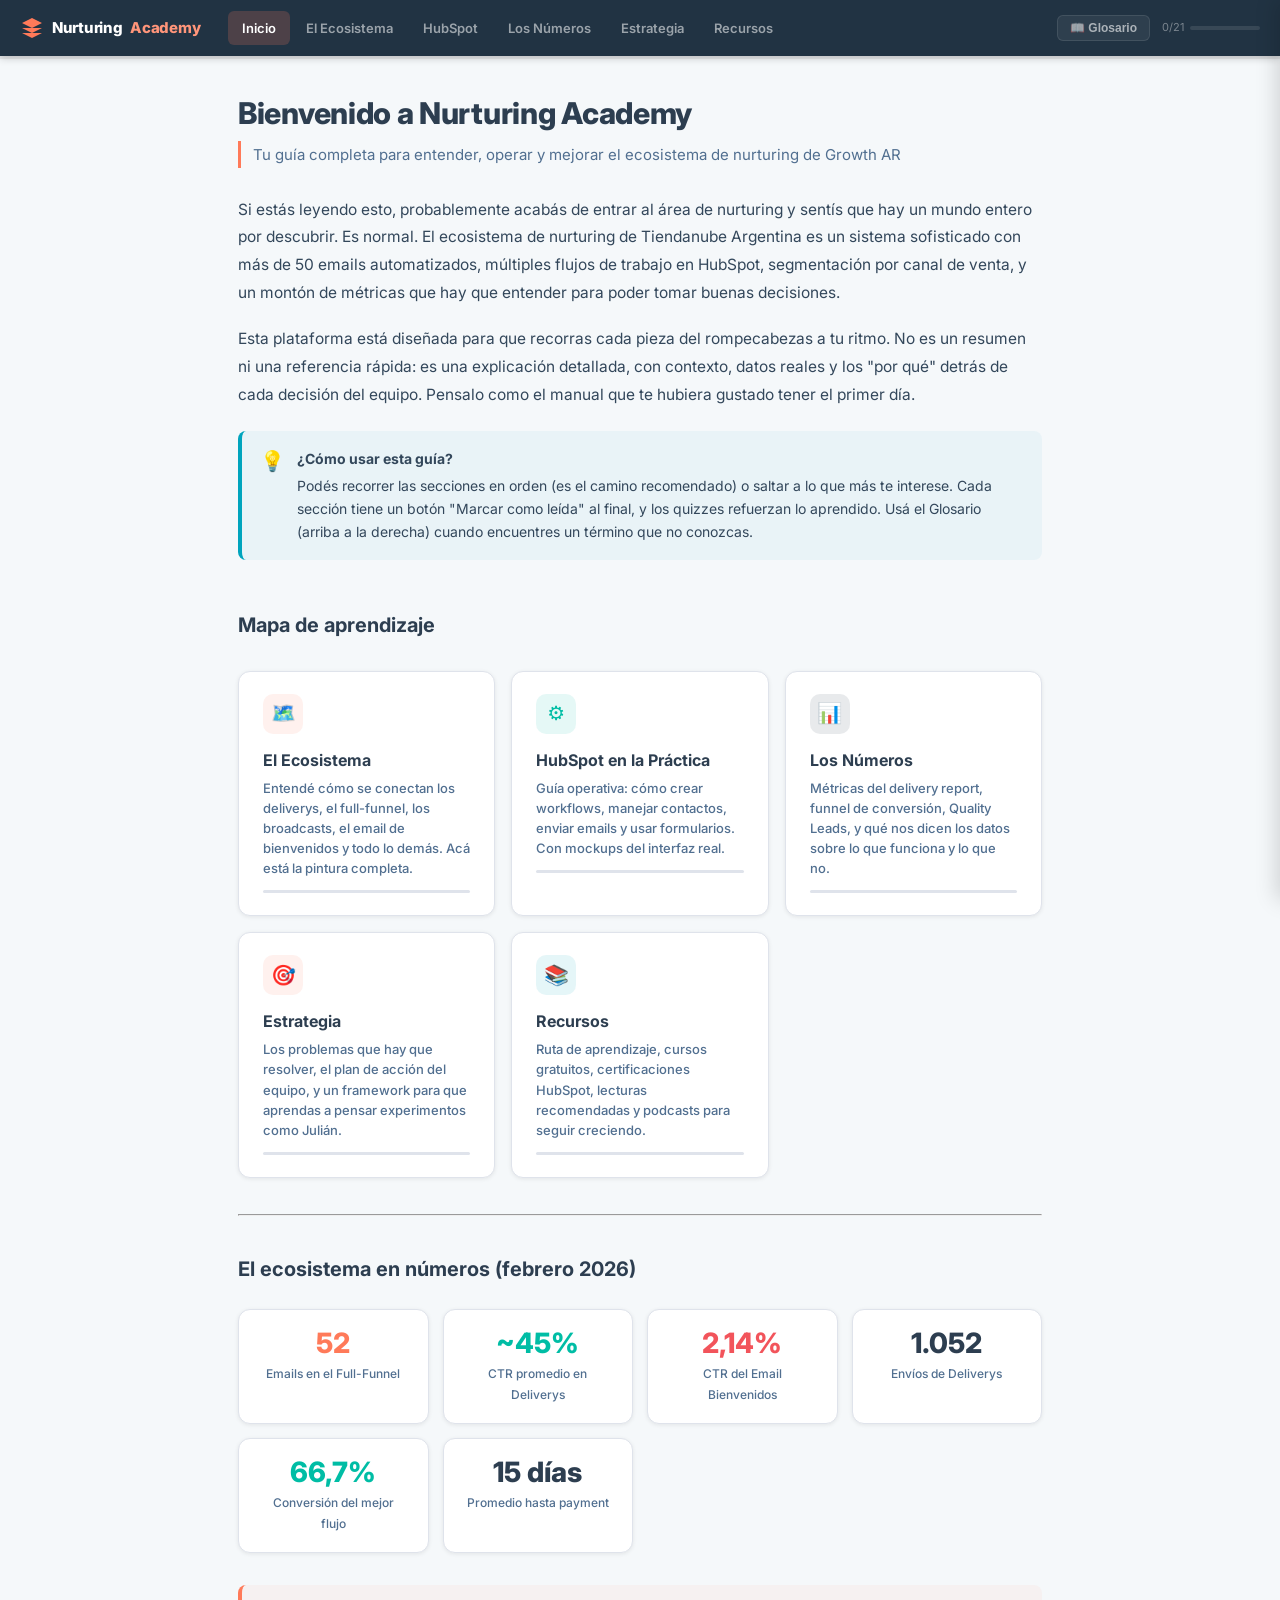
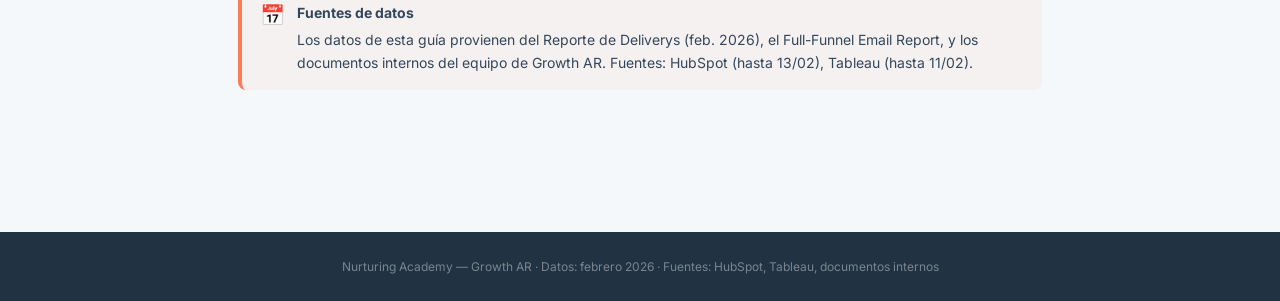
==== index.html @ 4121e460 "Nurturing Academy - plataforma de aprendizaje Growth AR Co-authored-by: Cursor <cursoragent@cursor.c" ====
<!DOCTYPE html>
<html lang="es">
<head>
<meta charset="UTF-8">
<meta name="viewport" content="width=device-width, initial-scale=1.0">
<title>Nurturing Academy — Growth AR</title>
<link rel="preconnect" href="https://fonts.googleapis.com">
<link href="https://fonts.googleapis.com/css2?family=Inter:wght@400;500;600;700;800;900&display=swap" rel="stylesheet">
<link rel="stylesheet" href="style.css">
</head>
<body>

<!-- ============================================================
     HEADER
     ============================================================ -->
<header class="app-header">
  <div class="header-logo">
    <svg viewBox="0 0 24 24"><path d="M12 2L2 7l10 5 10-5-10-5zM2 17l10 5 10-5M2 12l10 5 10-5"/></svg>
    Nurturing <span>Academy</span>
  </div>
  <nav class="header-tabs">
    <a href="index.html" class="header-tab" data-page="inicio">Inicio</a>
    <a href="index.html#ecosistema" class="header-tab" data-page="ecosistema">El Ecosistema</a>
    <a href="herramientas.html#hubspot" class="header-tab">HubSpot</a>
    <a href="herramientas.html#numeros" class="header-tab">Los Números</a>
    <a href="estrategia.html#estrategia" class="header-tab">Estrategia</a>
    <a href="estrategia.html#recursos" class="header-tab">Recursos</a>
  </nav>
  <div class="header-right">
    <button class="glos-trigger" aria-label="Abrir glosario">📖 Glosario</button>
    <div class="progress-mini">
      <span class="progress-text">0/21</span>
      <div class="progress-mini-bar"><div class="progress-mini-fill"></div></div>
    </div>
  </div>
</header>
<div class="progress-strip"><div class="progress-strip-fill"></div></div>

<!-- ============================================================
     GLOSSARY PANEL
     ============================================================ -->
<div id="glos-overlay" class="glos-overlay"></div>
<div id="glos-panel" class="glos-panel">
  <div class="glos-head">
    <h3>📖 Glosario</h3>
    <button class="glos-close" aria-label="Cerrar">✕</button>
  </div>
  <div class="glos-search">
    <input type="text" placeholder="Buscar término...">
  </div>
  <div class="glos-list">
    <div class="glos-item"><div class="glos-term">Nurturing</div><div class="glos-def">Proceso de acompañar leads con contenido relevante por email hasta que estén listos para convertir (crear trial o pagar). Literalmente "nutrir" la relación.</div></div>
    <div class="glos-item"><div class="glos-term">Lead</div><div class="glos-def">Persona que dejó sus datos (nombre, email, teléfono) a través de un formulario. Aún no es cliente, pero mostró interés.</div></div>
    <div class="glos-item"><div class="glos-term">Trial</div><div class="glos-def">Período de prueba gratuito donde el lead crea una tienda en Tiendanube sin pagar. El objetivo es que active la tienda y eventualmente pague.</div></div>
    <div class="glos-item"><div class="glos-term">Payment</div><div class="glos-def">El momento en que el lead paga su primer plan de Tiendanube. Es la métrica final de éxito del nurturing.</div></div>
    <div class="glos-item"><div class="glos-term">Delivery</div><div class="glos-def">Mini-flujo de 3 emails asociado a un recurso descargable (planilla, calculadora, etc.). Es la pieza más eficiente del ecosistema, con CTR de 40-60%.</div></div>
    <div class="glos-item"><div class="glos-term">Full-Funnel</div><div class="glos-def">Sistema de 52 emails (TOFU + MOFU + BOFU + Remarketing) segmentado por canal de venta. Es la columna vertebral del nurturing.</div></div>
    <div class="glos-item"><div class="glos-term">TOFU (Top of Funnel)</div><div class="glos-def">Etapa de conocimiento. 4 emails × 3 segmentos = 12 emails. Presenta Tiendanube y sus beneficios generales.</div></div>
    <div class="glos-item"><div class="glos-term">MOFU (Middle of Funnel)</div><div class="glos-def">Etapa de consideración. 7 emails × 3 segmentos = 21 emails. Profundiza en beneficios específicos según cómo vende el lead.</div></div>
    <div class="glos-item"><div class="glos-term">BOFU (Bottom of Funnel)</div><div class="glos-def">Etapa de decisión. 5 emails × 3 segmentos = 15 emails. Empuja a la acción: crear tienda, activar trial, pagar.</div></div>
    <div class="glos-item"><div class="glos-term">Broadcast</div><div class="glos-def">Email masivo enviado a una base grande de contactos, generalmente con contenido de valor, promociones o eventos. Alto volumen, menor personalización.</div></div>
    <div class="glos-item"><div class="glos-term">Email de Bienvenidos</div><div class="glos-def">Email que se envía después de descargar un recurso (si no recibió bienvenida antes). Actualmente tiene 2,14% CTR — el mayor cuello de botella del sistema.</div></div>
    <div class="glos-item"><div class="glos-term">Remarketing</div><div class="glos-def">Flujo de 4 emails (no segmentados) para re-enganchar leads que pasaron por todo el Full-Funnel sin convertir.</div></div>
    <div class="glos-item"><div class="glos-term">Workflow</div><div class="glos-def">Automatización en HubSpot: una secuencia de acciones (enviar email, esperar X días, evaluar condición, ramificar) que se ejecuta cuando un contacto cumple cierto criterio.</div></div>
    <div class="glos-item"><div class="glos-term">Open Rate (OR)</div><div class="glos-def">Porcentaje de personas que abrieron el email vs. las que lo recibieron. Buen benchmark: >35% en nurturing.</div></div>
    <div class="glos-item"><div class="glos-term">CTR (Click-Through Rate)</div><div class="glos-def">Porcentaje de personas que hicieron clic en un enlace del email vs. las que lo recibieron. Buen benchmark: >3% en nurturing, >10% en deliverys.</div></div>
    <div class="glos-item"><div class="glos-term">Sales Channel</div><div class="glos-def">Cómo vende actualmente el lead. Opciones del formulario: Tienda online, Redes sociales, Tienda física, Marketplace, Aún no vendo.</div></div>
    <div class="glos-item"><div class="glos-term">Quality Lead (QL)</div><div class="glos-def">Modelo de machine learning de Tiendanube que predice, en las primeras 72 horas del trial, qué tan probable es que un lead pague. Clasifica en 8 perfiles.</div></div>
    <div class="glos-item"><div class="glos-term">SMB</div><div class="glos-def">Small & Medium Business — segmento de Tiendanube para emprendedores y pymes. Los deliverys SMB son orgánicos (sin pauta).</div></div>
    <div class="glos-item"><div class="glos-term">Evolución</div><div class="glos-def">Segmento mid-market de Tiendanube para tiendas más grandes. Los deliverys de Evolución (IA para e-commerce) vienen de pauta pagada.</div></div>
    <div class="glos-item"><div class="glos-term">Is New Seller</div><div class="glos-def">Propiedad en HubSpot que indica si el contacto ya creó una tienda (trial). Si es "No", es un lead puro que aún no probó Tiendanube.</div></div>
    <div class="glos-item"><div class="glos-term">Entrenamiento Nube</div><div class="glos-def">Eventos de capacitación de Tiendanube para usuarios y potenciales clientes. Tienen su propio flujo de nurturing post-evento.</div></div>
    <div class="glos-item"><div class="glos-term">ICE Score</div><div class="glos-def">Framework de priorización: Impact (impacto potencial), Confidence (confianza en que funcione), Ease (facilidad de implementar). Cada criterio se puntúa 1-10.</div></div>
    <div class="glos-item"><div class="glos-term">CTA (Call to Action)</div><div class="glos-def">El botón o enlace dentro de un email que busca que el lead haga clic. "Creá tu tienda gratis" es un CTA típico.</div></div>
  </div>
</div>

<!-- ============================================================
     MAIN CONTENT
     ============================================================ -->
<main class="app-main">

<!-- ======================== INICIO ======================== -->
<div class="page active" data-page="inicio">
<div class="content-wrap">
  <div class="article">
    <h1>Bienvenido a Nurturing Academy</h1>
    <p class="subtitle">Tu guía completa para entender, operar y mejorar el ecosistema de nurturing de Growth AR</p>

    <p>Si estás leyendo esto, probablemente acabás de entrar al área de nurturing y sentís que hay un mundo entero por descubrir. Es normal. El ecosistema de nurturing de Tiendanube Argentina es un sistema sofisticado con más de 50 emails automatizados, múltiples flujos de trabajo en HubSpot, segmentación por canal de venta, y un montón de métricas que hay que entender para poder tomar buenas decisiones.</p>

    <p>Esta plataforma está diseñada para que recorras cada pieza del rompecabezas a tu ritmo. No es un resumen ni una referencia rápida: es una explicación detallada, con contexto, datos reales y los "por qué" detrás de cada decisión del equipo. Pensalo como el manual que te hubiera gustado tener el primer día.</p>

    <div class="callout callout-tip">
      <div class="callout-icon">💡</div>
      <div class="callout-body">
        <strong>¿Cómo usar esta guía?</strong>
        <p>Podés recorrer las secciones en orden (es el camino recomendado) o saltar a lo que más te interese. Cada sección tiene un botón "Marcar como leída" al final, y los quizzes refuerzan lo aprendido. Usá el Glosario (arriba a la derecha) cuando encuentres un término que no conozcas.</p>
      </div>
    </div>
  </div>

  <h2 style="font-size:20px;font-weight:700;color:var(--charcoal-dark);margin-bottom:18px">Mapa de aprendizaje</h2>

  <div class="dash-grid">
    <a href="index.html#ecosistema" class="dash-card" data-goto-page="ecosistema">
      <div class="card-icon coral">🗺️</div>
      <h3>El Ecosistema</h3>
      <p>Entendé cómo se conectan los deliverys, el full-funnel, los broadcasts, el email de bienvenidos y todo lo demás. Acá está la pintura completa.</p>
      <div class="card-progress">
        <div class="card-progress-bar"><div class="card-progress-fill" data-sections="eco-vision,eco-deliverys,eco-fullfunnel,eco-bienvenidos,eco-quiz"></div></div>
      </div>
    </a>
    <a href="herramientas.html#hubspot" class="dash-card">
      <div class="card-icon teal">⚙️</div>
      <h3>HubSpot en la Práctica</h3>
      <p>Guía operativa: cómo crear workflows, manejar contactos, enviar emails y usar formularios. Con mockups del interfaz real.</p>
      <div class="card-progress">
        <div class="card-progress-bar"><div class="card-progress-fill" data-sections="hs-intro,hs-contactos,hs-workflows,hs-emails,hs-quiz"></div></div>
      </div>
    </a>
    <a href="herramientas.html#numeros" class="dash-card">
      <div class="card-icon navy">📊</div>
      <h3>Los Números</h3>
      <p>Métricas del delivery report, funnel de conversión, Quality Leads, y qué nos dicen los datos sobre lo que funciona y lo que no.</p>
      <div class="card-progress">
        <div class="card-progress-bar"><div class="card-progress-fill" data-sections="num-deliverys,num-funnel,num-ql,num-sales,num-quiz"></div></div>
      </div>
    </a>
    <a href="estrategia.html#estrategia" class="dash-card">
      <div class="card-icon coral">🎯</div>
      <h3>Estrategia</h3>
      <p>Los problemas que hay que resolver, el plan de acción del equipo, y un framework para que aprendas a pensar experimentos como Julián.</p>
      <div class="card-progress">
        <div class="card-progress-bar"><div class="card-progress-fill" data-sections="est-problemas,est-plan,est-framework,est-quiz"></div></div>
      </div>
    </a>
    <a href="estrategia.html#recursos" class="dash-card">
      <div class="card-icon info">📚</div>
      <h3>Recursos</h3>
      <p>Ruta de aprendizaje, cursos gratuitos, certificaciones HubSpot, lecturas recomendadas y podcasts para seguir creciendo.</p>
      <div class="card-progress">
        <div class="card-progress-bar"><div class="card-progress-fill" data-sections="rec-ruta,rec-cursos"></div></div>
      </div>
    </a>
  </div>

  <hr style="margin:36px 0">

  <h2 style="font-size:20px;font-weight:700;color:var(--charcoal-dark);margin-bottom:18px">El ecosistema en números (febrero 2026)</h2>

  <div class="stat-grid">
    <div class="stat-card">
      <div class="stat-value coral">52</div>
      <div class="stat-label">Emails en el Full-Funnel</div>
    </div>
    <div class="stat-card">
      <div class="stat-value teal">~45%</div>
      <div class="stat-label">CTR promedio en Deliverys</div>
    </div>
    <div class="stat-card">
      <div class="stat-value danger">2,14%</div>
      <div class="stat-label">CTR del Email Bienvenidos</div>
    </div>
    <div class="stat-card">
      <div class="stat-value">1.052</div>
      <div class="stat-label">Envíos de Deliverys</div>
    </div>
    <div class="stat-card">
      <div class="stat-value teal">66,7%</div>
      <div class="stat-label">Conversión del mejor flujo</div>
    </div>
    <div class="stat-card">
      <div class="stat-value">15 días</div>
      <div class="stat-label">Promedio hasta payment</div>
    </div>
  </div>

  <div class="callout callout-data" style="margin-top:32px">
    <div class="callout-icon">📅</div>
    <div class="callout-body">
      <strong>Fuentes de datos</strong>
      <p>Los datos de esta guía provienen del Reporte de Deliverys (feb. 2026), el Full-Funnel Email Report, y los documentos internos del equipo de Growth AR. Fuentes: HubSpot (hasta 13/02), Tableau (hasta 11/02).</p>
    </div>
  </div>

</div>
</div>

<!-- ======================== ECOSISTEMA ======================== -->
<div class="page" data-page="ecosistema">
<div class="sub-tabs-wrap">
  <div class="sub-tabs">
    <button class="sub-tab active" data-sub="eco-vision">Visión General</button>
    <button class="sub-tab" data-sub="eco-deliverys">Deliverys</button>
    <button class="sub-tab" data-sub="eco-fullfunnel">Full-Funnel</button>
    <button class="sub-tab" data-sub="eco-bienvenidos">Bienvenidos &amp; Broadcasts</button>
    <button class="sub-tab" data-sub="eco-quiz">Quiz <span class="check-icon"></span></button>
  </div>
</div>

<!-- ---- VISIÓN GENERAL ---- -->
<div class="sub-page active" data-sub="eco-vision">
<div class="content-wrap">
<div class="article">
  <h1>El Ecosistema de Nurturing</h1>
  <p class="subtitle">Cómo Tiendanube Argentina convierte desconocidos en clientes, email por email</p>

  <p>Imaginá que sos emprendedor. Vendés bijouterie por Instagram, te va más o menos bien, pero sentís que necesitás dar el salto: tener tu propia tienda online. Un día, googleás "cómo calcular costos de productos" y llegás a un artículo del blog de Tiendanube. Al final del artículo, te ofrecen una planilla gratuita de cálculo de costos a cambio de tu email. La descargás.</p>

  <p>Lo que no sabés es que acabás de entrar en uno de los sistemas de nurturing más sofisticados de la región. A partir de ese momento, vas a recibir una secuencia de emails cuidadosamente diseñada que te va a acompañar desde "me interesa organizar mi negocio" hasta "quiero crear mi tienda en Tiendanube y empezar a vender en serio".</p>

  <p>Ese sistema tiene muchas piezas que trabajan juntas. El objetivo de esta sección es que entiendas cada una, cómo se conectan entre sí, y por qué existen.</p>

  <h2>Las piezas del rompecabezas</h2>

  <p>El ecosistema de nurturing de Argentina tiene estos componentes principales:</p>

  <ol>
    <li><strong>Deliverys</strong> — Mini-flujos de 3 emails asociados a un recurso descargable. Son la puerta de entrada más potente: tienen CTR de 40-60%, muy por encima de cualquier otra pieza. <a href="#" data-goto-sub="eco-deliverys">Leer más →</a></li>
    <li><strong>Full-Funnel</strong> — El sistema central con 52 emails divididos en TOFU, MOFU, BOFU y Remarketing, segmentado por cómo vende el lead (online, físico, aún no vende). <a href="#" data-goto-sub="eco-fullfunnel">Leer más →</a></li>
    <li><strong>Email de Bienvenidos</strong> — El email que se manda después del delivery si el lead es nuevo. Actualmente es el mayor cuello de botella del sistema (2,14% CTR). <a href="#" data-goto-sub="eco-bienvenidos">Leer más →</a></li>
    <li><strong>Broadcasts</strong> — Emails masivos enviados a toda la base. Tienen el mayor volumen (75+ usuarios en el cruce) pero solo 8% de conversión. <a href="#" data-goto-sub="eco-bienvenidos">Leer más →</a></li>
    <li><strong>Remarketing</strong> — 4 emails genéricos (sin segmentar) para re-enganchar a los que pasaron por todo el funnel sin convertir.</li>
    <li><strong>Entrenamiento Nube y Webinars</strong> — Flujos asociados a eventos presenciales y online de capacitación.</li>
  </ol>

  <h2>Cómo se conectan: el recorrido de un lead</h2>

  <p>Cuando un lead entra al ecosistema, sigue un camino que depende de por dónde entró y qué hizo. El recorrido más común (y el más importante para vos) es el del lead que descarga un recurso:</p>

  <div class="flow">
    <div class="flow-node coral">
      <strong>Lead descarga un recurso</strong>
      <span>Completa formulario: nombre, email, teléfono, "¿Cómo vendés?"</span>
    </div>
    <div class="flow-arrow"></div>
    <div class="flow-node">
      <strong>Delivery: 3 emails del recurso</strong>
      <span>Email 1: entrega el archivo · Email 2: follow-up · Email 3: CTA a crear tienda</span>
    </div>
    <div class="flow-arrow"></div>
    <div class="flow-node danger">
      <strong>¿Ya recibió Bienvenidos antes?</strong>
      <span>Bifurcación condicional en el workflow</span>
    </div>
    <div class="flow-arrow"></div>
    <div class="flow-branch">
      <div class="flow-node" style="border-color:var(--warning)">
        <strong>SÍ → Salta al TOFU</strong>
        <span>Ya fue bienvenido, va directo al funnel</span>
      </div>
      <div class="flow-node danger">
        <strong>NO → Email Bienvenidos</strong>
        <span>CTR 2,14% — acá se pierde el 95% del engagement</span>
      </div>
    </div>
    <div class="flow-arrow"></div>
    <div class="flow-node navy">
      <strong>Full-Funnel: TOFU → MOFU → BOFU</strong>
      <span>48 emails segmentados por canal de venta (3 caminos)</span>
    </div>
    <div class="flow-arrow"></div>
    <div class="flow-node">
      <strong>Remarketing</strong>
      <span>4 emails de recuperación si no convirtió</span>
    </div>
    <div class="flow-arrow"></div>
    <div class="flow-node teal">
      <strong>Trial → Payment</strong>
      <span>Promedio: 15 días · 70% convierte con 1 solo clic</span>
    </div>
  </div>

  <h2>Lo que hace especial a este sistema</h2>

  <p>Hay tres cosas que hacen que el nurturing de Tiendanube AR sea particularmente interesante:</p>

  <p><strong>1. La segmentación por canal de venta.</strong> Cuando un lead completa el formulario, le preguntan "¿Cómo vendés actualmente?" con opciones: Tienda online, Redes sociales, Tienda física, Marketplace, Aún no vendo. Esa respuesta determina qué camino sigue en el Full-Funnel. Un lead que vende en tienda física recibe emails distintos a uno que vende por Instagram. Esto existe en TOFU, MOFU y BOFU — son 3 caminos paralelos con contenido diferente.</p>

  <p><strong>2. Los deliverys como aceleradores.</strong> Los deliverys no son parte del Full-Funnel; son una puerta de entrada paralela que "precalienta" al lead antes de meterlo en el funnel. La idea es: si alguien descargó una planilla de costos, ya mostró intención activa. No necesita que le expliquen qué es el e-commerce — ya está pensando en su negocio. El delivery capitaliza ese momento.</p>

  <p><strong>3. El cuello de botella conocido.</strong> El equipo sabe exactamente dónde se rompe el sistema: en el email de Bienvenidos, que baja de 40-60% CTR (delivery) a 2,14% CTR. Perder el 95% del engagement en un solo paso es grave, pero también es una oportunidad enorme — si lo arreglás, el impacto puede ser masivo.</p>

  <div class="callout callout-insight">
    <div class="callout-icon">🔑</div>
    <div class="callout-body">
      <strong>La clave para entender este ecosistema</strong>
      <p>No pienses en cada pieza por separado. Pensá en el <em>flujo de atención</em> del lead: llega con interés alto (descargó algo), ese interés se mantiene o se pierde según lo que le mandemos después. Cada email es un eslabón. Si uno falla, se rompe la cadena.</p>
    </div>
  </div>

  <div class="summary-box">
    <h4>📋 Resumen rápido</h4>
    <ul>
      <li>El ecosistema tiene <strong>6 componentes principales</strong>: Deliverys, Full-Funnel (TOFU/MOFU/BOFU), Bienvenidos, Broadcasts, Remarketing, y flujos de eventos.</li>
      <li>El Full-Funnel tiene <strong>52 emails</strong> segmentados en 3 caminos por canal de venta.</li>
      <li>Los deliverys son la pieza más eficiente (<strong>40-60% CTR</strong>), el email de Bienvenidos es el mayor cuello de botella (<strong>2,14% CTR</strong>).</li>
      <li>El recorrido completo: Descarga → Delivery (3 emails) → Bienvenidos → TOFU → MOFU → BOFU → Remarketing → Trial → Payment.</li>
    </ul>
  </div>

  <div class="mark-read-wrap">
    <button class="mark-read-btn" data-section="eco-vision" onclick="markAsRead('eco-vision')">
      <svg width="16" height="16" viewBox="0 0 16 16" fill="none"><path d="M13.3 4.3L6 11.6L2.7 8.3" stroke="currentColor" stroke-width="2" stroke-linecap="round" stroke-linejoin="round"/></svg>
      <span>Marcar como leída</span>
    </button>
  </div>
</div>
</div>
</div>

<!-- ---- DELIVERYS ---- -->
<div class="sub-page" data-sub="eco-deliverys">
<div class="content-wrap">
<div class="article">
  <h1>Deliverys: la puerta de entrada más eficiente</h1>
  <p class="subtitle">Mini-flujos de 3 emails que acompañan al lead justo cuando más receptivo está</p>

  <p>Si hay algo que aprendés rápido cuando entrás al área de nurturing, es que no todos los emails se crean iguales. Hay una diferencia enorme entre mandar un broadcast a 10.000 personas y enviar un delivery personalizado a alguien que acaba de descargar una planilla de costos. La primera es como gritar en un estadio; la segunda es como sentarte al lado de alguien y decirle exactamente lo que necesita escuchar.</p>

  <p>Los deliverys nacieron de una idea simple pero poderosa: cuando alguien se toma el trabajo de completar un formulario con su nombre, email y teléfono para descargar un recurso gratuito —una planilla de control de stock, una calculadora de rentabilidad, un calendario de contenidos para redes sociales—, está demostrando algo que en marketing llamamos <strong>intención activa</strong>. No es un visitante casual. Es alguien que tiene un problema concreto ("necesito controlar mi inventario", "quiero saber cuánto estoy ganando realmente") y está buscando una solución.</p>

  <p>Ese momento de atención es oro. Y el equipo lo sabe: diseñó un sistema de 3 emails que acompañan al lead justo cuando más receptivo está.</p>

  <h2>¿Cómo funciona un delivery?</h2>

  <p>Cada recurso descargable tiene su propia secuencia de 3 emails. El patrón es siempre el mismo, pero el contenido se adapta al tema del recurso:</p>

  <div class="flow">
    <div class="flow-node coral">
      <strong>Email 1/3: "Tu planilla ya está lista"</strong>
      <span>Entrega el recurso. CTA directo al archivo. El lead recibe lo que pidió al instante.</span>
    </div>
    <div class="flow-arrow"></div>
    <div class="flow-node">
      <strong>Email 2/3: Follow-up temático</strong>
      <span>Contenido relacionado al recurso. Ej: si descargó planilla de stock, le cuentan tips de inventario.</span>
    </div>
    <div class="flow-arrow"></div>
    <div class="flow-node teal">
      <strong>Email 3/3: CTA a crear tienda</strong>
      <span>"Ya tenés los datos organizados, ahora empezá a vender online". Transición natural al producto.</span>
    </div>
  </div>

  <p>Lo brillante de esta secuencia es la transición natural. No es un salto brusco de "acá tenés tu planilla" a "comprá Tiendanube". Es un proceso gradual: primero te doy lo que pediste, después te doy más valor relacionado con eso, y recién al final te invito a dar el siguiente paso. Cada email prepara el terreno para el siguiente.</p>

  <h2>Los deliverys SMB (nuevos, orgánicos)</h2>

  <p>Los deliverys SMB son los que creó el equipo el <strong>27 de enero de 2026</strong>, así que al momento de este reporte tienen apenas 2-3 semanas de vida. Son recursos dirigidos a emprendedores y pymes que llegan de forma orgánica (sin pauta). En total hay 8 descargables activos:</p>

  <div class="table-wrap">
    <table>
      <thead><tr><th>Descargable</th><th>Enviados</th><th>Open Rate</th><th>Clics</th><th>CTR</th><th>Estado</th></tr></thead>
      <tbody>
        <tr><td>Planilla de control de stock</td><td>391</td><td>68,7%</td><td>181</td><td>46,9%</td><td><span class="tag tag-blue">Top volumen</span></td></tr>
        <tr><td>Planilla para calcular costos</td><td>247</td><td>63,5%</td><td>114</td><td>47,3%</td><td><span class="tag tag-green">Buen balance</span></td></tr>
        <tr><td>Plantilla de plan de negocios</td><td>143</td><td>69,5%</td><td>74</td><td>52,5%</td><td><span class="tag tag-green">Alto CTR</span></td></tr>
        <tr><td>Calendario de contenidos RRSS</td><td>80</td><td>71,8%</td><td>41</td><td>52,6%</td><td><span class="tag tag-green">Mejor OR</span></td></tr>
        <tr><td>Calculadora de rentabilidad</td><td>74</td><td>56,8%</td><td>30</td><td>40,5%</td><td><span class="tag tag-orange">Bajo volumen</span></td></tr>
        <tr><td>Checklist para crear tienda online</td><td>64</td><td>48,4%</td><td>6</td><td>9,4%</td><td><span class="tag tag-red">Revisar urgente</span></td></tr>
        <tr><td>Generador de SKU</td><td>30</td><td>75,0%</td><td>17</td><td>60,7%</td><td><span class="tag tag-green">Mejor CTR</span></td></tr>
        <tr><td>Agenda digital 2026</td><td>23</td><td>52,2%</td><td>9</td><td>39,1%</td><td><span class="tag tag-orange">Menor volumen</span></td></tr>
      </tbody>
    </table>
  </div>

  <h3>¿Qué nos dice esta tabla?</h3>

  <p>Varias cosas interesantes:</p>

  <p><strong>El engagement es excepcional.</strong> Los CTR van de 40% a 60% en la mayoría de los deliverys. Para que dimensiones: el promedio de la industria de email marketing está entre 2% y 5%. Estamos hablando de <em>10 a 20 veces</em> por encima del benchmark. Esto confirma que la hipótesis del delivery funciona: entregar algo de valor inmediato genera una conexión fuerte.</p>

  <p><strong>Hay un outlier negativo.</strong> El "Checklist para crear tienda online" tiene un CTR de 9,4% — pésimo comparado con el resto. Y es irónico: es el recurso más directamente relacionado con crear una tienda, pero es el que peor funciona. ¿Por qué? Puede ser el contenido del email, el CTA, o que el recurso no es lo que el lead esperaba. Es una de las prioridades de optimización.</p>

  <p><strong>El Generador de SKU es una joya escondida.</strong> Tiene el mejor CTR (60,7%) pero apenas 30 envíos. Es como tener un delantero goleador que juega solo 10 minutos por partido. Si se le da más volumen (promocionarlo en broadcasts, en la página de recursos), podría ser un canal de entrada muy potente.</p>

  <p><strong>El volumen es el problema.</strong> 1.052 envíos totales puede sonar como mucho, pero comparalo con los 120.000 del email de Bienvenidos. El delivery es extremadamente eficiente, pero llega a poca gente. Es como tener una tasa de conversión del 60% pero solo 10 visitas a la tienda.</p>

  <div class="bar-chart">
    <div class="bar-chart-title">CTR por Descargable</div>
    <div class="bar-row"><div class="bar-label">Generador de SKU</div><div class="bar-track"><div class="bar-fill teal" style="width:60.7%"><span class="bar-val">60,7%</span></div></div></div>
    <div class="bar-row"><div class="bar-label">Calendario RRSS</div><div class="bar-track"><div class="bar-fill" style="width:52.6%"><span class="bar-val">52,6%</span></div></div></div>
    <div class="bar-row"><div class="bar-label">Plan de negocios</div><div class="bar-track"><div class="bar-fill" style="width:52.5%"><span class="bar-val">52,5%</span></div></div></div>
    <div class="bar-row"><div class="bar-label">Calcular costos</div><div class="bar-track"><div class="bar-fill" style="width:47.3%"><span class="bar-val">47,3%</span></div></div></div>
    <div class="bar-row"><div class="bar-label">Control de stock</div><div class="bar-track"><div class="bar-fill" style="width:46.9%"><span class="bar-val">46,9%</span></div></div></div>
    <div class="bar-row"><div class="bar-label">Rentabilidad</div><div class="bar-track"><div class="bar-fill" style="width:40.5%"><span class="bar-val">40,5%</span></div></div></div>
    <div class="bar-row"><div class="bar-label">Agenda 2026</div><div class="bar-track"><div class="bar-fill" style="width:39.1%"><span class="bar-val">39,1%</span></div></div></div>
    <div class="bar-row"><div class="bar-label">Checklist tienda</div><div class="bar-track"><div class="bar-fill" style="width:9.4%;background:var(--danger)"><span class="bar-val" style="color:#fff">9,4%</span></div></div><span class="bar-val-outside">⚠️</span></div>
  </div>

  <h2>SMB vs. Evolución: dos mundos distintos</h2>

  <p>Hay otra categoría de deliverys que es importante entender: los de <strong>Evolución</strong>. Mientras que los deliverys SMB son orgánicos y ofrecen herramientas genéricas (planillas, calculadoras), los de Evolución vienen de pauta pagada (Ads) y ofrecen contenido más sofisticado como "IA para e-commerce".</p>

  <p>La diferencia clave está en la <strong>intención del lead</strong>:</p>

  <ul>
    <li><strong>Lead SMB descarga "Planilla de stock":</strong> "Quiero organizar mi negocio". No necesariamente busca una tienda online — busca resolver un problema operativo. Es intención indirecta.</li>
    <li><strong>Lead Evolución descarga "IA para e-commerce":</strong> "Quiero optimizar mi e-commerce". Ya tiene tienda o piensa tener una. La intención conecta directamente con lo que Tiendanube ofrece.</li>
  </ul>

  <p>¿El resultado? Los deliverys de Evolución generaron <strong>6 payments con ~9% de conversión</strong>. Los SMB, por ser nuevos (27/01/2026), aún no tienen data suficiente de payments — pero el insight es claro: los temas de alta intención que conectan con el producto convierten mejor.</p>

  <div class="callout callout-insight">
    <div class="callout-icon">💡</div>
    <div class="callout-body">
      <strong>Insight para recordar</strong>
      <p>Un lead puede descargar una planilla de stock sin tener intención de abrir una tienda online. Pero un lead que descarga "IA para e-commerce" probablemente ya está pensando en vender online. El tema del recurso determina la calidad del lead. Por eso se propuso crear un delivery SMB con tema de alta intención: "Cómo usar IA para crear tu tienda online" — adaptar el éxito de Evolución al mercado orgánico.</p>
    </div>
  </div>

  <div class="summary-box">
    <h4>📋 Resumen rápido: Deliverys</h4>
    <ul>
      <li>Secuencia de 3 emails: entrega → follow-up temático → CTA a crear tienda.</li>
      <li>CTR excepcional: 40-60% (la industria promedia 2-5%).</li>
      <li>El mayor delivery por volumen es Planilla de stock (391 envíos), el mejor por CTR es Generador de SKU (60,7%).</li>
      <li>El Checklist para tienda online está roto (9,4% CTR). Revisarlo es prioridad.</li>
      <li>Los deliverys de Evolución (IA) convierten más porque el tema conecta con el producto.</li>
      <li>El volumen es bajo: 1.052 envíos totales vs. 120.000 del Bienvenidos. Hay que dar más volumen a los deliverys.</li>
    </ul>
  </div>

  <div class="mark-read-wrap">
    <button class="mark-read-btn" data-section="eco-deliverys" onclick="markAsRead('eco-deliverys')">
      <svg width="16" height="16" viewBox="0 0 16 16" fill="none"><path d="M13.3 4.3L6 11.6L2.7 8.3" stroke="currentColor" stroke-width="2" stroke-linecap="round" stroke-linejoin="round"/></svg>
      <span>Marcar como leída</span>
    </button>
  </div>
</div>
</div>
</div>

<!-- ---- FULL-FUNNEL ---- -->
<div class="sub-page" data-sub="eco-fullfunnel">
<div class="content-wrap">
<div class="article">
  <h1>El Full-Funnel: la columna vertebral</h1>
  <p class="subtitle">52 emails, 3 caminos paralelos, y la lógica detrás del sistema central de nurturing</p>

  <p>Si los deliverys son la puerta de entrada, el Full-Funnel es la autopista. Es el sistema central de nurturing de Tiendanube Argentina: una secuencia estructurada de 52 emails que guía al lead desde "no sé bien qué es Tiendanube" hasta "quiero crear mi tienda y pagar". Todo lead que entra al ecosistema — ya sea por un delivery, un blog, un webinar o una landing — eventualmente termina acá.</p>

  <p>Entender el Full-Funnel es entender la columna vertebral del área. Cada vez que alguien dice "el MOFU de vende online" o "el BOFU 3/5 de no vende", se está refiriendo a este sistema. Así que vamos a recorrerlo en detalle.</p>

  <h2>Estructura: 3 etapas × 3 segmentos</h2>

  <p>El Full-Funnel tiene tres etapas (TOFU, MOFU, BOFU) y cada etapa tiene tres variantes según el canal de venta del lead. Más una cuarta etapa de Remarketing que es igual para todos:</p>

  <div class="table-wrap">
    <table>
      <thead><tr><th>Etapa</th><th>No vende / No se sabe</th><th>Vende Online</th><th>Vende Físico</th><th>Total</th></tr></thead>
      <tbody>
        <tr><td><strong>TOFU</strong> (conocimiento)</td><td>4 emails</td><td>4 emails</td><td>4 emails</td><td>12</td></tr>
        <tr><td><strong>MOFU</strong> (consideración)</td><td>7 emails</td><td>7 emails</td><td>7 emails</td><td>21</td></tr>
        <tr><td><strong>BOFU</strong> (decisión)</td><td>5 emails</td><td>5 emails</td><td>5 emails</td><td>15</td></tr>
        <tr><td><strong>Remarketing</strong></td><td colspan="3" style="text-align:center">4 emails (igual para todos)</td><td>4</td></tr>
        <tr style="background:rgba(255,122,89,.04)"><td><strong>TOTAL</strong></td><td colspan="3"></td><td><strong>52</strong></td></tr>
      </tbody>
    </table>
  </div>

  <p>Son 52 emails en total. Diseñar, escribir, configurar y monitorear 52 emails es un trabajo enorme. Por eso es tan importante entender la lógica detrás de cada etapa.</p>

  <h2>TOFU: "Conocé Tiendanube"</h2>

  <p>TOFU significa <em>Top of Funnel</em> — la parte más ancha del embudo. Acá el lead recién está conociendo Tiendanube. Los emails de TOFU presentan la marca, los beneficios generales y las posibilidades del e-commerce. Son 4 emails por segmento.</p>

  <p>Lo interesante es que <strong>el TOFU ya está segmentado</strong>. No todos reciben lo mismo:</p>

  <ul>
    <li><strong>"No vende / No se sabe":</strong> Emails que hablan de empezar a vender online desde cero. Tono motivacional. "¿Tenés un producto pero no sabés por dónde empezar?"</li>
    <li><strong>"Vende Online" (redes, web):</strong> Emails que hablan de profesionalizar la venta online. "Ya vendés, pero ¿tenés tu propia tienda?" Asumen que el lead ya sabe qué es el e-commerce.</li>
    <li><strong>"Vende Físico":</strong> Emails que hablan de expandir al mundo digital. "Tu tienda física puede vender 24/7 si la llevás a internet." Conectan lo físico con lo digital.</li>
  </ul>

  <h2>MOFU: "Así funciona esto"</h2>

  <p>MOFU (<em>Middle of Funnel</em>) es donde se profundiza. El lead ya sabe que Tiendanube existe; ahora necesita entender por qué es la mejor opción. Son 7 emails por segmento — la etapa más larga del funnel — porque es donde se construye la confianza.</p>

  <p>Los emails de MOFU hablan de beneficios concretos: costos de envío, medios de pago, diseño de tienda, logística, integraciones. Todo adaptado al segmento. Por ejemplo:</p>

  <ul>
    <li>Para "Vende Online": "Reducí tus costos de envío un 20%" — porque ya envían y saben que es un dolor.</li>
    <li>Para "Vende Físico": "Conectá tu tienda física con el mundo online" — porque el salto digital es su mayor fricción.</li>
    <li>Para "No vende": "Hacé tus primeros envíos fáciles" — porque necesitan que todo sea simple.</li>
  </ul>

  <h2>BOFU: "Creá tu tienda ahora"</h2>

  <p>BOFU (<em>Bottom of Funnel</em>) es la hora de la verdad. 5 emails diseñados para empujar a la acción. Acá los CTA son directos: "Creá tu tienda gratis", "Probá Tiendanube 30 días sin compromiso", "Esto es lo que incluye tu plan".</p>

  <p>Los emails de BOFU usan tácticas de urgencia y prueba social: historias de emprendedores exitosos, testimonios, comparaciones con competidores, y ofertas de trial gratuito. Es la etapa donde el lead decide si da el salto o no.</p>

  <div class="callout callout-data">
    <div class="callout-icon">📊</div>
    <div class="callout-body">
      <strong>Dato clave sobre el BOFU</strong>
      <p>El flujo "Delivery" tiene una tasa de conversión del 66,7% — de cada 6 leads que entran, 4 pagan. Es el mejor flujo de todo el sistema. El reporte propone que, en vez de meter a los leads de delivery en el TOFU genérico, se los salte directo a clones de los BOFU segmentados, porque ya vienen "calientes".</p>
    </div>
  </div>

  <h2>Remarketing: la segunda oportunidad</h2>

  <p>Si un lead pasó por las 3 etapas sin convertir, entra en Remarketing: 4 emails de recuperación. A diferencia del resto del funnel, estos emails <strong>no están segmentados</strong> por canal de venta — son iguales para todos. Es un flujo de "último recurso" antes de que el lead se considere frío.</p>

  <p>¿Por qué no están segmentados? Probablemente por una cuestión de costo-beneficio: segmentar 4 emails más requiere crear 12 variantes adicionales, y a esta altura del funnel el volumen de leads es mucho menor. Pero es una oportunidad de optimización futura.</p>

  <h2>La cuestión de la segmentación</h2>

  <p>Uno de los insights más importantes del análisis de datos es que <strong>la segmentación por canal de venta impacta directamente en la conversión</strong>:</p>

  <div class="bar-chart">
    <div class="bar-chart-title">Conversión a Payment por Canal de Venta</div>
    <div class="bar-row"><div class="bar-label">Tienda online</div><div class="bar-track"><div class="bar-fill teal" style="width:88.8%"><span class="bar-val">22,2%</span></div></div></div>
    <div class="bar-row"><div class="bar-label">Redes sociales</div><div class="bar-track"><div class="bar-fill" style="width:48.4%"><span class="bar-val">12,1%</span></div></div></div>
    <div class="bar-row"><div class="bar-label">Tienda física</div><div class="bar-track"><div class="bar-fill" style="width:36.4%"><span class="bar-val">9,1%</span></div></div></div>
    <div class="bar-row"><div class="bar-label">Aún no vendo</div><div class="bar-track"><div class="bar-fill navy" style="width:35.6%"><span class="bar-val">8,9%</span></div></div></div>
    <div class="bar-row"><div class="bar-label">Marketplace</div><div class="bar-track"><div class="bar-fill navy" style="width:20%"><span class="bar-val">5,0%</span></div></div></div>
  </div>

  <p>Los leads que ya tienen tienda online convierten <strong>2,5 veces más</strong> que los que aún no venden (22,2% vs. 8,9%). Los de redes sociales son el grupo con más payments absolutos (7). Los de Marketplace convierten menos (5%) — probablemente porque ya tienen su canal y no ven tanto valor en una tienda propia.</p>

  <div class="callout callout-alert">
    <div class="callout-icon">⚠️</div>
    <div class="callout-body">
      <strong>Lo que no se usa (y debería)</strong>
      <p>El formulario pregunta "¿Cómo vendés actualmente?" pero esa información solo se usa para segmentar el Full-Funnel. No se usa para personalizar el delivery, ni el email de Bienvenidos, ni los broadcasts. Un lead que vende en tienda física recibe el mismo delivery y el mismo Bienvenidos que uno que vende por Instagram. Ahí hay una oportunidad enorme de personalización.</p>
    </div>
  </div>

  <div class="summary-box">
    <h4>📋 Resumen rápido: Full-Funnel</h4>
    <ul>
      <li><strong>52 emails</strong> divididos en TOFU (12), MOFU (21), BOFU (15), Remarketing (4).</li>
      <li>Cada etapa (excepto Remarketing) tiene <strong>3 variantes</strong> por canal de venta.</li>
      <li>TOFU: conocimiento. MOFU: consideración (la más larga). BOFU: decisión. Remarketing: recuperación.</li>
      <li>La segmentación por canal de venta impacta en la conversión: tienda online (22,2%) vs. aún no vendo (8,9%).</li>
      <li>El Remarketing no está segmentado — oportunidad futura.</li>
    </ul>
  </div>

  <div class="mark-read-wrap">
    <button class="mark-read-btn" data-section="eco-fullfunnel" onclick="markAsRead('eco-fullfunnel')">
      <svg width="16" height="16" viewBox="0 0 16 16" fill="none"><path d="M13.3 4.3L6 11.6L2.7 8.3" stroke="currentColor" stroke-width="2" stroke-linecap="round" stroke-linejoin="round"/></svg>
      <span>Marcar como leída</span>
    </button>
  </div>
</div>
</div>
</div>

<!-- ---- BIENVENIDOS & BROADCASTS ---- -->
<div class="sub-page" data-sub="eco-bienvenidos">
<div class="content-wrap">
<div class="article">
  <h1>El Email de Bienvenidos y los Broadcasts</h1>
  <p class="subtitle">El mayor cuello de botella del sistema y la pieza con más volumen</p>

  <h2>El email de Bienvenidos: donde se rompe todo</h2>

  <p>De todas las piezas del ecosistema, el email de Bienvenidos es probablemente la más frustrante de analizar. No porque sea malo en sí mismo — tiene un Open Rate de 37,71%, que no está mal — sino por lo que representa en el flujo: es el punto exacto donde se pierde el 95% del engagement que los deliverys generaron.</p>

  <p>Pensalo así: un lead acaba de descargar una planilla de control de stock. Recibió el email del delivery con un CTR de 46,9%. Está enganchado, activo, interesado. Y entonces, 2 minutos después (antes eran 30 minutos; tu jefe Julián propuso bajarlo), recibe un email genérico de Bienvenidos que dice algo como "Conocé Tiendanube, creá tu tienda gratis" y lo manda a <code>tiendanube.com/tienda-gratis</code> — una página genérica que no tiene nada que ver con la planilla de stock que el lead acaba de descargar.</p>

  <p>El resultado es devastador:</p>

  <div class="stat-grid">
    <div class="stat-card">
      <div class="stat-value">120.137</div>
      <div class="stat-label">Enviados (acumulado)</div>
    </div>
    <div class="stat-card">
      <div class="stat-value">37,71%</div>
      <div class="stat-label">Tasa de apertura</div>
    </div>
    <div class="stat-card">
      <div class="stat-value danger">2,14%</div>
      <div class="stat-label">Tasa de clics</div>
    </div>
    <div class="stat-card">
      <div class="stat-value danger">3,46%</div>
      <div class="stat-label">Cancelaciones</div>
    </div>
  </div>

  <p>Solo el 10,2% de las personas que abren el email realmente lo <em>leen</em>. El 88% apenas le echa un vistazo y sigue de largo. Y el 70,7% de los pocos clics que hay van a <code>tiendanube.com/tienda-gratis</code> — una página genérica que no conecta con el recurso que descargaron.</p>

  <div class="callout callout-alert">
    <div class="callout-icon">🚨</div>
    <div class="callout-body">
      <strong>El salto de intención</strong>
      <p>Un lead descargó una planilla para organizar su inventario. Estaba pensando en stock, en productos, en organización. Y de repente le llega un email que le habla de crear una tienda. Hay un <strong>salto de intención</strong>: el lead pasó de "quiero resolver un problema operativo" a "comprá nuestro producto" sin ningún puente intermedio. Es como si un vendedor de autos te ofreciera financiación cuando vos solo preguntaste por el color.</p>
    </div>
  </div>

  <h2>¿Qué propone el equipo?</h2>

  <p>El reporte de deliverys propone algo elegante: <strong>reemplazar el email de Bienvenidos genérico por 3 clones de los emails BOFU del Full-Funnel</strong>, segmentados por canal de venta. La belleza de esta solución es que no requiere crear nada nuevo — los emails BOFU ya existen y ya tienen conversión comprobada. Solo hay que clonarlos, cambiar los CTAs, y ramificar el workflow.</p>

  <p>La lógica es:</p>

  <div class="flow">
    <div class="flow-node">
      <strong>Email del Descargable</strong>
      <span>Se mantiene como está (CTR 40-60%)</span>
    </div>
    <div class="flow-arrow"></div>
    <div class="flow-node coral">
      <strong>If/then: ¿Cómo vendés?</strong>
      <span>Ramificación por Sales Channel del formulario</span>
    </div>
    <div class="flow-arrow"></div>
    <div class="flow-branch">
      <div class="flow-node teal">
        <strong>Redes / Online / Mktplace</strong>
        <span>BOFU "vende online" → CTA a /emprendedores/redes-sociales</span>
      </div>
      <div class="flow-node teal">
        <strong>Tienda física</strong>
        <span>BOFU "vende físico" → CTA a landing tienda física</span>
      </div>
      <div class="flow-node teal">
        <strong>Aún no vende</strong>
        <span>BOFU "nn" → CTA a landing empezar a vender</span>
      </div>
    </div>
  </div>

  <p>¿Por qué funciona? Porque en vez de empezar desde el principio del funnel (TOFU genérico), saltea directo al BOFU — que es donde está la conversión real. Y además, personaliza según cómo vende el lead, usando información que <em>ya tenemos</em> del formulario.</p>

  <p>Los targets son ambiciosos pero alcanzables:</p>

  <div class="table-wrap">
    <table>
      <thead><tr><th>Métrica</th><th>Bienvenidos actual</th><th>Target BOFU segmentados</th></tr></thead>
      <tbody>
        <tr><td>Open Rate</td><td>37,71%</td><td>Mantener o mejorar</td></tr>
        <tr><td>CTR</td><td>2,14%</td><td>&gt;5%</td></tr>
        <tr><td>Tasa de lectura</td><td>10,2%</td><td>&gt;20%</td></tr>
        <tr><td>Cancelaciones</td><td>3,46%</td><td>&lt;2%</td></tr>
      </tbody>
    </table>
  </div>

  <hr>

  <h2>Broadcasts: volumen sin dirección</h2>

  <p>Los broadcasts son el otro gran pilar del nurturing, pero por razones muy distintas a los deliverys. Mientras que un delivery llega a 30-400 personas con engagement altísimo, un broadcast llega a miles con engagement moderado.</p>

  <p>En el cruce de datos de febrero 2026, los broadcasts tuvieron <strong>75 usuarios</strong> en el análisis pero solo <strong>8% de conversión a payment</strong> (6 payments). Comparalo con el delivery que convierte al 66,7%. La diferencia es abismal.</p>

  <p>Pero el broadcast tiene algo que el delivery no tiene: <strong>volumen</strong>. Llega a mucha más gente. Y eso le da un rol estratégico claro: no es el que convierte, sino el que alimenta al flujo que sí convierte.</p>

  <div class="callout callout-insight">
    <div class="callout-icon">🔑</div>
    <div class="callout-body">
      <strong>La estrategia propuesta</strong>
      <p>Usar los broadcasts para promover la descarga de recursos. Así, el broadcast mete gente en el flujo de delivery (que convierte al 66,7%) en vez de intentar convertir directamente. Es combinar el volumen de uno con la eficiencia del otro. Cada broadcast debería incluir un CTA a un recurso descargable relevante al tema del email.</p>
    </div>
  </div>

  <h3>Tipos de broadcasts que se mandan</h3>

  <p>Los broadcasts de febrero 2026 incluyen contenido variado: artículos sobre tendencias (como el de Shein y Temu), guías prácticas, invitaciones a eventos de Entrenamiento Nube, y promociones estacionales. Son contenido de valor — no son spam — pero su CTA generalmente apunta a un blog post o a la tienda-gratis, no a un delivery.</p>

  <h2>¿Y el flujo de Remarketing?</h2>

  <p>Una nota breve sobre el Remarketing: son 4 emails que se envían a los leads que completaron todo el Full-Funnel sin convertir. Son un último intento de re-enganchar. Importante: no están segmentados por canal de venta (a diferencia del TOFU, MOFU y BOFU), así que todos reciben lo mismo.</p>

  <p>Dato: el flujo de Remarketing SMB tiene 33,3% de conversión en el cruce, pero con muy bajo volumen (3 usuarios, 1 payment). No es estadísticamente significativo pero sugiere que el re-engagement funciona cuando se hace bien.</p>

  <div class="summary-box">
    <h4>📋 Resumen rápido: Bienvenidos &amp; Broadcasts</h4>
    <ul>
      <li>El email de Bienvenidos tiene <strong>2,14% CTR</strong> — se pierde el 95% del engagement del delivery. Es el mayor cuello de botella.</li>
      <li>El problema: manda a todos a una página genérica sin conectar con el recurso descargado. Hay un salto de intención.</li>
      <li>La solución propuesta: reemplazarlo por <strong>3 clones de BOFU segmentados</strong> por canal de venta. No requiere crear contenido nuevo.</li>
      <li>Los broadcasts tienen alto volumen pero baja conversión (8%). Su rol estratégico es <strong>alimentar el flujo de delivery</strong>, no convertir directamente.</li>
      <li>El Remarketing (4 emails, sin segmentar) es la última oportunidad antes de que el lead se enfríe.</li>
    </ul>
  </div>

  <div class="mark-read-wrap">
    <button class="mark-read-btn" data-section="eco-bienvenidos" onclick="markAsRead('eco-bienvenidos')">
      <svg width="16" height="16" viewBox="0 0 16 16" fill="none"><path d="M13.3 4.3L6 11.6L2.7 8.3" stroke="currentColor" stroke-width="2" stroke-linecap="round" stroke-linejoin="round"/></svg>
      <span>Marcar como leída</span>
    </button>
  </div>
</div>
</div>
</div>

<!-- ---- QUIZ ECOSISTEMA ---- -->
<div class="sub-page" data-sub="eco-quiz">
<div class="content-wrap">
<div class="article">
  <h1>Quiz: El Ecosistema</h1>
  <p class="subtitle">Poné a prueba lo que aprendiste. No son preguntas de memoria — son escenarios reales.</p>
</div>

<div class="quiz-section" data-quiz-id="eco-quiz">

  <div class="quiz-card">
    <div class="q-num">Pregunta 1 de 5</div>
    <div class="q-text">Un delivery tiene 60,7% de CTR pero solo 30 envíos. Otro tiene 46,9% de CTR pero 391 envíos. Si tuvieras que elegir uno para promocionar en el próximo broadcast, ¿cuál elegirías y por qué?</div>
    <div class="q-options">
      <button class="q-opt" data-correct="true" data-fb-correct="<strong>¡Exacto!</strong> El Generador de SKU tiene el mejor CTR de todos (60,7%) pero su volumen es mínimo. Promocionarlo en un broadcast le daría la exposición que necesita, y si mantiene ese CTR con más volumen, sería el delivery más eficiente del sistema. La planilla de stock ya tiene buen volumen por sí sola.">El de 60,7% CTR — porque tiene mejor engagement y necesita más volumen para demostrar su potencial</button>
      <button class="q-opt" data-fb-wrong="<strong>No exactamente.</strong> La planilla de stock ya tiene buen volumen orgánicamente (391 envíos). El Generador de SKU, con 60,7% CTR, es la joya que necesita exposición. Promocionarlo en un broadcast sería un mejor uso del alcance.">El de 46,9% CTR — porque ya demostró que funciona con más gente</button>
      <button class="q-opt" data-fb-wrong="<strong>Entiendo el razonamiento, pero no es la mejor opción.</strong> Los dos deliverys ya funcionan. El punto es que uno tiene engagement sobresaliente pero llega a poca gente. Darle volumen al que ya convierte bien es un quick win claro.">Ninguno — primero habría que arreglar el de 9,4% CTR que está roto</button>
    </div>
    <div class="q-feedback"></div>
  </div>

  <div class="quiz-card">
    <div class="q-num">Pregunta 2 de 5</div>
    <div class="q-text">Tu jefe te pide mejorar el email de Bienvenidos (2,14% CTR). Tenés dos opciones: A) Reescribir el email con mejor copy y un CTA más atractivo, o B) Reemplazarlo con clones de los BOFU segmentados que ya existen. ¿Qué elegís?</div>
    <div class="q-options">
      <button class="q-opt" data-fb-wrong="<strong>No es mala idea, pero hay una mejor.</strong> Reescribir el email podría mejorar algo el CTR, pero seguirías mandando a todos al mismo lugar genérico. El problema no es solo el copy — es que no hay conexión con el recurso descargado y no hay segmentación.">A — Reescribir el email con mejor copy mantiene la simpleza del flujo actual</button>
      <button class="q-opt" data-correct="true" data-fb-correct="<strong>¡Bien pensado!</strong> Los BOFU segmentados ya existen y ya tienen conversión comprobada. Solo hay que clonarlos, cambiar 3 CTAs, y agregar un if/then en el workflow. Es más rápido, más seguro (usás emails que ya funcionan), y resuelve los dos problemas: la falta de segmentación y la desconexión con el recurso.">B — Los BOFU segmentados ya tienen conversión comprobada, es más rápido y seguro</button>
      <button class="q-opt" data-fb-wrong="<strong>El A/B test es una buena práctica, pero en este caso perdés tiempo.</strong> Ya sabés que el problema es estructural (falta de segmentación y salto de intención), no de copy. Los BOFU segmentados atacan la raíz del problema, no los síntomas.">Haría un A/B test entre ambas opciones antes de decidir</button>
    </div>
    <div class="q-feedback"></div>
  </div>

  <div class="quiz-card">
    <div class="q-num">Pregunta 3 de 5</div>
    <div class="q-text">Tenés 124 usuarios que crearon trial pero no pagaron. Todos pasaron por el flujo de delivery. ¿Cuál es la conclusión más importante de este dato?</div>
    <div class="q-options">
      <button class="q-opt" data-fb-wrong="<strong>No necesariamente.</strong> Que no pagaron no significa que el delivery no funciona — el delivery los trajo hasta el trial, que es su objetivo. El problema está <em>después</em> del trial, en el cierre a payment.">El flujo de delivery no funciona para generar payments</button>
      <button class="q-opt" data-correct="true" data-fb-correct="<strong>¡Exacto!</strong> Si todos crearon trial, el delivery sí está cumpliendo su función de activación. El cuello de botella no es llegar al trial, sino convertir el trial en payment. Un flujo de remarketing/recupero enfocado en estos 124 trials podría ser el quick win más grande del área.">El problema no es la activación sino el cierre — necesitan un flujo de recupero post-trial</button>
      <button class="q-opt" data-fb-wrong="<strong>No es lo más relevante.</strong> Los deliverys SMB son nuevos (27/01/2026) y aún no tienen data suficiente de payments. Pero el dato clave ya está: el 100% activó trial, lo que significa que el delivery funciona para activar. Falta un flujo que los empuje de trial a payment.">Los deliverys son demasiado nuevos para sacar conclusiones</button>
    </div>
    <div class="q-feedback"></div>
  </div>

  <div class="quiz-card">
    <div class="q-num">Pregunta 4 de 5</div>
    <div class="q-text">¿Por qué el Full-Funnel tiene 3 caminos paralelos pero el Remarketing es igual para todos?</div>
    <div class="q-options">
      <button class="q-opt" data-fb-wrong="<strong>No es eso.</strong> Segmentar 4 emails más sí requiere esfuerzo (12 variantes), pero no es técnicamente difícil — el equipo ya lo hizo 48 veces. La razón es más práctica.">Porque HubSpot no permite segmentar flujos de remarketing</button>
      <button class="q-opt" data-fb-wrong="<strong>No exactamente.</strong> Sí necesitan datos, y los tienen — la segmentación viene del formulario original. La razón es de prioridad y volumen.">Porque los leads de remarketing ya perdieron su segmentación original</button>
      <button class="q-opt" data-correct="true" data-fb-correct="<strong>¡Correcto!</strong> Segmentar 4 emails más implica crear 12 variantes adicionales. A esa altura del funnel, el volumen de leads es mucho menor (ya se filtraron por TOFU, MOFU y BOFU), así que el retorno de segmentar es menor. Es una decisión de costo-beneficio razonable, aunque también es una oportunidad de optimización futura.">Probablemente por costo-beneficio: a esa altura del funnel hay menos leads, así que segmentar rinde menos</button>
    </div>
    <div class="q-feedback"></div>
  </div>

  <div class="quiz-card">
    <div class="q-num">Pregunta 5 de 5</div>
    <div class="q-text">Los broadcasts convierten al 8% y los deliverys al 66,7%. ¿Cuál sería la mejor estrategia para combinar ambos?</div>
    <div class="q-options">
      <button class="q-opt" data-fb-wrong="<strong>No necesariamente.</strong> Dejar de mandar broadcasts sería perder el canal con más alcance. El broadcast tiene valor — solo hay que redirigir su poder.">Dejar de mandar broadcasts y concentrarse solo en deliverys</button>
      <button class="q-opt" data-correct="true" data-fb-correct="<strong>¡Perfecto!</strong> El broadcast tiene volumen (llega a miles) pero baja conversión directa. El delivery tiene conversión altísima pero poco volumen. Si el broadcast promociona la descarga de recursos, mete más gente en el flujo de delivery — combinando el alcance de uno con la eficiencia del otro. Es la estrategia que propone el reporte.">Usar los broadcasts para promover la descarga de recursos y meter más gente en el flujo de delivery</button>
      <button class="q-opt" data-fb-wrong="<strong>El A/B test podría dar información útil, pero el problema no es cuál es mejor.</strong> Ya sabemos cuál convierte más. La estrategia es hacerlos trabajar juntos: el broadcast alimenta al delivery. Volumen + eficiencia.">Hacer un A/B test: mandar el mismo contenido como broadcast y como delivery, y comparar</button>
    </div>
    <div class="q-feedback"></div>
  </div>

  <div class="quiz-results">
    <div class="score">-/-</div>
    <div class="score-text">¡Quiz completado! Tu progreso fue guardado.</div>
  </div>
</div>

</div>
</div>

</div><!-- /ecosistema page -->

</main>

<footer class="app-footer">
  Nurturing Academy — Growth AR · Datos: febrero 2026 · Fuentes: HubSpot, Tableau, documentos internos
</footer>

<script src="app.js"></script>
</body>
</html>
---- style.css ----
/* ============================================================
   VARIABLES — HubSpot Brand Colors
   ============================================================ */
:root {
  --coral: #FF7A59;
  --coral-light: #FF957A;
  --coral-dark: #E8603F;
  --charcoal: #33475B;
  --charcoal-light: #516F90;
  --charcoal-dark: #2D3E50;
  --teal: #00BDA5;
  --teal-light: #7CDED2;
  --teal-dark: #00A38D;
  --navy: #213343;
  --bg: #F5F8FA;
  --card: #FFFFFF;
  --text: #33475B;
  --text2: #516F90;
  --text3: #99ACC2;
  --border: #CBD6E2;
  --border-light: #DFE3EB;
  --success: #00BDA5;
  --warning: #DBAE17;
  --danger: #F2545B;
  --info: #00A4BD;
  --radius: 8px;
  --radius-lg: 12px;
  --shadow: 0 1px 4px rgba(0,0,0,.08);
  --shadow-md: 0 4px 12px rgba(0,0,0,.1);
  --shadow-lg: 0 8px 30px rgba(0,0,0,.12);
  --header-h: 56px;
  --subtab-h: 44px;
}

/* ============================================================
   RESET & BASE
   ============================================================ */
*,*::before,*::after{box-sizing:border-box;margin:0;padding:0}
html{scroll-behavior:smooth;-webkit-text-size-adjust:100%}
body{font-family:'Inter',system-ui,-apple-system,sans-serif;color:var(--text);background:var(--bg);line-height:1.75;font-size:15.5px}
a{color:var(--coral);text-decoration:none;font-weight:500;transition:color .15s}
a:hover{color:var(--coral-dark);text-decoration:underline}
::selection{background:var(--coral);color:#fff}
img{max-width:100%;display:block}
strong{font-weight:700}
em{font-style:italic;color:var(--charcoal-light)}

/* ============================================================
   HEADER — Fixed top bar
   ============================================================ */
.app-header{
  position:fixed;top:0;left:0;right:0;z-index:100;
  background:var(--navy);color:#fff;
  height:var(--header-h);
  display:flex;align-items:center;
  padding:0 20px;gap:12px;
  box-shadow:0 2px 8px rgba(0,0,0,.2);
}
.header-logo{
  font-size:15px;font-weight:800;letter-spacing:-.3px;
  display:flex;align-items:center;gap:8px;
  white-space:nowrap;flex-shrink:0;
}
.header-logo svg{width:24px;height:24px;fill:var(--coral)}
.header-logo span{color:var(--coral-light)}

.header-tabs{
  display:flex;gap:2px;margin-left:16px;flex:1;
  overflow-x:auto;-webkit-overflow-scrolling:touch;
}
.header-tabs::-webkit-scrollbar{display:none}
.header-tab{
  padding:6px 14px;border-radius:6px;
  font-size:13px;font-weight:600;
  color:rgba(255,255,255,.55);
  background:transparent;border:none;cursor:pointer;
  white-space:nowrap;transition:all .15s;
  text-decoration:none;
}
.header-tab:hover{color:#fff;background:rgba(255,255,255,.08);text-decoration:none}
.header-tab.active{color:#fff;background:rgba(255,122,89,.2)}

.header-right{
  display:flex;align-items:center;gap:12px;flex-shrink:0;
}
.glos-trigger{
  padding:5px 12px;border-radius:6px;
  font-size:12px;font-weight:600;
  color:rgba(255,255,255,.6);
  background:rgba(255,255,255,.06);border:1px solid rgba(255,255,255,.1);
  cursor:pointer;transition:all .15s;
  display:flex;align-items:center;gap:5px;
}
.glos-trigger:hover{color:#fff;background:rgba(255,255,255,.12)}
.progress-mini{
  font-size:11px;color:rgba(255,255,255,.4);
  display:flex;align-items:center;gap:6px;
}
.progress-mini-bar{
  width:70px;height:4px;border-radius:2px;
  background:rgba(255,255,255,.1);overflow:hidden;
}
.progress-mini-fill{
  height:100%;border-radius:2px;
  background:var(--teal);transition:width .5s ease;
}

/* ============================================================
   PROGRESS BAR — Below header
   ============================================================ */
.progress-strip{
  position:fixed;top:var(--header-h);left:0;right:0;
  height:3px;background:rgba(0,0,0,.06);z-index:99;
}
.progress-strip-fill{
  height:100%;background:linear-gradient(90deg,var(--teal),var(--coral));
  transition:width .6s ease;border-radius:0 2px 2px 0;
}

/* ============================================================
   SUB-TABS — Sticky bar for in-page sections
   ============================================================ */
.sub-tabs-wrap{
  position:sticky;top:calc(var(--header-h) + 3px);z-index:50;
  background:var(--card);border-bottom:1px solid var(--border-light);
  box-shadow:var(--shadow);
}
.sub-tabs{
  max-width:900px;margin:0 auto;
  display:flex;gap:0;overflow-x:auto;
  padding:0 24px;
  -webkit-overflow-scrolling:touch;
}
.sub-tabs::-webkit-scrollbar{display:none}
.sub-tab{
  padding:10px 16px;
  font-size:13px;font-weight:600;
  color:var(--text2);
  background:none;border:none;
  border-bottom:2px solid transparent;
  cursor:pointer;white-space:nowrap;
  transition:all .15s;
}
.sub-tab:hover{color:var(--charcoal)}
.sub-tab.active{color:var(--coral);border-bottom-color:var(--coral)}
.sub-tab .check-icon{
  display:inline-flex;margin-left:5px;
  color:var(--teal);opacity:0;transition:opacity .3s;
}
.sub-tab.done .check-icon{opacity:1}

/* ============================================================
   MAIN CONTENT AREA
   ============================================================ */
.app-main{
  padding-top:calc(var(--header-h) + 3px);
  min-height:100vh;
}
.page{display:none}
.page.active{display:block}
.sub-page{display:none}
.sub-page.active{display:block}

.content-wrap{
  max-width:860px;margin:0 auto;
  padding:36px 28px 80px;
}

/* ============================================================
   ARTICLE TYPOGRAPHY
   ============================================================ */
.article{margin-bottom:48px}
.article h1{
  font-size:30px;font-weight:800;color:var(--charcoal-dark);
  line-height:1.25;margin-bottom:8px;letter-spacing:-.3px;
}
.article .subtitle{
  font-size:15px;color:var(--text2);margin-bottom:28px;
  border-left:3px solid var(--coral);padding-left:12px;
}
.article h2{
  font-size:22px;font-weight:700;color:var(--charcoal-dark);
  margin-top:40px;margin-bottom:14px;line-height:1.3;
}
.article h3{
  font-size:17px;font-weight:700;color:var(--charcoal);
  margin-top:28px;margin-bottom:10px;
}
.article p{
  margin-bottom:18px;color:var(--text);line-height:1.8;
}
.article ul,.article ol{
  margin-bottom:18px;padding-left:24px;
}
.article li{margin-bottom:8px;line-height:1.7}
.article blockquote{
  border-left:3px solid var(--coral-light);
  background:rgba(255,122,89,.04);
  padding:14px 18px;margin:20px 0;border-radius:0 var(--radius) var(--radius) 0;
  font-style:italic;color:var(--charcoal-light);
}
.article hr{
  border:none;height:1px;background:var(--border-light);margin:32px 0;
}
.article code{
  background:rgba(255,122,89,.08);color:var(--coral-dark);
  padding:2px 6px;border-radius:4px;font-size:13.5px;
  font-family:'Courier New',monospace;
}

/* ============================================================
   CALLOUT BOXES
   ============================================================ */
.callout{
  padding:16px 18px;border-radius:var(--radius);
  margin:22px 0;display:flex;gap:12px;
  border-left:4px solid;
}
.callout-icon{font-size:20px;flex-shrink:0;line-height:1.4}
.callout-body{flex:1}
.callout-body strong{display:block;margin-bottom:3px;font-size:14px}
.callout-body p{margin-bottom:6px;font-size:14px;line-height:1.65}
.callout-body p:last-child{margin-bottom:0}

.callout-insight{background:rgba(0,189,165,.06);border-color:var(--teal)}
.callout-insight .callout-icon{color:var(--teal)}
.callout-alert{background:rgba(242,84,91,.05);border-color:var(--danger)}
.callout-alert .callout-icon{color:var(--danger)}
.callout-tip{background:rgba(0,164,189,.05);border-color:var(--info)}
.callout-tip .callout-icon{color:var(--info)}
.callout-data{background:rgba(255,122,89,.05);border-color:var(--coral)}
.callout-data .callout-icon{color:var(--coral)}
.callout-warning{background:rgba(219,174,23,.06);border-color:var(--warning)}
.callout-warning .callout-icon{color:var(--warning)}

/* ============================================================
   SUMMARY BOX
   ============================================================ */
.summary-box{
  background:var(--card);border:1px solid var(--border-light);
  border-radius:var(--radius-lg);padding:22px 24px;
  margin:28px 0;box-shadow:var(--shadow);
}
.summary-box h4{
  font-size:13px;font-weight:700;text-transform:uppercase;
  letter-spacing:.8px;color:var(--coral);margin-bottom:12px;
  display:flex;align-items:center;gap:6px;
}
.summary-box ul{padding-left:18px;margin:0}
.summary-box li{font-size:14px;line-height:1.65;margin-bottom:6px}

/* ============================================================
   STAT CARDS — For key metrics
   ============================================================ */
.stat-grid{
  display:grid;grid-template-columns:repeat(auto-fit,minmax(180px,1fr));
  gap:14px;margin:22px 0;
}
.stat-card{
  background:var(--card);border:1px solid var(--border-light);
  border-radius:var(--radius-lg);padding:18px 20px;
  box-shadow:var(--shadow);text-align:center;
  transition:transform .15s,box-shadow .15s;
}
.stat-card:hover{transform:translateY(-2px);box-shadow:var(--shadow-md)}
.stat-card .stat-value{
  font-size:28px;font-weight:800;color:var(--charcoal-dark);
  line-height:1.1;margin-bottom:4px;
}
.stat-card .stat-value.coral{color:var(--coral)}
.stat-card .stat-value.teal{color:var(--teal)}
.stat-card .stat-value.danger{color:var(--danger)}
.stat-card .stat-label{font-size:12px;color:var(--text2);font-weight:500}

/* ============================================================
   TABLES
   ============================================================ */
.table-wrap{
  overflow-x:auto;margin:20px 0;border-radius:var(--radius);
  border:1px solid var(--border-light);box-shadow:var(--shadow);
}
table{width:100%;border-collapse:collapse;font-size:13.5px}
thead{background:var(--navy);color:#fff}
th{padding:10px 14px;text-align:left;font-weight:600;font-size:12px;
  text-transform:uppercase;letter-spacing:.4px;white-space:nowrap}
td{padding:10px 14px;border-bottom:1px solid var(--border-light)}
tbody tr:hover{background:rgba(255,122,89,.03)}
tbody tr:last-child td{border-bottom:none}
.tag{
  display:inline-block;padding:2px 8px;border-radius:10px;
  font-size:11px;font-weight:600;white-space:nowrap;
}
.tag-green{background:rgba(0,189,165,.1);color:var(--teal-dark)}
.tag-red{background:rgba(242,84,91,.1);color:var(--danger)}
.tag-orange{background:rgba(255,122,89,.1);color:var(--coral-dark)}
.tag-blue{background:rgba(0,164,189,.1);color:var(--info)}

/* ============================================================
   CSS BAR CHARTS
   ============================================================ */
.bar-chart{margin:22px 0}
.bar-chart-title{
  font-size:14px;font-weight:700;color:var(--charcoal);margin-bottom:12px;
}
.bar-row{
  display:flex;align-items:center;gap:10px;margin-bottom:8px;
}
.bar-label{
  width:180px;font-size:12.5px;color:var(--text2);text-align:right;
  flex-shrink:0;white-space:nowrap;overflow:hidden;text-overflow:ellipsis;
}
.bar-track{flex:1;height:24px;background:var(--border-light);border-radius:4px;overflow:hidden;position:relative}
.bar-fill{
  height:100%;border-radius:4px;
  background:linear-gradient(90deg,var(--coral),var(--coral-light));
  transition:width .8s ease;position:relative;
  display:flex;align-items:center;justify-content:flex-end;
  padding-right:8px;
}
.bar-fill.teal{background:linear-gradient(90deg,var(--teal),var(--teal-light))}
.bar-fill.navy{background:linear-gradient(90deg,var(--navy),var(--charcoal))}
.bar-val{
  font-size:11px;font-weight:700;color:#fff;white-space:nowrap;
}
.bar-val-outside{
  font-size:11px;font-weight:600;color:var(--text2);margin-left:8px;
  white-space:nowrap;
}

/* ============================================================
   CSS FLOWCHART
   ============================================================ */
.flow{margin:28px 0;display:flex;flex-direction:column;align-items:center;gap:0}
.flow-node{
  background:var(--card);border:2px solid var(--border);
  border-radius:var(--radius-lg);padding:12px 20px;
  text-align:center;max-width:340px;width:100%;
  box-shadow:var(--shadow);position:relative;
}
.flow-node.coral{border-color:var(--coral);background:rgba(255,122,89,.04)}
.flow-node.teal{border-color:var(--teal);background:rgba(0,189,165,.04)}
.flow-node.danger{border-color:var(--danger);background:rgba(242,84,91,.04)}
.flow-node.navy{border-color:var(--navy);background:rgba(33,51,67,.04)}
.flow-node strong{font-size:14px;display:block;margin-bottom:2px}
.flow-node span{font-size:12px;color:var(--text2)}
.flow-arrow{
  width:2px;height:24px;background:var(--border);position:relative;
}
.flow-arrow::after{
  content:'';position:absolute;bottom:-4px;left:50%;transform:translateX(-50%);
  border-left:5px solid transparent;border-right:5px solid transparent;
  border-top:6px solid var(--border);
}
.flow-branch{
  display:flex;gap:16px;align-items:flex-start;justify-content:center;
  flex-wrap:wrap;margin:8px 0;
}
.flow-branch .flow-node{max-width:220px;font-size:13px}

/* ============================================================
   DASHBOARD CARDS — For Inicio
   ============================================================ */
.dash-grid{
  display:grid;grid-template-columns:repeat(auto-fit,minmax(250px,1fr));
  gap:16px;margin:28px 0;
}
.dash-card{
  background:var(--card);border:1px solid var(--border-light);
  border-radius:var(--radius-lg);padding:22px 24px;
  box-shadow:var(--shadow);cursor:pointer;
  transition:all .2s;text-decoration:none;color:inherit;
  display:block;position:relative;overflow:hidden;
}
.dash-card:hover{
  transform:translateY(-3px);box-shadow:var(--shadow-lg);
  border-color:var(--coral-light);text-decoration:none;color:inherit;
}
.dash-card .card-icon{
  width:40px;height:40px;border-radius:10px;
  display:flex;align-items:center;justify-content:center;
  margin-bottom:12px;font-size:20px;
}
.dash-card .card-icon.coral{background:rgba(255,122,89,.1);color:var(--coral)}
.dash-card .card-icon.teal{background:rgba(0,189,165,.1);color:var(--teal)}
.dash-card .card-icon.navy{background:rgba(33,51,67,.1);color:var(--navy)}
.dash-card .card-icon.info{background:rgba(0,164,189,.1);color:var(--info)}
.dash-card h3{font-size:16px;font-weight:700;color:var(--charcoal-dark);margin-bottom:4px}
.dash-card p{font-size:13px;color:var(--text2);line-height:1.55;margin:0}
.dash-card .card-progress{
  margin-top:12px;font-size:11px;color:var(--text3);
  display:flex;align-items:center;gap:6px;
}
.dash-card .card-progress-bar{
  flex:1;height:3px;background:var(--border-light);border-radius:2px;overflow:hidden;
}
.dash-card .card-progress-fill{height:100%;background:var(--teal);border-radius:2px;transition:width .5s}

/* ============================================================
   QUIZ
   ============================================================ */
.quiz-section{margin:32px 0}
.quiz-section h2{margin-bottom:20px}
.quiz-card{
  background:var(--card);border:1px solid var(--border-light);
  border-radius:var(--radius-lg);padding:22px 24px;
  margin-bottom:18px;box-shadow:var(--shadow);
}
.quiz-card .q-num{
  font-size:11px;font-weight:700;color:var(--coral);
  text-transform:uppercase;letter-spacing:.8px;margin-bottom:6px;
}
.quiz-card .q-text{
  font-size:15px;font-weight:600;color:var(--charcoal-dark);
  margin-bottom:14px;line-height:1.5;
}
.quiz-card .q-options{display:flex;flex-direction:column;gap:8px}
.q-opt{
  padding:10px 14px;border-radius:var(--radius);
  border:1.5px solid var(--border);
  font-size:14px;color:var(--text);
  cursor:pointer;transition:all .15s;
  background:var(--card);text-align:left;
  line-height:1.5;
}
.q-opt:hover{border-color:var(--coral-light);background:rgba(255,122,89,.03)}
.q-opt.selected{border-color:var(--coral);background:rgba(255,122,89,.06);font-weight:600}
.q-opt.correct{border-color:var(--teal);background:rgba(0,189,165,.08);color:var(--teal-dark)}
.q-opt.wrong{border-color:var(--danger);background:rgba(242,84,91,.06);color:var(--danger)}
.q-opt.disabled{pointer-events:none;opacity:.7}
.q-feedback{
  margin-top:12px;padding:12px 14px;border-radius:var(--radius);
  font-size:13.5px;line-height:1.6;display:none;
}
.q-feedback.show{display:block}
.q-feedback.correct{background:rgba(0,189,165,.06);color:var(--charcoal)}
.q-feedback.wrong{background:rgba(242,84,91,.05);color:var(--charcoal)}

.quiz-results{
  background:var(--card);border:2px solid var(--teal);
  border-radius:var(--radius-lg);padding:24px;
  text-align:center;margin:24px 0;display:none;
}
.quiz-results.show{display:block}
.quiz-results .score{font-size:36px;font-weight:800;color:var(--teal)}
.quiz-results .score-text{font-size:14px;color:var(--text2);margin-top:4px}
.quiz-submit{
  background:var(--coral);color:#fff;
  border:none;border-radius:var(--radius);
  padding:12px 28px;font-size:14px;font-weight:700;
  cursor:pointer;transition:background .15s;
  margin-top:8px;
}
.quiz-submit:hover{background:var(--coral-dark)}
.quiz-submit:disabled{opacity:.5;cursor:not-allowed}

/* ============================================================
   MARK AS READ BUTTON
   ============================================================ */
.mark-read-wrap{
  text-align:center;padding:32px 0 16px;
  border-top:1px solid var(--border-light);margin-top:40px;
}
.mark-read-btn{
  display:inline-flex;align-items:center;gap:8px;
  padding:10px 24px;border-radius:var(--radius);
  background:var(--card);border:2px solid var(--border);
  color:var(--text2);font-size:14px;font-weight:600;
  cursor:pointer;transition:all .2s;
}
.mark-read-btn:hover{border-color:var(--teal);color:var(--teal)}
.mark-read-btn.done{
  background:rgba(0,189,165,.08);border-color:var(--teal);
  color:var(--teal-dark);pointer-events:none;
}
.mark-read-btn svg{width:16px;height:16px}

/* ============================================================
   GLOSSARY PANEL — Slides from right
   ============================================================ */
.glos-overlay{
  position:fixed;top:0;left:0;right:0;bottom:0;
  background:rgba(0,0,0,.35);z-index:200;
  opacity:0;pointer-events:none;transition:opacity .25s;
}
.glos-overlay.show{opacity:1;pointer-events:auto}
.glos-panel{
  position:fixed;top:0;right:0;bottom:0;width:380px;
  background:var(--card);z-index:210;
  transform:translateX(100%);transition:transform .3s ease;
  display:flex;flex-direction:column;
  box-shadow:-4px 0 20px rgba(0,0,0,.15);
}
.glos-panel.show{transform:translateX(0)}
.glos-head{
  padding:18px 20px;border-bottom:1px solid var(--border-light);
  display:flex;align-items:center;justify-content:space-between;
}
.glos-head h3{font-size:17px;font-weight:700;color:var(--charcoal-dark)}
.glos-close{
  background:none;border:none;font-size:22px;
  cursor:pointer;color:var(--text3);padding:4px;
}
.glos-search{
  padding:12px 20px;border-bottom:1px solid var(--border-light);
}
.glos-search input{
  width:100%;padding:8px 12px;border:1.5px solid var(--border);
  border-radius:var(--radius);font-size:14px;font-family:inherit;
  outline:none;transition:border-color .15s;
}
.glos-search input:focus{border-color:var(--coral)}
.glos-list{flex:1;overflow-y:auto;padding:12px 20px}
.glos-item{
  padding:10px 0;border-bottom:1px solid var(--border-light);
}
.glos-item:last-child{border-bottom:none}
.glos-term{
  font-size:14px;font-weight:700;color:var(--coral-dark);margin-bottom:2px;
}
.glos-def{font-size:13px;color:var(--text2);line-height:1.55}
.glos-item.hidden{display:none}

/* ============================================================
   HUBSPOT MOCKUP
   ============================================================ */
.mockup{
  background:#f0f0f0;border-radius:var(--radius-lg);
  border:1px solid #ddd;overflow:hidden;margin:24px 0;
  box-shadow:var(--shadow-md);
}
.mockup-titlebar{
  background:#404040;padding:8px 14px;
  display:flex;align-items:center;gap:6px;
}
.mockup-dot{width:10px;height:10px;border-radius:50%;background:#666}
.mockup-dot.red{background:#ff5f57}
.mockup-dot.yellow{background:#ffbd2e}
.mockup-dot.green{background:#28ca41}
.mockup-url{
  margin-left:12px;background:#555;border-radius:4px;
  padding:3px 10px;font-size:11px;color:#aaa;flex:1;
}
.mockup-body{background:#fff;padding:20px}
.mockup-sidebar{
  display:flex;gap:0;
}
.mockup-sidebar-nav{
  width:200px;background:#2e475d;padding:16px 0;flex-shrink:0;
}
.mockup-sidebar-nav .mock-nav-item{
  padding:7px 16px;font-size:12px;color:rgba(255,255,255,.5);
  cursor:default;
}
.mockup-sidebar-nav .mock-nav-item.active{
  background:rgba(255,122,89,.15);color:#fff;
  border-left:3px solid var(--coral);
}
.mockup-content{flex:1;padding:16px}
.mockup-content h4{font-size:14px;color:#333;margin-bottom:10px}

/* ============================================================
   LEARNING PATH — Connected steps
   ============================================================ */
.path-steps{margin:24px 0}
.path-step{
  display:flex;gap:16px;padding-bottom:24px;
  position:relative;
}
.path-step:not(:last-child)::before{
  content:'';position:absolute;left:17px;top:38px;
  width:2px;bottom:0;background:var(--border);
}
.path-step-num{
  width:36px;height:36px;border-radius:50%;
  background:var(--coral);color:#fff;
  display:flex;align-items:center;justify-content:center;
  font-size:14px;font-weight:700;flex-shrink:0;
  position:relative;z-index:1;
}
.path-step-num.teal{background:var(--teal)}
.path-step-num.navy{background:var(--navy)}
.path-step-body h4{font-size:15px;font-weight:700;color:var(--charcoal-dark);margin-bottom:3px}
.path-step-body p{font-size:13.5px;color:var(--text2);line-height:1.55;margin:0}

/* ============================================================
   EXPANDABLE / ACCORDION
   ============================================================ */
.accordion{margin:20px 0}
.accordion-item{
  border:1px solid var(--border-light);
  border-radius:var(--radius);margin-bottom:8px;
  overflow:hidden;background:var(--card);
}
.accordion-trigger{
  width:100%;padding:14px 18px;
  background:none;border:none;
  text-align:left;cursor:pointer;
  display:flex;align-items:center;justify-content:space-between;
  font-size:14.5px;font-weight:600;color:var(--charcoal);
  font-family:inherit;
}
.accordion-trigger:hover{background:rgba(255,122,89,.03)}
.accordion-trigger .arrow{
  transition:transform .2s;font-size:12px;color:var(--text3);
}
.accordion-item.open .accordion-trigger .arrow{transform:rotate(180deg)}
.accordion-body{
  max-height:0;overflow:hidden;transition:max-height .3s ease;
}
.accordion-item.open .accordion-body{max-height:2000px}
.accordion-body-inner{padding:0 18px 16px;font-size:14px;line-height:1.7;color:var(--text)}

/* ============================================================
   FOOTER
   ============================================================ */
.app-footer{
  background:var(--navy);color:rgba(255,255,255,.4);
  text-align:center;padding:24px;font-size:12px;
  margin-top:40px;
}

/* ============================================================
   LINK BETWEEN PAGES
   ============================================================ */
.cross-link{
  display:inline-flex;align-items:center;gap:4px;
  color:var(--coral);font-weight:600;font-size:14px;
}
.cross-link:hover{color:var(--coral-dark)}

/* ============================================================
   RESPONSIVE
   ============================================================ */
@media(max-width:768px){
  .app-header{padding:0 12px;gap:8px}
  .header-logo span{display:none}
  .header-tab{padding:6px 10px;font-size:12px}
  .progress-mini{display:none}
  .content-wrap{padding:24px 16px 60px}
  .stat-grid{grid-template-columns:repeat(2,1fr)}
  .dash-grid{grid-template-columns:1fr}
  .bar-label{width:100px;font-size:11px}
  .glos-panel{width:100%}
  .sub-tabs{padding:0 12px}
  .sub-tab{padding:8px 12px;font-size:12px}
  .flow-branch{flex-direction:column;align-items:center}
  .mockup-sidebar{flex-direction:column}
  .mockup-sidebar-nav{width:100%}
}
@media(max-width:480px){
  .stat-grid{grid-template-columns:1fr}
  .bar-row{flex-direction:column;align-items:flex-start;gap:4px}
  .bar-label{width:auto;text-align:left}
}
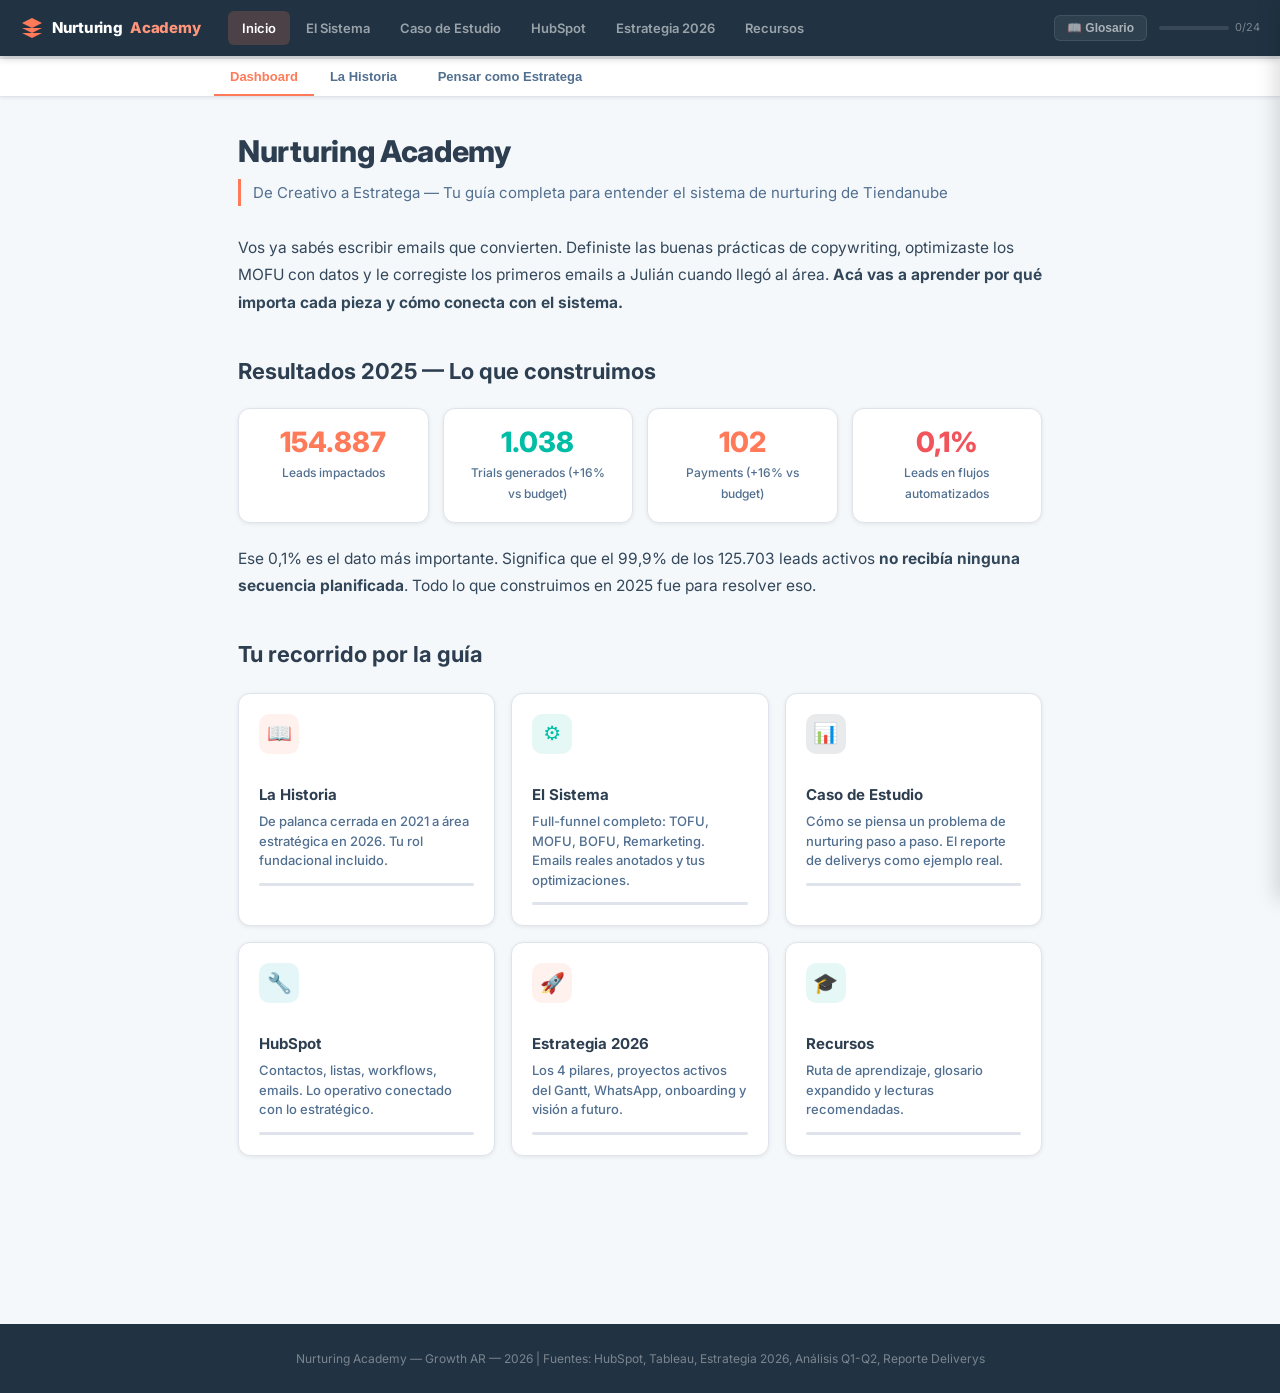
==== commit 698d48ff: "Rewrite completo: 6 paginas - full-funnel, caso de estudio, HubSpot, estrategia 2026, recursos Co-au" ====
--- a/index.html
+++ b/index.html
@@ -2,17 +2,14 @@
 <html lang="es">
 <head>
 <meta charset="UTF-8">
-<meta name="viewport" content="width=device-width, initial-scale=1.0">
-<title>Nurturing Academy — Growth AR</title>
-<link rel="preconnect" href="https://fonts.googleapis.com">
-<link href="https://fonts.googleapis.com/css2?family=Inter:wght@400;500;600;700;800;900&display=swap" rel="stylesheet">
+<meta name="viewport" content="width=device-width,initial-scale=1.0">
+<title>Nurturing Academy — De Creativo a Estratega</title>
+<link href="https://fonts.googleapis.com/css2?family=Inter:wght@400;500;600;700;800&display=swap" rel="stylesheet">
 <link rel="stylesheet" href="style.css">
 </head>
 <body>
 
-<!-- ============================================================
-     HEADER
-     ============================================================ -->
+<!-- ═══════════════ HEADER ═══════════════ -->
 <header class="app-header">
   <div class="header-logo">
     <svg viewBox="0 0 24 24"><path d="M12 2L2 7l10 5 10-5-10-5zM2 17l10 5 10-5M2 12l10 5 10-5"/></svg>
@@ -20,759 +17,338 @@
   </div>
   <nav class="header-tabs">
     <a href="index.html" class="header-tab" data-page="inicio">Inicio</a>
-    <a href="index.html#ecosistema" class="header-tab" data-page="ecosistema">El Ecosistema</a>
-    <a href="herramientas.html#hubspot" class="header-tab">HubSpot</a>
-    <a href="herramientas.html#numeros" class="header-tab">Los Números</a>
-    <a href="estrategia.html#estrategia" class="header-tab">Estrategia</a>
-    <a href="estrategia.html#recursos" class="header-tab">Recursos</a>
+    <a href="sistema.html" class="header-tab">El Sistema</a>
+    <a href="analisis.html" class="header-tab">Caso de Estudio</a>
+    <a href="herramientas.html" class="header-tab">HubSpot</a>
+    <a href="estrategia.html" class="header-tab">Estrategia 2026</a>
+    <a href="recursos.html" class="header-tab">Recursos</a>
   </nav>
   <div class="header-right">
-    <button class="glos-trigger" aria-label="Abrir glosario">📖 Glosario</button>
-    <div class="progress-mini">
-      <span class="progress-text">0/21</span>
-      <div class="progress-mini-bar"><div class="progress-mini-fill"></div></div>
+    <button class="glos-trigger" id="glos-btn">📖 Glosario</button>
+    <div class="progress-mini"><div class="progress-mini-bar"><div class="progress-mini-fill" style="width:0%"></div></div><span class="progress-text">0/24</span></div>
+  </div>
+</header>
+<div class="progress-strip"><div class="progress-strip-fill" style="width:0%"></div></div>
+
+<!-- ═══════════════ PAGE: INICIO ═══════════════ -->
+<main class="app-main">
+<div class="page active" data-page="inicio">
+
+  <!-- Sub-tabs -->
+  <div class="sub-tabs-wrap">
+    <div class="sub-tabs">
+      <button class="sub-tab active" data-sub="hist-dashboard">Dashboard</button>
+      <button class="sub-tab" data-sub="hist-historia">La Historia <span class="check-icon"></span></button>
+      <button class="sub-tab" data-sub="hist-filosofia">Pensar como Estratega <span class="check-icon"></span></button>
     </div>
   </div>
-</header>
-<div class="progress-strip"><div class="progress-strip-fill"></div></div>
-
-<!-- ============================================================
-     GLOSSARY PANEL
-     ============================================================ -->
-<div id="glos-overlay" class="glos-overlay"></div>
-<div id="glos-panel" class="glos-panel">
-  <div class="glos-head">
-    <h3>📖 Glosario</h3>
-    <button class="glos-close" aria-label="Cerrar">✕</button>
-  </div>
-  <div class="glos-search">
-    <input type="text" placeholder="Buscar término...">
-  </div>
+
+  <!-- ─── Dashboard ─── -->
+  <div class="sub-page active" data-sub="hist-dashboard">
+    <div class="content-wrap">
+      <div class="article">
+        <h1>Nurturing Academy</h1>
+        <p class="subtitle">De Creativo a Estratega — Tu guía completa para entender el sistema de nurturing de Tiendanube</p>
+        <p>Vos ya sabés escribir emails que convierten. Definiste las buenas prácticas de copywriting, optimizaste los MOFU con datos y le corregiste los primeros emails a Julián cuando llegó al área. <strong>Acá vas a aprender por qué importa cada pieza y cómo conecta con el sistema.</strong></p>
+
+        <h2>Resultados 2025 — Lo que construimos</h2>
+        <div class="stat-grid">
+          <div class="stat-card"><div class="stat-value coral">154.887</div><div class="stat-label">Leads impactados</div></div>
+          <div class="stat-card"><div class="stat-value teal">1.038</div><div class="stat-label">Trials generados (+16% vs budget)</div></div>
+          <div class="stat-card"><div class="stat-value coral">102</div><div class="stat-label">Payments (+16% vs budget)</div></div>
+          <div class="stat-card"><div class="stat-value danger">0,1%</div><div class="stat-label">Leads en flujos automatizados</div></div>
+        </div>
+        <p>Ese 0,1% es el dato más importante. Significa que el 99,9% de los 125.703 leads activos <strong>no recibía ninguna secuencia planificada</strong>. Todo lo que construimos en 2025 fue para resolver eso.</p>
+
+        <h2>Tu recorrido por la guía</h2>
+        <div class="dash-grid">
+          <a class="dash-card" href="index.html#hist-historia" data-goto-page="inicio" data-goto-sub="hist-historia">
+            <div class="card-icon coral">📖</div>
+            <h3>La Historia</h3>
+            <p>De palanca cerrada en 2021 a área estratégica en 2026. Tu rol fundacional incluido.</p>
+            <div class="card-progress"><div class="card-progress-bar"><div class="card-progress-fill" data-sections="hist-historia" style="width:0%"></div></div></div>
+          </a>
+          <a class="dash-card" href="sistema.html">
+            <div class="card-icon teal">⚙️</div>
+            <h3>El Sistema</h3>
+            <p>Full-funnel completo: TOFU, MOFU, BOFU, Remarketing. Emails reales anotados y tus optimizaciones.</p>
+            <div class="card-progress"><div class="card-progress-bar"><div class="card-progress-fill" data-sections="sis-vision,sis-funnel,sis-puertas,sis-quiz" style="width:0%"></div></div></div>
+          </a>
+          <a class="dash-card" href="analisis.html">
+            <div class="card-icon navy">📊</div>
+            <h3>Caso de Estudio</h3>
+            <p>Cómo se piensa un problema de nurturing paso a paso. El reporte de deliverys como ejemplo real.</p>
+            <div class="card-progress"><div class="card-progress-bar"><div class="card-progress-fill" data-sections="ana-caso,ana-lecciones,ana-numeros,ana-quiz" style="width:0%"></div></div></div>
+          </a>
+          <a class="dash-card" href="herramientas.html">
+            <div class="card-icon info">🔧</div>
+            <h3>HubSpot</h3>
+            <p>Contactos, listas, workflows, emails. Lo operativo conectado con lo estratégico.</p>
+            <div class="card-progress"><div class="card-progress-bar"><div class="card-progress-fill" data-sections="hs-intro,hs-contactos,hs-workflows,hs-emails,hs-broadcasts,hs-quiz" style="width:0%"></div></div></div>
+          </a>
+          <a class="dash-card" href="estrategia.html">
+            <div class="card-icon coral">🚀</div>
+            <h3>Estrategia 2026</h3>
+            <p>Los 4 pilares, proyectos activos del Gantt, WhatsApp, onboarding y visión a futuro.</p>
+            <div class="card-progress"><div class="card-progress-bar"><div class="card-progress-fill" data-sections="est-vision,est-pilares,est-proyectos,est-riesgos,est-framework,est-quiz" style="width:0%"></div></div></div>
+          </a>
+          <a class="dash-card" href="recursos.html">
+            <div class="card-icon teal">🎓</div>
+            <h3>Recursos</h3>
+            <p>Ruta de aprendizaje, glosario expandido y lecturas recomendadas.</p>
+            <div class="card-progress"><div class="card-progress-bar"><div class="card-progress-fill" data-sections="rec-ruta,rec-glosario" style="width:0%"></div></div></div>
+          </a>
+        </div>
+      </div>
+    </div>
+  </div>
+
+  <!-- ─── La Historia ─── -->
+  <div class="sub-page" data-sub="hist-historia">
+    <div class="content-wrap">
+      <div class="article">
+        <h1>La Historia de Nurturing en Argentina</h1>
+        <p class="subtitle">De palanca despriorzada a área estratégica — y tu rol en todo esto.</p>
+
+        <p>Si te preguntaran "¿qué es nurturing en Tiendanube?", la respuesta cambió radicalmente en los últimos años. Esto es lo que pasó, paso a paso.</p>
+
+        <div class="timeline">
+          <div class="timeline-item">
+            <div class="timeline-dot"></div>
+            <div class="timeline-year">2021 — La palanca que no funcionó</div>
+            <h3>Argentina cierra nurturing</h3>
+            <p>Había una persona dedicada 100% a nurturing: broadcasts semanales, flujos específicos, todo el paquete. Pero los resultados no llegaron. La palanca no movió la aguja y la decisión fue cerrarla.</p>
+            <p>Se dejaron de enviar mails semanales. El sistema de flujos quedó abandonado. En México pasó algo similar — tenían una persona dedicada y tampoco funcionó como esperaban.</p>
+            <p><strong>Lección:</strong> Tener una persona dedicada no alcanza si no hay sistema, no hay segmentación y el contenido no conecta.</p>
+          </div>
+
+          <div class="timeline-item">
+            <div class="timeline-dot teal"></div>
+            <div class="timeline-year teal">2024 — Cambio de guardia</div>
+            <h3>Tay a Brasil. Santiago asume.</h3>
+            <p>Tras la reestructura, Tay pasó a trabajar 100% para Brasil. Santiago quedó a cargo con una distribución de 70% blog y 30% nurturing. Tay había empezado con el proyecto de forma incipiente, "de prestada".</p>
+            <p>Pero algo empezó a pasar: <strong>se empezaron a ver resultados.</strong> Los números de nurturing mostraron señales de vida. Tiendanube, que no se rinde fácilmente, decidió apostar de nuevo.</p>
+          </div>
+
+          <div class="timeline-item">
+            <div class="timeline-dot coral"></div>
+            <div class="timeline-year coral">2024–2025 — Santiago como catalizador</div>
+            <h3>El 20% que cambió todo</h3>
+            <p>Santiago entró como Content Strategist para el blog, con apenas un 20% de su tiempo dedicado a nurturing. El objetivo: analizar si se podía reactivar la palanca. Tay colaboró en el calendario y en la configuración de los mails.</p>
+            <p>Con ese 20%, Santiago hizo algo clave: <strong>definió buenas prácticas de copywriting</strong> basadas en qué funcionaba en mails anteriores y qué recomendaban expertos. Asuntos de 25-30 caracteres orientados a emoción. Preheaders de 40-100 caracteres que amplían el asunto. Cuerpos de 50-125 palabras que van al punto en los dos primeros párrafos.</p>
+            <p>Y empezó a escribir broadcasts que generaron resultados reales:</p>
+
+            <div class="stat-grid">
+              <div class="stat-card">
+                <div class="stat-value coral">6</div>
+                <div class="stat-label">Payments del broadcast "La Lapicera"</div>
+              </div>
+              <div class="stat-card">
+                <div class="stat-value teal">40,63%</div>
+                <div class="stat-label">Open Rate del Hot Sale</div>
+              </div>
+              <div class="stat-card">
+                <div class="stat-value coral">+1039%</div>
+                <div class="stat-label">YoY payments en enero</div>
+              </div>
+            </div>
+
+            <p>El broadcast "¿Podrías vender una sola lapicera?" — inspirado en Jordan Belfort — generó 37 trials y 6 payments. El de Hot Sale ("Preparate… ¡Que ya viene!") logró un OR de 40,63%. En Q1 2025, los broadcasts de Santiago generaron un crecimiento interanual de payments del <strong>1039%</strong> en enero.</p>
+
+            <div class="callout callout-insight">
+              <div class="callout-icon">💡</div>
+              <div class="callout-body">
+                <strong>La reflexión que cambió todo</strong>
+                <p>"Si con el 30% de una persona logramos esos resultados… ¿Qué pasaría si tenemos a alguien que se dedica el 100% a la palanca?"</p>
+              </div>
+            </div>
+          </div>
+
+          <div class="timeline-item">
+            <div class="timeline-dot navy"></div>
+            <div class="timeline-year navy">2025 — Julián y el sistema</div>
+            <h3>De campañas a sistema</h3>
+            <p>Tiendanube contrató a Julián, dedicado 100% a nurturing en Argentina. Su primera decisión fue sorprendente: <strong>dejar de mandar broadcasts.</strong></p>
+            <p>Suena contradictorio — los broadcasts habían generado los resultados que justificaron su contratación. Pero Julián tenía otra visión: en vez de campañas aisladas que generaban picos, construir un <strong>sistema automatizado</strong> que trabajara 24/7.</p>
+            <p>Lo que construyó:</p>
+            <ul>
+              <li><strong>Full-funnel:</strong> TOFU → MOFU → BOFU → Remarketing, con 22 emails segmentados</li>
+              <li><strong>Pasaje por comportamiento:</strong> No por tiempo ("lleva 30 días") sino por acciones reales ("vio precio", "vio 5+ páginas", "entró a crear tienda")</li>
+              <li><strong>Segmentación por canal de venta:</strong> No vende, Vende Online, Vende Físico — cada segmento con su propio messaging</li>
+            </ul>
+            <p>Mientras tanto, <strong>Santiago no quedó afuera:</strong> revisó y corrigió los primeros emails de Julián (los BOFU), aportando su expertise editorial. Después optimizó los MOFU con comparativas antes/después basadas en datos de performance.</p>
+          </div>
+
+          <div class="timeline-item">
+            <div class="timeline-dot teal"></div>
+            <div class="timeline-year teal">Resultados 2025</div>
+            <h3>El sistema entregó</h3>
+            <div class="stat-grid">
+              <div class="stat-card"><div class="stat-value coral">154.887</div><div class="stat-label">Leads impactados</div></div>
+              <div class="stat-card"><div class="stat-value teal">1.038</div><div class="stat-label">Trials (+16% vs budget)</div></div>
+              <div class="stat-card"><div class="stat-value coral">102</div><div class="stat-label">Payments (+16% vs budget)</div></div>
+              <div class="stat-card"><div class="stat-value teal">9,83%</div><div class="stat-label">CVR Trial → Payment</div></div>
+            </div>
+            <p>Los trials superaron el budget en 16%. Los payments también. La CVR de trial a payment fue de 9,83%, casi idéntica al 9,84% presupuestado. El sistema no solo atrajo más leads — los convirtió eficientemente.</p>
+          </div>
+
+          <div class="timeline-item">
+            <div class="timeline-dot coral"></div>
+            <div class="timeline-year coral">2026 — El área se transforma</div>
+            <h3>Presentación al Country Manager</h3>
+            <p>Julián presentó la estrategia 2026 al Country Manager. El área pasó de "ordenar recorridos" a <strong>"acelerar la toma de decisiones"</strong>. Cuatro pilares estratégicos, WhatsApp como canal de cierre, onboarding diferenciado por nicho, eventos como generadores de revenue.</p>
+            <p>Santiago ya no es "el chico del blog que manda broadcasts". Es parte de un área estratégica con más de 30 proyectos activos en el Gantt, adaptaciones a Chile y Colombia, y una visión de futuro que incluye IA predictiva y orquestación multicanal.</p>
+          </div>
+        </div>
+
+        <div class="callout-strategy">
+          <div class="cs-title">🧠 Pensar como Estratega</div>
+          <p>La historia de nurturing en Argentina demuestra algo fundamental: <strong>el volumen sin sistema no funciona</strong> (2021), pero <strong>el sistema sin contenido de calidad tampoco</strong> (Julián necesitó tu corrección editorial para que los BOFU funcionaran). La combinación de ambos — sistema + contenido — es lo que generó los resultados de 2025.</p>
+          <p class="cs-question">Vos aportaste el contenido. Ahora te toca entender el sistema. Y cuando domines ambos, vas a poder proponer mejoras que conecten las dos puntas.</p>
+        </div>
+      </div>
+
+      <div class="mark-read-wrap">
+        <button class="mark-read-btn" data-section="hist-historia" onclick="markAsRead('hist-historia')">
+          <svg width="16" height="16" viewBox="0 0 16 16" fill="none"><path d="M13.3 4.3L6 11.6L2.7 8.3" stroke="currentColor" stroke-width="2.2" stroke-linecap="round" stroke-linejoin="round"/></svg>
+          <span>Marcar como leída</span>
+        </button>
+      </div>
+    </div>
+  </div>
+
+  <!-- ─── Pensar como Estratega ─── -->
+  <div class="sub-page" data-sub="hist-filosofia">
+    <div class="content-wrap">
+      <div class="article">
+        <h1>5 Principios Estratégicos que Cambiaron el Área</h1>
+        <p class="subtitle">No es aprender a ser Julián. Es complementar tu expertise creativa con visión sistémica.</p>
+
+        <p>Estos son los 5 principios que Julián trajo al área — extraídos de su presentación de estrategia 2026, los resultados de 2025 y los datos del reporte de deliverys. Cada uno tiene data real que lo respalda.</p>
+
+        <div class="accordion">
+          <div class="accordion-item">
+            <button class="accordion-trigger">1. "El nurturing funciona como sistema, no como campañas aisladas" <span class="arrow">▼</span></button>
+            <div class="accordion-body"><div class="accordion-body-inner">
+              <p><strong>Por qué Julián dejó de mandar broadcasts cuando llegó:</strong> No porque no funcionaran (vos habías demostrado que sí), sino porque sin un sistema detrás, cada broadcast era un esfuerzo aislado. Un lead que abría un broadcast no tenía un camino para seguir. Recibia un email, quizás hacía clic, y después… nada. No había secuencia planificada, no había criterio de avance, no había remarketing.</p>
+              <p>Ahora, el sistema automatizado guía a cada lead desde que entra hasta que paga (o se descarta). Los broadcasts vuelven en 2026 como <strong>combustible del sistema</strong>, no como la estrella.</p>
+              <div class="callout callout-data">
+                <div class="callout-icon">📊</div>
+                <div class="callout-body">
+                  <strong>El dato que justifica todo</strong>
+                  <p>Solo el <strong>0,1%</strong> de los 125.703 leads activos estaba en un flujo automatizado. Eso significaba que el 99,9% de los leads no recibía ninguna secuencia planificada. Ni TOFU, ni MOFU, ni nada.</p>
+                </div>
+              </div>
+            </div></div>
+          </div>
+
+          <div class="accordion-item">
+            <button class="accordion-trigger">2. "La señal correcta vale más que el volumen" <span class="arrow">▼</span></button>
+            <div class="accordion-body"><div class="accordion-body-inner">
+              <p>En el reporte de deliverys, se cruzaron <strong>74.508 contactos</strong> de HubSpot con 2.778 registros de Tableau. Solo 139 matchearon. Pero de esos 139, <strong>15 pagaron</strong> (10,8% de conversión).</p>
+              <p>¿Qué nos dice esto? Que buscar la señal de intención real — "vio precio", "entró a crear tienda", "visitó 5+ páginas" — es más valioso que enviar 120.000 emails genéricos. Los criterios de pasaje del funnel se basan en <strong>comportamiento</strong>, no en tiempo.</p>
+              <p>El 67% de los que pagaron lo hicieron con <strong>un solo clic</strong>. La conversión es rápida o no sucede. No necesitás 15 touchpoints — necesitás el touchpoint correcto.</p>
+              <div class="callout-strategy">
+                <div class="cs-title">🧠 Pregunta para vos</div>
+                <p class="cs-question">Cuando escribís un broadcast, ¿pensás en qué señal de intención va a disparar? ¿O solo pensás en que abra y haga clic?</p>
+              </div>
+            </div></div>
+          </div>
+
+          <div class="accordion-item">
+            <button class="accordion-trigger">3. "El usuario no quiere features, quiere saber cómo se le soluciona un problema" <span class="arrow">▼</span></button>
+            <div class="accordion-body"><div class="accordion-body-inner">
+              <p>Mirá los MOFU del full-funnel: no dicen "Tiendanube tiene envíos integrados". Dicen <strong>"Hacé tus envíos más fáciles y rápidos"</strong>. No dicen "Tenemos +150 aplicaciones". Dicen <strong>"Es momento de que tu negocio dé el salto"</strong>.</p>
+              <p>La diferencia es sutil pero decisiva: hablar desde el <strong>problema del usuario</strong>, no desde el producto. Problema → Solución, nunca Feature → CTA.</p>
+              <p>Esto aplica a TODO: broadcasts, deliverys, landing pages. Si el lead tiene tienda física y le escribís "Tiendanube tiene 65 plantillas", no le importa. Si le escribís "Tu local ya tiene estilo, ahora tu tienda online también", conectás con su realidad.</p>
+              <p>Julián lo aprendió esto de la presentación de resultados 2025: <em>"El usuario no quiere features; quiere saber cómo se le soluciona un problema."</em></p>
+            </div></div>
+          </div>
+
+          <div class="accordion-item">
+            <button class="accordion-trigger">4. "No todos los trials deben cerrarse igual: la madurez importa" <span class="arrow">▼</span></button>
+            <div class="accordion-body"><div class="accordion-body-inner">
+              <p>Un lead que vende por redes sociales necesita un mensaje distinto al que tiene tienda física o al que aún no vende. Los datos del reporte de deliverys lo confirman:</p>
+              <div class="stat-grid">
+                <div class="stat-card"><div class="stat-value teal">22,2%</div><div class="stat-label">Conversión: Ya tiene tienda online</div></div>
+                <div class="stat-card"><div class="stat-value coral">12,1%</div><div class="stat-label">Conversión: Vende por redes</div></div>
+                <div class="stat-card"><div class="stat-value">9,1%</div><div class="stat-label">Conversión: Tienda física</div></div>
+                <div class="stat-card"><div class="stat-value danger">8,9%</div><div class="stat-label">Conversión: Aún no vende</div></div>
+              </div>
+              <p>Los que ya tienen tienda online convierten <strong>2,5x más</strong> que los que aún no venden. Esto justifica los flujos diferenciados de 2026: Social Sellers, Migradores, Tienda Física, Dropshippers.</p>
+              <div class="callout-editorial">
+                <div class="ce-title">✏️ Tu Mirada Editorial</div>
+                <p>Cuando Julián escribió los BOFU, los hizo genéricos. Vos le marcaste: <em>"Personalizar como un desarrollador queda alejado del emprendedor promedio."</em> Esa mirada editorial que vos tenés es la que debe alimentar los flujos diferenciados de 2026. Cada segmento necesita su propio tono.</p>
+              </div>
+            </div></div>
+          </div>
+
+          <div class="accordion-item">
+            <button class="accordion-trigger">5. "Los eventos traen volumen pero exigen sistema punta a punta" <span class="arrow">▼</span></button>
+            <div class="accordion-body"><div class="accordion-body-inner">
+              <p>Caso real — Webinar de Adquisición (noviembre 2025):</p>
+              <div class="stat-grid">
+                <div class="stat-card"><div class="stat-value coral">4.143</div><div class="stat-label">Inscriptos</div></div>
+                <div class="stat-card"><div class="stat-value teal">136</div><div class="stat-label">Tiendas creadas</div></div>
+                <div class="stat-card"><div class="stat-value danger">4</div><div class="stat-label">Payments</div></div>
+              </div>
+              <p>136 tiendas de un solo webinar vs 279 tiendas en <strong>todo</strong> Entrenamiento Nube 2025. El volumen está, pero solo 4 payments. ¿Por qué? Porque no había un journey post-evento dedicado. Los leads entraban al sistema genérico y se perdían.</p>
+              <p>Julián lo resume así: <em>"Los eventos generan picos de intención difíciles de capitalizar."</em> Sin sistema de punta a punta — journey post-evento, separación por estado del usuario, WhatsApp como cierre — el volumen es desperdicio.</p>
+              <p>En 2026: journeys post-evento dedicados, WhatsApp post-evento, Zoom conectado al CRM.</p>
+            </div></div>
+          </div>
+        </div>
+
+        <div class="callout-editorial">
+          <div class="ce-title">✏️ Tu Mirada Editorial</div>
+          <p>Estos 5 principios son el marco estratégico. Pero acordate: Julián necesitó que vos le corrijas el tono, el copy, los CTAs. <strong>Un sistema perfecto con emails genéricos no convierte.</strong> Tu expertise creativa es lo que le da vida al sistema. Los dos se necesitan.</p>
+        </div>
+      </div>
+
+      <div class="mark-read-wrap">
+        <button class="mark-read-btn" data-section="hist-filosofia" onclick="markAsRead('hist-filosofia')">
+          <svg width="16" height="16" viewBox="0 0 16 16" fill="none"><path d="M13.3 4.3L6 11.6L2.7 8.3" stroke="currentColor" stroke-width="2.2" stroke-linecap="round" stroke-linejoin="round"/></svg>
+          <span>Marcar como leída</span>
+        </button>
+      </div>
+    </div>
+  </div>
+
+</div><!-- /page inicio -->
+</main>
+
+<!-- ═══════════════ GLOSSARY PANEL ═══════════════ -->
+<div class="glos-overlay" id="glos-overlay"></div>
+<div class="glos-panel" id="glos-panel">
+  <div class="glos-head"><h3>Glosario</h3><button class="glos-close">&times;</button></div>
+  <div class="glos-search"><input type="text" placeholder="Buscar término…"></div>
   <div class="glos-list">
-    <div class="glos-item"><div class="glos-term">Nurturing</div><div class="glos-def">Proceso de acompañar leads con contenido relevante por email hasta que estén listos para convertir (crear trial o pagar). Literalmente "nutrir" la relación.</div></div>
-    <div class="glos-item"><div class="glos-term">Lead</div><div class="glos-def">Persona que dejó sus datos (nombre, email, teléfono) a través de un formulario. Aún no es cliente, pero mostró interés.</div></div>
-    <div class="glos-item"><div class="glos-term">Trial</div><div class="glos-def">Período de prueba gratuito donde el lead crea una tienda en Tiendanube sin pagar. El objetivo es que active la tienda y eventualmente pague.</div></div>
-    <div class="glos-item"><div class="glos-term">Payment</div><div class="glos-def">El momento en que el lead paga su primer plan de Tiendanube. Es la métrica final de éxito del nurturing.</div></div>
-    <div class="glos-item"><div class="glos-term">Delivery</div><div class="glos-def">Mini-flujo de 3 emails asociado a un recurso descargable (planilla, calculadora, etc.). Es la pieza más eficiente del ecosistema, con CTR de 40-60%.</div></div>
-    <div class="glos-item"><div class="glos-term">Full-Funnel</div><div class="glos-def">Sistema de 52 emails (TOFU + MOFU + BOFU + Remarketing) segmentado por canal de venta. Es la columna vertebral del nurturing.</div></div>
-    <div class="glos-item"><div class="glos-term">TOFU (Top of Funnel)</div><div class="glos-def">Etapa de conocimiento. 4 emails × 3 segmentos = 12 emails. Presenta Tiendanube y sus beneficios generales.</div></div>
-    <div class="glos-item"><div class="glos-term">MOFU (Middle of Funnel)</div><div class="glos-def">Etapa de consideración. 7 emails × 3 segmentos = 21 emails. Profundiza en beneficios específicos según cómo vende el lead.</div></div>
-    <div class="glos-item"><div class="glos-term">BOFU (Bottom of Funnel)</div><div class="glos-def">Etapa de decisión. 5 emails × 3 segmentos = 15 emails. Empuja a la acción: crear tienda, activar trial, pagar.</div></div>
-    <div class="glos-item"><div class="glos-term">Broadcast</div><div class="glos-def">Email masivo enviado a una base grande de contactos, generalmente con contenido de valor, promociones o eventos. Alto volumen, menor personalización.</div></div>
-    <div class="glos-item"><div class="glos-term">Email de Bienvenidos</div><div class="glos-def">Email que se envía después de descargar un recurso (si no recibió bienvenida antes). Actualmente tiene 2,14% CTR — el mayor cuello de botella del sistema.</div></div>
-    <div class="glos-item"><div class="glos-term">Remarketing</div><div class="glos-def">Flujo de 4 emails (no segmentados) para re-enganchar leads que pasaron por todo el Full-Funnel sin convertir.</div></div>
-    <div class="glos-item"><div class="glos-term">Workflow</div><div class="glos-def">Automatización en HubSpot: una secuencia de acciones (enviar email, esperar X días, evaluar condición, ramificar) que se ejecuta cuando un contacto cumple cierto criterio.</div></div>
-    <div class="glos-item"><div class="glos-term">Open Rate (OR)</div><div class="glos-def">Porcentaje de personas que abrieron el email vs. las que lo recibieron. Buen benchmark: >35% en nurturing.</div></div>
-    <div class="glos-item"><div class="glos-term">CTR (Click-Through Rate)</div><div class="glos-def">Porcentaje de personas que hicieron clic en un enlace del email vs. las que lo recibieron. Buen benchmark: >3% en nurturing, >10% en deliverys.</div></div>
-    <div class="glos-item"><div class="glos-term">Sales Channel</div><div class="glos-def">Cómo vende actualmente el lead. Opciones del formulario: Tienda online, Redes sociales, Tienda física, Marketplace, Aún no vendo.</div></div>
-    <div class="glos-item"><div class="glos-term">Quality Lead (QL)</div><div class="glos-def">Modelo de machine learning de Tiendanube que predice, en las primeras 72 horas del trial, qué tan probable es que un lead pague. Clasifica en 8 perfiles.</div></div>
-    <div class="glos-item"><div class="glos-term">SMB</div><div class="glos-def">Small & Medium Business — segmento de Tiendanube para emprendedores y pymes. Los deliverys SMB son orgánicos (sin pauta).</div></div>
-    <div class="glos-item"><div class="glos-term">Evolución</div><div class="glos-def">Segmento mid-market de Tiendanube para tiendas más grandes. Los deliverys de Evolución (IA para e-commerce) vienen de pauta pagada.</div></div>
-    <div class="glos-item"><div class="glos-term">Is New Seller</div><div class="glos-def">Propiedad en HubSpot que indica si el contacto ya creó una tienda (trial). Si es "No", es un lead puro que aún no probó Tiendanube.</div></div>
-    <div class="glos-item"><div class="glos-term">Entrenamiento Nube</div><div class="glos-def">Eventos de capacitación de Tiendanube para usuarios y potenciales clientes. Tienen su propio flujo de nurturing post-evento.</div></div>
-    <div class="glos-item"><div class="glos-term">ICE Score</div><div class="glos-def">Framework de priorización: Impact (impacto potencial), Confidence (confianza en que funcione), Ease (facilidad de implementar). Cada criterio se puntúa 1-10.</div></div>
-    <div class="glos-item"><div class="glos-term">CTA (Call to Action)</div><div class="glos-def">El botón o enlace dentro de un email que busca que el lead haga clic. "Creá tu tienda gratis" es un CTA típico.</div></div>
+    <div class="glos-item"><div class="glos-term">TOFU (Top of Funnel)</div><div class="glos-def">Primera etapa del funnel. Objetivo: educar y segmentar al lead. 4 emails por segmento.</div></div>
+    <div class="glos-item"><div class="glos-term">MOFU (Middle of Funnel)</div><div class="glos-def">Etapa de evaluación. 7 emails que resuelven objeciones: envíos, pagos, diseño, precios, IA, apps.</div></div>
+    <div class="glos-item"><div class="glos-term">BOFU (Bottom of Funnel)</div><div class="glos-def">Etapa de conversión. 5 emails orientados a que el lead cree su tienda o pague.</div></div>
+    <div class="glos-item"><div class="glos-term">Remarketing</div><div class="glos-def">7 emails para leads que pasaron por MOFU/BOFU pero no convirtieron. Última oportunidad antes de descarte.</div></div>
+    <div class="glos-item"><div class="glos-term">Lead</div><div class="glos-def">Contacto que dejó sus datos (email, teléfono) a través de un formulario, descarga o inscripción.</div></div>
+    <div class="glos-item"><div class="glos-term">Trial</div><div class="glos-def">Lead que creó una tienda en Tiendanube. Tiene un período de prueba gratuito.</div></div>
+    <div class="glos-item"><div class="glos-term">Payment</div><div class="glos-def">Trial que activó un plan pago. Es la métrica final de conversión.</div></div>
+    <div class="glos-item"><div class="glos-term">CVR (Conversion Rate)</div><div class="glos-def">Tasa de conversión. Se mide Trial→Payment, Lead→Trial, etc. El CVR 2025 fue 9,83%.</div></div>
+    <div class="glos-item"><div class="glos-term">OR (Open Rate)</div><div class="glos-def">Porcentaje de personas que abrieron el email. Benchmark nurturing: 15-30%. Q2 2025: 34,91%.</div></div>
+    <div class="glos-item"><div class="glos-term">CTR (Click-Through Rate)</div><div class="glos-def">Porcentaje de clics sobre emails enviados. Benchmark: 1,5-3%. Promedio 2025: 2,23%.</div></div>
+    <div class="glos-item"><div class="glos-term">Broadcast</div><div class="glos-def">Email masivo enviado manualmente a toda la base o a un segmento. Motor de activación. Santiago los creó y definió las buenas prácticas.</div></div>
+    <div class="glos-item"><div class="glos-term">Delivery</div><div class="glos-def">Secuencia de 3 emails que se activa cuando un lead descarga un recurso gratuito. CTR excepcional: 40-60%.</div></div>
+    <div class="glos-item"><div class="glos-term">Workflow</div><div class="glos-def">Flujo automatizado en HubSpot. Define qué emails se envían, cuándo y bajo qué condiciones.</div></div>
+    <div class="glos-item"><div class="glos-term">Sales Channel</div><div class="glos-def">Cómo vende el lead: tienda física, online, redes sociales, marketplace o aún no vende. Define la segmentación.</div></div>
+    <div class="glos-item"><div class="glos-term">Full-Funnel</div><div class="glos-def">El sistema completo de nurturing: ENTRADA → TOFU → MOFU → BOFU → REMARKETING. Con criterios de pasaje por comportamiento.</div></div>
+    <div class="glos-item"><div class="glos-term">Segmentación</div><div class="glos-def">Dividir la base en grupos según comportamiento o perfil. Los 3 segmentos principales: No vende, Vende Online, Vende Físico.</div></div>
+    <div class="glos-item"><div class="glos-term">Quality Lead (QL)</div><div class="glos-def">Modelo de 8 perfiles de trial según comportamiento: Fantasma, Curioso, Interesado, Determinado, etc.</div></div>
+    <div class="glos-item"><div class="glos-term">Win-back</div><div class="glos-def">Flujo para recuperar trials vencidos que no pagaron. Proyecto activo en Q1 2026.</div></div>
+    <div class="glos-item"><div class="glos-term">Onboarding</div><div class="glos-def">Flujo post-trial que guía al usuario según su perfil (social seller, migrador, tienda física, dropshipper).</div></div>
+    <div class="glos-item"><div class="glos-term">Journey</div><div class="glos-def">Recorrido automatizado del lead a través de múltiples touchpoints (emails, WhatsApp, landing pages).</div></div>
   </div>
 </div>
 
-<!-- ============================================================
-     MAIN CONTENT
-     ============================================================ -->
-<main class="app-main">
-
-<!-- ======================== INICIO ======================== -->
-<div class="page active" data-page="inicio">
-<div class="content-wrap">
-  <div class="article">
-    <h1>Bienvenido a Nurturing Academy</h1>
-    <p class="subtitle">Tu guía completa para entender, operar y mejorar el ecosistema de nurturing de Growth AR</p>
-
-    <p>Si estás leyendo esto, probablemente acabás de entrar al área de nurturing y sentís que hay un mundo entero por descubrir. Es normal. El ecosistema de nurturing de Tiendanube Argentina es un sistema sofisticado con más de 50 emails automatizados, múltiples flujos de trabajo en HubSpot, segmentación por canal de venta, y un montón de métricas que hay que entender para poder tomar buenas decisiones.</p>
-
-    <p>Esta plataforma está diseñada para que recorras cada pieza del rompecabezas a tu ritmo. No es un resumen ni una referencia rápida: es una explicación detallada, con contexto, datos reales y los "por qué" detrás de cada decisión del equipo. Pensalo como el manual que te hubiera gustado tener el primer día.</p>
-
-    <div class="callout callout-tip">
-      <div class="callout-icon">💡</div>
-      <div class="callout-body">
-        <strong>¿Cómo usar esta guía?</strong>
-        <p>Podés recorrer las secciones en orden (es el camino recomendado) o saltar a lo que más te interese. Cada sección tiene un botón "Marcar como leída" al final, y los quizzes refuerzan lo aprendido. Usá el Glosario (arriba a la derecha) cuando encuentres un término que no conozcas.</p>
-      </div>
-    </div>
-  </div>
-
-  <h2 style="font-size:20px;font-weight:700;color:var(--charcoal-dark);margin-bottom:18px">Mapa de aprendizaje</h2>
-
-  <div class="dash-grid">
-    <a href="index.html#ecosistema" class="dash-card" data-goto-page="ecosistema">
-      <div class="card-icon coral">🗺️</div>
-      <h3>El Ecosistema</h3>
-      <p>Entendé cómo se conectan los deliverys, el full-funnel, los broadcasts, el email de bienvenidos y todo lo demás. Acá está la pintura completa.</p>
-      <div class="card-progress">
-        <div class="card-progress-bar"><div class="card-progress-fill" data-sections="eco-vision,eco-deliverys,eco-fullfunnel,eco-bienvenidos,eco-quiz"></div></div>
-      </div>
-    </a>
-    <a href="herramientas.html#hubspot" class="dash-card">
-      <div class="card-icon teal">⚙️</div>
-      <h3>HubSpot en la Práctica</h3>
-      <p>Guía operativa: cómo crear workflows, manejar contactos, enviar emails y usar formularios. Con mockups del interfaz real.</p>
-      <div class="card-progress">
-        <div class="card-progress-bar"><div class="card-progress-fill" data-sections="hs-intro,hs-contactos,hs-workflows,hs-emails,hs-quiz"></div></div>
-      </div>
-    </a>
-    <a href="herramientas.html#numeros" class="dash-card">
-      <div class="card-icon navy">📊</div>
-      <h3>Los Números</h3>
-      <p>Métricas del delivery report, funnel de conversión, Quality Leads, y qué nos dicen los datos sobre lo que funciona y lo que no.</p>
-      <div class="card-progress">
-        <div class="card-progress-bar"><div class="card-progress-fill" data-sections="num-deliverys,num-funnel,num-ql,num-sales,num-quiz"></div></div>
-      </div>
-    </a>
-    <a href="estrategia.html#estrategia" class="dash-card">
-      <div class="card-icon coral">🎯</div>
-      <h3>Estrategia</h3>
-      <p>Los problemas que hay que resolver, el plan de acción del equipo, y un framework para que aprendas a pensar experimentos como Julián.</p>
-      <div class="card-progress">
-        <div class="card-progress-bar"><div class="card-progress-fill" data-sections="est-problemas,est-plan,est-framework,est-quiz"></div></div>
-      </div>
-    </a>
-    <a href="estrategia.html#recursos" class="dash-card">
-      <div class="card-icon info">📚</div>
-      <h3>Recursos</h3>
-      <p>Ruta de aprendizaje, cursos gratuitos, certificaciones HubSpot, lecturas recomendadas y podcasts para seguir creciendo.</p>
-      <div class="card-progress">
-        <div class="card-progress-bar"><div class="card-progress-fill" data-sections="rec-ruta,rec-cursos"></div></div>
-      </div>
-    </a>
-  </div>
-
-  <hr style="margin:36px 0">
-
-  <h2 style="font-size:20px;font-weight:700;color:var(--charcoal-dark);margin-bottom:18px">El ecosistema en números (febrero 2026)</h2>
-
-  <div class="stat-grid">
-    <div class="stat-card">
-      <div class="stat-value coral">52</div>
-      <div class="stat-label">Emails en el Full-Funnel</div>
-    </div>
-    <div class="stat-card">
-      <div class="stat-value teal">~45%</div>
-      <div class="stat-label">CTR promedio en Deliverys</div>
-    </div>
-    <div class="stat-card">
-      <div class="stat-value danger">2,14%</div>
-      <div class="stat-label">CTR del Email Bienvenidos</div>
-    </div>
-    <div class="stat-card">
-      <div class="stat-value">1.052</div>
-      <div class="stat-label">Envíos de Deliverys</div>
-    </div>
-    <div class="stat-card">
-      <div class="stat-value teal">66,7%</div>
-      <div class="stat-label">Conversión del mejor flujo</div>
-    </div>
-    <div class="stat-card">
-      <div class="stat-value">15 días</div>
-      <div class="stat-label">Promedio hasta payment</div>
-    </div>
-  </div>
-
-  <div class="callout callout-data" style="margin-top:32px">
-    <div class="callout-icon">📅</div>
-    <div class="callout-body">
-      <strong>Fuentes de datos</strong>
-      <p>Los datos de esta guía provienen del Reporte de Deliverys (feb. 2026), el Full-Funnel Email Report, y los documentos internos del equipo de Growth AR. Fuentes: HubSpot (hasta 13/02), Tableau (hasta 11/02).</p>
-    </div>
-  </div>
-
-</div>
-</div>
-
-<!-- ======================== ECOSISTEMA ======================== -->
-<div class="page" data-page="ecosistema">
-<div class="sub-tabs-wrap">
-  <div class="sub-tabs">
-    <button class="sub-tab active" data-sub="eco-vision">Visión General</button>
-    <button class="sub-tab" data-sub="eco-deliverys">Deliverys</button>
-    <button class="sub-tab" data-sub="eco-fullfunnel">Full-Funnel</button>
-    <button class="sub-tab" data-sub="eco-bienvenidos">Bienvenidos &amp; Broadcasts</button>
-    <button class="sub-tab" data-sub="eco-quiz">Quiz <span class="check-icon"></span></button>
-  </div>
-</div>
-
-<!-- ---- VISIÓN GENERAL ---- -->
-<div class="sub-page active" data-sub="eco-vision">
-<div class="content-wrap">
-<div class="article">
-  <h1>El Ecosistema de Nurturing</h1>
-  <p class="subtitle">Cómo Tiendanube Argentina convierte desconocidos en clientes, email por email</p>
-
-  <p>Imaginá que sos emprendedor. Vendés bijouterie por Instagram, te va más o menos bien, pero sentís que necesitás dar el salto: tener tu propia tienda online. Un día, googleás "cómo calcular costos de productos" y llegás a un artículo del blog de Tiendanube. Al final del artículo, te ofrecen una planilla gratuita de cálculo de costos a cambio de tu email. La descargás.</p>
-
-  <p>Lo que no sabés es que acabás de entrar en uno de los sistemas de nurturing más sofisticados de la región. A partir de ese momento, vas a recibir una secuencia de emails cuidadosamente diseñada que te va a acompañar desde "me interesa organizar mi negocio" hasta "quiero crear mi tienda en Tiendanube y empezar a vender en serio".</p>
-
-  <p>Ese sistema tiene muchas piezas que trabajan juntas. El objetivo de esta sección es que entiendas cada una, cómo se conectan entre sí, y por qué existen.</p>
-
-  <h2>Las piezas del rompecabezas</h2>
-
-  <p>El ecosistema de nurturing de Argentina tiene estos componentes principales:</p>
-
-  <ol>
-    <li><strong>Deliverys</strong> — Mini-flujos de 3 emails asociados a un recurso descargable. Son la puerta de entrada más potente: tienen CTR de 40-60%, muy por encima de cualquier otra pieza. <a href="#" data-goto-sub="eco-deliverys">Leer más →</a></li>
-    <li><strong>Full-Funnel</strong> — El sistema central con 52 emails divididos en TOFU, MOFU, BOFU y Remarketing, segmentado por cómo vende el lead (online, físico, aún no vende). <a href="#" data-goto-sub="eco-fullfunnel">Leer más →</a></li>
-    <li><strong>Email de Bienvenidos</strong> — El email que se manda después del delivery si el lead es nuevo. Actualmente es el mayor cuello de botella del sistema (2,14% CTR). <a href="#" data-goto-sub="eco-bienvenidos">Leer más →</a></li>
-    <li><strong>Broadcasts</strong> — Emails masivos enviados a toda la base. Tienen el mayor volumen (75+ usuarios en el cruce) pero solo 8% de conversión. <a href="#" data-goto-sub="eco-bienvenidos">Leer más →</a></li>
-    <li><strong>Remarketing</strong> — 4 emails genéricos (sin segmentar) para re-enganchar a los que pasaron por todo el funnel sin convertir.</li>
-    <li><strong>Entrenamiento Nube y Webinars</strong> — Flujos asociados a eventos presenciales y online de capacitación.</li>
-  </ol>
-
-  <h2>Cómo se conectan: el recorrido de un lead</h2>
-
-  <p>Cuando un lead entra al ecosistema, sigue un camino que depende de por dónde entró y qué hizo. El recorrido más común (y el más importante para vos) es el del lead que descarga un recurso:</p>
-
-  <div class="flow">
-    <div class="flow-node coral">
-      <strong>Lead descarga un recurso</strong>
-      <span>Completa formulario: nombre, email, teléfono, "¿Cómo vendés?"</span>
-    </div>
-    <div class="flow-arrow"></div>
-    <div class="flow-node">
-      <strong>Delivery: 3 emails del recurso</strong>
-      <span>Email 1: entrega el archivo · Email 2: follow-up · Email 3: CTA a crear tienda</span>
-    </div>
-    <div class="flow-arrow"></div>
-    <div class="flow-node danger">
-      <strong>¿Ya recibió Bienvenidos antes?</strong>
-      <span>Bifurcación condicional en el workflow</span>
-    </div>
-    <div class="flow-arrow"></div>
-    <div class="flow-branch">
-      <div class="flow-node" style="border-color:var(--warning)">
-        <strong>SÍ → Salta al TOFU</strong>
-        <span>Ya fue bienvenido, va directo al funnel</span>
-      </div>
-      <div class="flow-node danger">
-        <strong>NO → Email Bienvenidos</strong>
-        <span>CTR 2,14% — acá se pierde el 95% del engagement</span>
-      </div>
-    </div>
-    <div class="flow-arrow"></div>
-    <div class="flow-node navy">
-      <strong>Full-Funnel: TOFU → MOFU → BOFU</strong>
-      <span>48 emails segmentados por canal de venta (3 caminos)</span>
-    </div>
-    <div class="flow-arrow"></div>
-    <div class="flow-node">
-      <strong>Remarketing</strong>
-      <span>4 emails de recuperación si no convirtió</span>
-    </div>
-    <div class="flow-arrow"></div>
-    <div class="flow-node teal">
-      <strong>Trial → Payment</strong>
-      <span>Promedio: 15 días · 70% convierte con 1 solo clic</span>
-    </div>
-  </div>
-
-  <h2>Lo que hace especial a este sistema</h2>
-
-  <p>Hay tres cosas que hacen que el nurturing de Tiendanube AR sea particularmente interesante:</p>
-
-  <p><strong>1. La segmentación por canal de venta.</strong> Cuando un lead completa el formulario, le preguntan "¿Cómo vendés actualmente?" con opciones: Tienda online, Redes sociales, Tienda física, Marketplace, Aún no vendo. Esa respuesta determina qué camino sigue en el Full-Funnel. Un lead que vende en tienda física recibe emails distintos a uno que vende por Instagram. Esto existe en TOFU, MOFU y BOFU — son 3 caminos paralelos con contenido diferente.</p>
-
-  <p><strong>2. Los deliverys como aceleradores.</strong> Los deliverys no son parte del Full-Funnel; son una puerta de entrada paralela que "precalienta" al lead antes de meterlo en el funnel. La idea es: si alguien descargó una planilla de costos, ya mostró intención activa. No necesita que le expliquen qué es el e-commerce — ya está pensando en su negocio. El delivery capitaliza ese momento.</p>
-
-  <p><strong>3. El cuello de botella conocido.</strong> El equipo sabe exactamente dónde se rompe el sistema: en el email de Bienvenidos, que baja de 40-60% CTR (delivery) a 2,14% CTR. Perder el 95% del engagement en un solo paso es grave, pero también es una oportunidad enorme — si lo arreglás, el impacto puede ser masivo.</p>
-
-  <div class="callout callout-insight">
-    <div class="callout-icon">🔑</div>
-    <div class="callout-body">
-      <strong>La clave para entender este ecosistema</strong>
-      <p>No pienses en cada pieza por separado. Pensá en el <em>flujo de atención</em> del lead: llega con interés alto (descargó algo), ese interés se mantiene o se pierde según lo que le mandemos después. Cada email es un eslabón. Si uno falla, se rompe la cadena.</p>
-    </div>
-  </div>
-
-  <div class="summary-box">
-    <h4>📋 Resumen rápido</h4>
-    <ul>
-      <li>El ecosistema tiene <strong>6 componentes principales</strong>: Deliverys, Full-Funnel (TOFU/MOFU/BOFU), Bienvenidos, Broadcasts, Remarketing, y flujos de eventos.</li>
-      <li>El Full-Funnel tiene <strong>52 emails</strong> segmentados en 3 caminos por canal de venta.</li>
-      <li>Los deliverys son la pieza más eficiente (<strong>40-60% CTR</strong>), el email de Bienvenidos es el mayor cuello de botella (<strong>2,14% CTR</strong>).</li>
-      <li>El recorrido completo: Descarga → Delivery (3 emails) → Bienvenidos → TOFU → MOFU → BOFU → Remarketing → Trial → Payment.</li>
-    </ul>
-  </div>
-
-  <div class="mark-read-wrap">
-    <button class="mark-read-btn" data-section="eco-vision" onclick="markAsRead('eco-vision')">
-      <svg width="16" height="16" viewBox="0 0 16 16" fill="none"><path d="M13.3 4.3L6 11.6L2.7 8.3" stroke="currentColor" stroke-width="2" stroke-linecap="round" stroke-linejoin="round"/></svg>
-      <span>Marcar como leída</span>
-    </button>
-  </div>
-</div>
-</div>
-</div>
-
-<!-- ---- DELIVERYS ---- -->
-<div class="sub-page" data-sub="eco-deliverys">
-<div class="content-wrap">
-<div class="article">
-  <h1>Deliverys: la puerta de entrada más eficiente</h1>
-  <p class="subtitle">Mini-flujos de 3 emails que acompañan al lead justo cuando más receptivo está</p>
-
-  <p>Si hay algo que aprendés rápido cuando entrás al área de nurturing, es que no todos los emails se crean iguales. Hay una diferencia enorme entre mandar un broadcast a 10.000 personas y enviar un delivery personalizado a alguien que acaba de descargar una planilla de costos. La primera es como gritar en un estadio; la segunda es como sentarte al lado de alguien y decirle exactamente lo que necesita escuchar.</p>
-
-  <p>Los deliverys nacieron de una idea simple pero poderosa: cuando alguien se toma el trabajo de completar un formulario con su nombre, email y teléfono para descargar un recurso gratuito —una planilla de control de stock, una calculadora de rentabilidad, un calendario de contenidos para redes sociales—, está demostrando algo que en marketing llamamos <strong>intención activa</strong>. No es un visitante casual. Es alguien que tiene un problema concreto ("necesito controlar mi inventario", "quiero saber cuánto estoy ganando realmente") y está buscando una solución.</p>
-
-  <p>Ese momento de atención es oro. Y el equipo lo sabe: diseñó un sistema de 3 emails que acompañan al lead justo cuando más receptivo está.</p>
-
-  <h2>¿Cómo funciona un delivery?</h2>
-
-  <p>Cada recurso descargable tiene su propia secuencia de 3 emails. El patrón es siempre el mismo, pero el contenido se adapta al tema del recurso:</p>
-
-  <div class="flow">
-    <div class="flow-node coral">
-      <strong>Email 1/3: "Tu planilla ya está lista"</strong>
-      <span>Entrega el recurso. CTA directo al archivo. El lead recibe lo que pidió al instante.</span>
-    </div>
-    <div class="flow-arrow"></div>
-    <div class="flow-node">
-      <strong>Email 2/3: Follow-up temático</strong>
-      <span>Contenido relacionado al recurso. Ej: si descargó planilla de stock, le cuentan tips de inventario.</span>
-    </div>
-    <div class="flow-arrow"></div>
-    <div class="flow-node teal">
-      <strong>Email 3/3: CTA a crear tienda</strong>
-      <span>"Ya tenés los datos organizados, ahora empezá a vender online". Transición natural al producto.</span>
-    </div>
-  </div>
-
-  <p>Lo brillante de esta secuencia es la transición natural. No es un salto brusco de "acá tenés tu planilla" a "comprá Tiendanube". Es un proceso gradual: primero te doy lo que pediste, después te doy más valor relacionado con eso, y recién al final te invito a dar el siguiente paso. Cada email prepara el terreno para el siguiente.</p>
-
-  <h2>Los deliverys SMB (nuevos, orgánicos)</h2>
-
-  <p>Los deliverys SMB son los que creó el equipo el <strong>27 de enero de 2026</strong>, así que al momento de este reporte tienen apenas 2-3 semanas de vida. Son recursos dirigidos a emprendedores y pymes que llegan de forma orgánica (sin pauta). En total hay 8 descargables activos:</p>
-
-  <div class="table-wrap">
-    <table>
-      <thead><tr><th>Descargable</th><th>Enviados</th><th>Open Rate</th><th>Clics</th><th>CTR</th><th>Estado</th></tr></thead>
-      <tbody>
-        <tr><td>Planilla de control de stock</td><td>391</td><td>68,7%</td><td>181</td><td>46,9%</td><td><span class="tag tag-blue">Top volumen</span></td></tr>
-        <tr><td>Planilla para calcular costos</td><td>247</td><td>63,5%</td><td>114</td><td>47,3%</td><td><span class="tag tag-green">Buen balance</span></td></tr>
-        <tr><td>Plantilla de plan de negocios</td><td>143</td><td>69,5%</td><td>74</td><td>52,5%</td><td><span class="tag tag-green">Alto CTR</span></td></tr>
-        <tr><td>Calendario de contenidos RRSS</td><td>80</td><td>71,8%</td><td>41</td><td>52,6%</td><td><span class="tag tag-green">Mejor OR</span></td></tr>
-        <tr><td>Calculadora de rentabilidad</td><td>74</td><td>56,8%</td><td>30</td><td>40,5%</td><td><span class="tag tag-orange">Bajo volumen</span></td></tr>
-        <tr><td>Checklist para crear tienda online</td><td>64</td><td>48,4%</td><td>6</td><td>9,4%</td><td><span class="tag tag-red">Revisar urgente</span></td></tr>
-        <tr><td>Generador de SKU</td><td>30</td><td>75,0%</td><td>17</td><td>60,7%</td><td><span class="tag tag-green">Mejor CTR</span></td></tr>
-        <tr><td>Agenda digital 2026</td><td>23</td><td>52,2%</td><td>9</td><td>39,1%</td><td><span class="tag tag-orange">Menor volumen</span></td></tr>
-      </tbody>
-    </table>
-  </div>
-
-  <h3>¿Qué nos dice esta tabla?</h3>
-
-  <p>Varias cosas interesantes:</p>
-
-  <p><strong>El engagement es excepcional.</strong> Los CTR van de 40% a 60% en la mayoría de los deliverys. Para que dimensiones: el promedio de la industria de email marketing está entre 2% y 5%. Estamos hablando de <em>10 a 20 veces</em> por encima del benchmark. Esto confirma que la hipótesis del delivery funciona: entregar algo de valor inmediato genera una conexión fuerte.</p>
-
-  <p><strong>Hay un outlier negativo.</strong> El "Checklist para crear tienda online" tiene un CTR de 9,4% — pésimo comparado con el resto. Y es irónico: es el recurso más directamente relacionado con crear una tienda, pero es el que peor funciona. ¿Por qué? Puede ser el contenido del email, el CTA, o que el recurso no es lo que el lead esperaba. Es una de las prioridades de optimización.</p>
-
-  <p><strong>El Generador de SKU es una joya escondida.</strong> Tiene el mejor CTR (60,7%) pero apenas 30 envíos. Es como tener un delantero goleador que juega solo 10 minutos por partido. Si se le da más volumen (promocionarlo en broadcasts, en la página de recursos), podría ser un canal de entrada muy potente.</p>
-
-  <p><strong>El volumen es el problema.</strong> 1.052 envíos totales puede sonar como mucho, pero comparalo con los 120.000 del email de Bienvenidos. El delivery es extremadamente eficiente, pero llega a poca gente. Es como tener una tasa de conversión del 60% pero solo 10 visitas a la tienda.</p>
-
-  <div class="bar-chart">
-    <div class="bar-chart-title">CTR por Descargable</div>
-    <div class="bar-row"><div class="bar-label">Generador de SKU</div><div class="bar-track"><div class="bar-fill teal" style="width:60.7%"><span class="bar-val">60,7%</span></div></div></div>
-    <div class="bar-row"><div class="bar-label">Calendario RRSS</div><div class="bar-track"><div class="bar-fill" style="width:52.6%"><span class="bar-val">52,6%</span></div></div></div>
-    <div class="bar-row"><div class="bar-label">Plan de negocios</div><div class="bar-track"><div class="bar-fill" style="width:52.5%"><span class="bar-val">52,5%</span></div></div></div>
-    <div class="bar-row"><div class="bar-label">Calcular costos</div><div class="bar-track"><div class="bar-fill" style="width:47.3%"><span class="bar-val">47,3%</span></div></div></div>
-    <div class="bar-row"><div class="bar-label">Control de stock</div><div class="bar-track"><div class="bar-fill" style="width:46.9%"><span class="bar-val">46,9%</span></div></div></div>
-    <div class="bar-row"><div class="bar-label">Rentabilidad</div><div class="bar-track"><div class="bar-fill" style="width:40.5%"><span class="bar-val">40,5%</span></div></div></div>
-    <div class="bar-row"><div class="bar-label">Agenda 2026</div><div class="bar-track"><div class="bar-fill" style="width:39.1%"><span class="bar-val">39,1%</span></div></div></div>
-    <div class="bar-row"><div class="bar-label">Checklist tienda</div><div class="bar-track"><div class="bar-fill" style="width:9.4%;background:var(--danger)"><span class="bar-val" style="color:#fff">9,4%</span></div></div><span class="bar-val-outside">⚠️</span></div>
-  </div>
-
-  <h2>SMB vs. Evolución: dos mundos distintos</h2>
-
-  <p>Hay otra categoría de deliverys que es importante entender: los de <strong>Evolución</strong>. Mientras que los deliverys SMB son orgánicos y ofrecen herramientas genéricas (planillas, calculadoras), los de Evolución vienen de pauta pagada (Ads) y ofrecen contenido más sofisticado como "IA para e-commerce".</p>
-
-  <p>La diferencia clave está en la <strong>intención del lead</strong>:</p>
-
-  <ul>
-    <li><strong>Lead SMB descarga "Planilla de stock":</strong> "Quiero organizar mi negocio". No necesariamente busca una tienda online — busca resolver un problema operativo. Es intención indirecta.</li>
-    <li><strong>Lead Evolución descarga "IA para e-commerce":</strong> "Quiero optimizar mi e-commerce". Ya tiene tienda o piensa tener una. La intención conecta directamente con lo que Tiendanube ofrece.</li>
-  </ul>
-
-  <p>¿El resultado? Los deliverys de Evolución generaron <strong>6 payments con ~9% de conversión</strong>. Los SMB, por ser nuevos (27/01/2026), aún no tienen data suficiente de payments — pero el insight es claro: los temas de alta intención que conectan con el producto convierten mejor.</p>
-
-  <div class="callout callout-insight">
-    <div class="callout-icon">💡</div>
-    <div class="callout-body">
-      <strong>Insight para recordar</strong>
-      <p>Un lead puede descargar una planilla de stock sin tener intención de abrir una tienda online. Pero un lead que descarga "IA para e-commerce" probablemente ya está pensando en vender online. El tema del recurso determina la calidad del lead. Por eso se propuso crear un delivery SMB con tema de alta intención: "Cómo usar IA para crear tu tienda online" — adaptar el éxito de Evolución al mercado orgánico.</p>
-    </div>
-  </div>
-
-  <div class="summary-box">
-    <h4>📋 Resumen rápido: Deliverys</h4>
-    <ul>
-      <li>Secuencia de 3 emails: entrega → follow-up temático → CTA a crear tienda.</li>
-      <li>CTR excepcional: 40-60% (la industria promedia 2-5%).</li>
-      <li>El mayor delivery por volumen es Planilla de stock (391 envíos), el mejor por CTR es Generador de SKU (60,7%).</li>
-      <li>El Checklist para tienda online está roto (9,4% CTR). Revisarlo es prioridad.</li>
-      <li>Los deliverys de Evolución (IA) convierten más porque el tema conecta con el producto.</li>
-      <li>El volumen es bajo: 1.052 envíos totales vs. 120.000 del Bienvenidos. Hay que dar más volumen a los deliverys.</li>
-    </ul>
-  </div>
-
-  <div class="mark-read-wrap">
-    <button class="mark-read-btn" data-section="eco-deliverys" onclick="markAsRead('eco-deliverys')">
-      <svg width="16" height="16" viewBox="0 0 16 16" fill="none"><path d="M13.3 4.3L6 11.6L2.7 8.3" stroke="currentColor" stroke-width="2" stroke-linecap="round" stroke-linejoin="round"/></svg>
-      <span>Marcar como leída</span>
-    </button>
-  </div>
-</div>
-</div>
-</div>
-
-<!-- ---- FULL-FUNNEL ---- -->
-<div class="sub-page" data-sub="eco-fullfunnel">
-<div class="content-wrap">
-<div class="article">
-  <h1>El Full-Funnel: la columna vertebral</h1>
-  <p class="subtitle">52 emails, 3 caminos paralelos, y la lógica detrás del sistema central de nurturing</p>
-
-  <p>Si los deliverys son la puerta de entrada, el Full-Funnel es la autopista. Es el sistema central de nurturing de Tiendanube Argentina: una secuencia estructurada de 52 emails que guía al lead desde "no sé bien qué es Tiendanube" hasta "quiero crear mi tienda y pagar". Todo lead que entra al ecosistema — ya sea por un delivery, un blog, un webinar o una landing — eventualmente termina acá.</p>
-
-  <p>Entender el Full-Funnel es entender la columna vertebral del área. Cada vez que alguien dice "el MOFU de vende online" o "el BOFU 3/5 de no vende", se está refiriendo a este sistema. Así que vamos a recorrerlo en detalle.</p>
-
-  <h2>Estructura: 3 etapas × 3 segmentos</h2>
-
-  <p>El Full-Funnel tiene tres etapas (TOFU, MOFU, BOFU) y cada etapa tiene tres variantes según el canal de venta del lead. Más una cuarta etapa de Remarketing que es igual para todos:</p>
-
-  <div class="table-wrap">
-    <table>
-      <thead><tr><th>Etapa</th><th>No vende / No se sabe</th><th>Vende Online</th><th>Vende Físico</th><th>Total</th></tr></thead>
-      <tbody>
-        <tr><td><strong>TOFU</strong> (conocimiento)</td><td>4 emails</td><td>4 emails</td><td>4 emails</td><td>12</td></tr>
-        <tr><td><strong>MOFU</strong> (consideración)</td><td>7 emails</td><td>7 emails</td><td>7 emails</td><td>21</td></tr>
-        <tr><td><strong>BOFU</strong> (decisión)</td><td>5 emails</td><td>5 emails</td><td>5 emails</td><td>15</td></tr>
-        <tr><td><strong>Remarketing</strong></td><td colspan="3" style="text-align:center">4 emails (igual para todos)</td><td>4</td></tr>
-        <tr style="background:rgba(255,122,89,.04)"><td><strong>TOTAL</strong></td><td colspan="3"></td><td><strong>52</strong></td></tr>
-      </tbody>
-    </table>
-  </div>
-
-  <p>Son 52 emails en total. Diseñar, escribir, configurar y monitorear 52 emails es un trabajo enorme. Por eso es tan importante entender la lógica detrás de cada etapa.</p>
-
-  <h2>TOFU: "Conocé Tiendanube"</h2>
-
-  <p>TOFU significa <em>Top of Funnel</em> — la parte más ancha del embudo. Acá el lead recién está conociendo Tiendanube. Los emails de TOFU presentan la marca, los beneficios generales y las posibilidades del e-commerce. Son 4 emails por segmento.</p>
-
-  <p>Lo interesante es que <strong>el TOFU ya está segmentado</strong>. No todos reciben lo mismo:</p>
-
-  <ul>
-    <li><strong>"No vende / No se sabe":</strong> Emails que hablan de empezar a vender online desde cero. Tono motivacional. "¿Tenés un producto pero no sabés por dónde empezar?"</li>
-    <li><strong>"Vende Online" (redes, web):</strong> Emails que hablan de profesionalizar la venta online. "Ya vendés, pero ¿tenés tu propia tienda?" Asumen que el lead ya sabe qué es el e-commerce.</li>
-    <li><strong>"Vende Físico":</strong> Emails que hablan de expandir al mundo digital. "Tu tienda física puede vender 24/7 si la llevás a internet." Conectan lo físico con lo digital.</li>
-  </ul>
-
-  <h2>MOFU: "Así funciona esto"</h2>
-
-  <p>MOFU (<em>Middle of Funnel</em>) es donde se profundiza. El lead ya sabe que Tiendanube existe; ahora necesita entender por qué es la mejor opción. Son 7 emails por segmento — la etapa más larga del funnel — porque es donde se construye la confianza.</p>
-
-  <p>Los emails de MOFU hablan de beneficios concretos: costos de envío, medios de pago, diseño de tienda, logística, integraciones. Todo adaptado al segmento. Por ejemplo:</p>
-
-  <ul>
-    <li>Para "Vende Online": "Reducí tus costos de envío un 20%" — porque ya envían y saben que es un dolor.</li>
-    <li>Para "Vende Físico": "Conectá tu tienda física con el mundo online" — porque el salto digital es su mayor fricción.</li>
-    <li>Para "No vende": "Hacé tus primeros envíos fáciles" — porque necesitan que todo sea simple.</li>
-  </ul>
-
-  <h2>BOFU: "Creá tu tienda ahora"</h2>
-
-  <p>BOFU (<em>Bottom of Funnel</em>) es la hora de la verdad. 5 emails diseñados para empujar a la acción. Acá los CTA son directos: "Creá tu tienda gratis", "Probá Tiendanube 30 días sin compromiso", "Esto es lo que incluye tu plan".</p>
-
-  <p>Los emails de BOFU usan tácticas de urgencia y prueba social: historias de emprendedores exitosos, testimonios, comparaciones con competidores, y ofertas de trial gratuito. Es la etapa donde el lead decide si da el salto o no.</p>
-
-  <div class="callout callout-data">
-    <div class="callout-icon">📊</div>
-    <div class="callout-body">
-      <strong>Dato clave sobre el BOFU</strong>
-      <p>El flujo "Delivery" tiene una tasa de conversión del 66,7% — de cada 6 leads que entran, 4 pagan. Es el mejor flujo de todo el sistema. El reporte propone que, en vez de meter a los leads de delivery en el TOFU genérico, se los salte directo a clones de los BOFU segmentados, porque ya vienen "calientes".</p>
-    </div>
-  </div>
-
-  <h2>Remarketing: la segunda oportunidad</h2>
-
-  <p>Si un lead pasó por las 3 etapas sin convertir, entra en Remarketing: 4 emails de recuperación. A diferencia del resto del funnel, estos emails <strong>no están segmentados</strong> por canal de venta — son iguales para todos. Es un flujo de "último recurso" antes de que el lead se considere frío.</p>
-
-  <p>¿Por qué no están segmentados? Probablemente por una cuestión de costo-beneficio: segmentar 4 emails más requiere crear 12 variantes adicionales, y a esta altura del funnel el volumen de leads es mucho menor. Pero es una oportunidad de optimización futura.</p>
-
-  <h2>La cuestión de la segmentación</h2>
-
-  <p>Uno de los insights más importantes del análisis de datos es que <strong>la segmentación por canal de venta impacta directamente en la conversión</strong>:</p>
-
-  <div class="bar-chart">
-    <div class="bar-chart-title">Conversión a Payment por Canal de Venta</div>
-    <div class="bar-row"><div class="bar-label">Tienda online</div><div class="bar-track"><div class="bar-fill teal" style="width:88.8%"><span class="bar-val">22,2%</span></div></div></div>
-    <div class="bar-row"><div class="bar-label">Redes sociales</div><div class="bar-track"><div class="bar-fill" style="width:48.4%"><span class="bar-val">12,1%</span></div></div></div>
-    <div class="bar-row"><div class="bar-label">Tienda física</div><div class="bar-track"><div class="bar-fill" style="width:36.4%"><span class="bar-val">9,1%</span></div></div></div>
-    <div class="bar-row"><div class="bar-label">Aún no vendo</div><div class="bar-track"><div class="bar-fill navy" style="width:35.6%"><span class="bar-val">8,9%</span></div></div></div>
-    <div class="bar-row"><div class="bar-label">Marketplace</div><div class="bar-track"><div class="bar-fill navy" style="width:20%"><span class="bar-val">5,0%</span></div></div></div>
-  </div>
-
-  <p>Los leads que ya tienen tienda online convierten <strong>2,5 veces más</strong> que los que aún no venden (22,2% vs. 8,9%). Los de redes sociales son el grupo con más payments absolutos (7). Los de Marketplace convierten menos (5%) — probablemente porque ya tienen su canal y no ven tanto valor en una tienda propia.</p>
-
-  <div class="callout callout-alert">
-    <div class="callout-icon">⚠️</div>
-    <div class="callout-body">
-      <strong>Lo que no se usa (y debería)</strong>
-      <p>El formulario pregunta "¿Cómo vendés actualmente?" pero esa información solo se usa para segmentar el Full-Funnel. No se usa para personalizar el delivery, ni el email de Bienvenidos, ni los broadcasts. Un lead que vende en tienda física recibe el mismo delivery y el mismo Bienvenidos que uno que vende por Instagram. Ahí hay una oportunidad enorme de personalización.</p>
-    </div>
-  </div>
-
-  <div class="summary-box">
-    <h4>📋 Resumen rápido: Full-Funnel</h4>
-    <ul>
-      <li><strong>52 emails</strong> divididos en TOFU (12), MOFU (21), BOFU (15), Remarketing (4).</li>
-      <li>Cada etapa (excepto Remarketing) tiene <strong>3 variantes</strong> por canal de venta.</li>
-      <li>TOFU: conocimiento. MOFU: consideración (la más larga). BOFU: decisión. Remarketing: recuperación.</li>
-      <li>La segmentación por canal de venta impacta en la conversión: tienda online (22,2%) vs. aún no vendo (8,9%).</li>
-      <li>El Remarketing no está segmentado — oportunidad futura.</li>
-    </ul>
-  </div>
-
-  <div class="mark-read-wrap">
-    <button class="mark-read-btn" data-section="eco-fullfunnel" onclick="markAsRead('eco-fullfunnel')">
-      <svg width="16" height="16" viewBox="0 0 16 16" fill="none"><path d="M13.3 4.3L6 11.6L2.7 8.3" stroke="currentColor" stroke-width="2" stroke-linecap="round" stroke-linejoin="round"/></svg>
-      <span>Marcar como leída</span>
-    </button>
-  </div>
-</div>
-</div>
-</div>
-
-<!-- ---- BIENVENIDOS & BROADCASTS ---- -->
-<div class="sub-page" data-sub="eco-bienvenidos">
-<div class="content-wrap">
-<div class="article">
-  <h1>El Email de Bienvenidos y los Broadcasts</h1>
-  <p class="subtitle">El mayor cuello de botella del sistema y la pieza con más volumen</p>
-
-  <h2>El email de Bienvenidos: donde se rompe todo</h2>
-
-  <p>De todas las piezas del ecosistema, el email de Bienvenidos es probablemente la más frustrante de analizar. No porque sea malo en sí mismo — tiene un Open Rate de 37,71%, que no está mal — sino por lo que representa en el flujo: es el punto exacto donde se pierde el 95% del engagement que los deliverys generaron.</p>
-
-  <p>Pensalo así: un lead acaba de descargar una planilla de control de stock. Recibió el email del delivery con un CTR de 46,9%. Está enganchado, activo, interesado. Y entonces, 2 minutos después (antes eran 30 minutos; tu jefe Julián propuso bajarlo), recibe un email genérico de Bienvenidos que dice algo como "Conocé Tiendanube, creá tu tienda gratis" y lo manda a <code>tiendanube.com/tienda-gratis</code> — una página genérica que no tiene nada que ver con la planilla de stock que el lead acaba de descargar.</p>
-
-  <p>El resultado es devastador:</p>
-
-  <div class="stat-grid">
-    <div class="stat-card">
-      <div class="stat-value">120.137</div>
-      <div class="stat-label">Enviados (acumulado)</div>
-    </div>
-    <div class="stat-card">
-      <div class="stat-value">37,71%</div>
-      <div class="stat-label">Tasa de apertura</div>
-    </div>
-    <div class="stat-card">
-      <div class="stat-value danger">2,14%</div>
-      <div class="stat-label">Tasa de clics</div>
-    </div>
-    <div class="stat-card">
-      <div class="stat-value danger">3,46%</div>
-      <div class="stat-label">Cancelaciones</div>
-    </div>
-  </div>
-
-  <p>Solo el 10,2% de las personas que abren el email realmente lo <em>leen</em>. El 88% apenas le echa un vistazo y sigue de largo. Y el 70,7% de los pocos clics que hay van a <code>tiendanube.com/tienda-gratis</code> — una página genérica que no conecta con el recurso que descargaron.</p>
-
-  <div class="callout callout-alert">
-    <div class="callout-icon">🚨</div>
-    <div class="callout-body">
-      <strong>El salto de intención</strong>
-      <p>Un lead descargó una planilla para organizar su inventario. Estaba pensando en stock, en productos, en organización. Y de repente le llega un email que le habla de crear una tienda. Hay un <strong>salto de intención</strong>: el lead pasó de "quiero resolver un problema operativo" a "comprá nuestro producto" sin ningún puente intermedio. Es como si un vendedor de autos te ofreciera financiación cuando vos solo preguntaste por el color.</p>
-    </div>
-  </div>
-
-  <h2>¿Qué propone el equipo?</h2>
-
-  <p>El reporte de deliverys propone algo elegante: <strong>reemplazar el email de Bienvenidos genérico por 3 clones de los emails BOFU del Full-Funnel</strong>, segmentados por canal de venta. La belleza de esta solución es que no requiere crear nada nuevo — los emails BOFU ya existen y ya tienen conversión comprobada. Solo hay que clonarlos, cambiar los CTAs, y ramificar el workflow.</p>
-
-  <p>La lógica es:</p>
-
-  <div class="flow">
-    <div class="flow-node">
-      <strong>Email del Descargable</strong>
-      <span>Se mantiene como está (CTR 40-60%)</span>
-    </div>
-    <div class="flow-arrow"></div>
-    <div class="flow-node coral">
-      <strong>If/then: ¿Cómo vendés?</strong>
-      <span>Ramificación por Sales Channel del formulario</span>
-    </div>
-    <div class="flow-arrow"></div>
-    <div class="flow-branch">
-      <div class="flow-node teal">
-        <strong>Redes / Online / Mktplace</strong>
-        <span>BOFU "vende online" → CTA a /emprendedores/redes-sociales</span>
-      </div>
-      <div class="flow-node teal">
-        <strong>Tienda física</strong>
-        <span>BOFU "vende físico" → CTA a landing tienda física</span>
-      </div>
-      <div class="flow-node teal">
-        <strong>Aún no vende</strong>
-        <span>BOFU "nn" → CTA a landing empezar a vender</span>
-      </div>
-    </div>
-  </div>
-
-  <p>¿Por qué funciona? Porque en vez de empezar desde el principio del funnel (TOFU genérico), saltea directo al BOFU — que es donde está la conversión real. Y además, personaliza según cómo vende el lead, usando información que <em>ya tenemos</em> del formulario.</p>
-
-  <p>Los targets son ambiciosos pero alcanzables:</p>
-
-  <div class="table-wrap">
-    <table>
-      <thead><tr><th>Métrica</th><th>Bienvenidos actual</th><th>Target BOFU segmentados</th></tr></thead>
-      <tbody>
-        <tr><td>Open Rate</td><td>37,71%</td><td>Mantener o mejorar</td></tr>
-        <tr><td>CTR</td><td>2,14%</td><td>&gt;5%</td></tr>
-        <tr><td>Tasa de lectura</td><td>10,2%</td><td>&gt;20%</td></tr>
-        <tr><td>Cancelaciones</td><td>3,46%</td><td>&lt;2%</td></tr>
-      </tbody>
-    </table>
-  </div>
-
-  <hr>
-
-  <h2>Broadcasts: volumen sin dirección</h2>
-
-  <p>Los broadcasts son el otro gran pilar del nurturing, pero por razones muy distintas a los deliverys. Mientras que un delivery llega a 30-400 personas con engagement altísimo, un broadcast llega a miles con engagement moderado.</p>
-
-  <p>En el cruce de datos de febrero 2026, los broadcasts tuvieron <strong>75 usuarios</strong> en el análisis pero solo <strong>8% de conversión a payment</strong> (6 payments). Comparalo con el delivery que convierte al 66,7%. La diferencia es abismal.</p>
-
-  <p>Pero el broadcast tiene algo que el delivery no tiene: <strong>volumen</strong>. Llega a mucha más gente. Y eso le da un rol estratégico claro: no es el que convierte, sino el que alimenta al flujo que sí convierte.</p>
-
-  <div class="callout callout-insight">
-    <div class="callout-icon">🔑</div>
-    <div class="callout-body">
-      <strong>La estrategia propuesta</strong>
-      <p>Usar los broadcasts para promover la descarga de recursos. Así, el broadcast mete gente en el flujo de delivery (que convierte al 66,7%) en vez de intentar convertir directamente. Es combinar el volumen de uno con la eficiencia del otro. Cada broadcast debería incluir un CTA a un recurso descargable relevante al tema del email.</p>
-    </div>
-  </div>
-
-  <h3>Tipos de broadcasts que se mandan</h3>
-
-  <p>Los broadcasts de febrero 2026 incluyen contenido variado: artículos sobre tendencias (como el de Shein y Temu), guías prácticas, invitaciones a eventos de Entrenamiento Nube, y promociones estacionales. Son contenido de valor — no son spam — pero su CTA generalmente apunta a un blog post o a la tienda-gratis, no a un delivery.</p>
-
-  <h2>¿Y el flujo de Remarketing?</h2>
-
-  <p>Una nota breve sobre el Remarketing: son 4 emails que se envían a los leads que completaron todo el Full-Funnel sin convertir. Son un último intento de re-enganchar. Importante: no están segmentados por canal de venta (a diferencia del TOFU, MOFU y BOFU), así que todos reciben lo mismo.</p>
-
-  <p>Dato: el flujo de Remarketing SMB tiene 33,3% de conversión en el cruce, pero con muy bajo volumen (3 usuarios, 1 payment). No es estadísticamente significativo pero sugiere que el re-engagement funciona cuando se hace bien.</p>
-
-  <div class="summary-box">
-    <h4>📋 Resumen rápido: Bienvenidos &amp; Broadcasts</h4>
-    <ul>
-      <li>El email de Bienvenidos tiene <strong>2,14% CTR</strong> — se pierde el 95% del engagement del delivery. Es el mayor cuello de botella.</li>
-      <li>El problema: manda a todos a una página genérica sin conectar con el recurso descargado. Hay un salto de intención.</li>
-      <li>La solución propuesta: reemplazarlo por <strong>3 clones de BOFU segmentados</strong> por canal de venta. No requiere crear contenido nuevo.</li>
-      <li>Los broadcasts tienen alto volumen pero baja conversión (8%). Su rol estratégico es <strong>alimentar el flujo de delivery</strong>, no convertir directamente.</li>
-      <li>El Remarketing (4 emails, sin segmentar) es la última oportunidad antes de que el lead se enfríe.</li>
-    </ul>
-  </div>
-
-  <div class="mark-read-wrap">
-    <button class="mark-read-btn" data-section="eco-bienvenidos" onclick="markAsRead('eco-bienvenidos')">
-      <svg width="16" height="16" viewBox="0 0 16 16" fill="none"><path d="M13.3 4.3L6 11.6L2.7 8.3" stroke="currentColor" stroke-width="2" stroke-linecap="round" stroke-linejoin="round"/></svg>
-      <span>Marcar como leída</span>
-    </button>
-  </div>
-</div>
-</div>
-</div>
-
-<!-- ---- QUIZ ECOSISTEMA ---- -->
-<div class="sub-page" data-sub="eco-quiz">
-<div class="content-wrap">
-<div class="article">
-  <h1>Quiz: El Ecosistema</h1>
-  <p class="subtitle">Poné a prueba lo que aprendiste. No son preguntas de memoria — son escenarios reales.</p>
-</div>
-
-<div class="quiz-section" data-quiz-id="eco-quiz">
-
-  <div class="quiz-card">
-    <div class="q-num">Pregunta 1 de 5</div>
-    <div class="q-text">Un delivery tiene 60,7% de CTR pero solo 30 envíos. Otro tiene 46,9% de CTR pero 391 envíos. Si tuvieras que elegir uno para promocionar en el próximo broadcast, ¿cuál elegirías y por qué?</div>
-    <div class="q-options">
-      <button class="q-opt" data-correct="true" data-fb-correct="<strong>¡Exacto!</strong> El Generador de SKU tiene el mejor CTR de todos (60,7%) pero su volumen es mínimo. Promocionarlo en un broadcast le daría la exposición que necesita, y si mantiene ese CTR con más volumen, sería el delivery más eficiente del sistema. La planilla de stock ya tiene buen volumen por sí sola.">El de 60,7% CTR — porque tiene mejor engagement y necesita más volumen para demostrar su potencial</button>
-      <button class="q-opt" data-fb-wrong="<strong>No exactamente.</strong> La planilla de stock ya tiene buen volumen orgánicamente (391 envíos). El Generador de SKU, con 60,7% CTR, es la joya que necesita exposición. Promocionarlo en un broadcast sería un mejor uso del alcance.">El de 46,9% CTR — porque ya demostró que funciona con más gente</button>
-      <button class="q-opt" data-fb-wrong="<strong>Entiendo el razonamiento, pero no es la mejor opción.</strong> Los dos deliverys ya funcionan. El punto es que uno tiene engagement sobresaliente pero llega a poca gente. Darle volumen al que ya convierte bien es un quick win claro.">Ninguno — primero habría que arreglar el de 9,4% CTR que está roto</button>
-    </div>
-    <div class="q-feedback"></div>
-  </div>
-
-  <div class="quiz-card">
-    <div class="q-num">Pregunta 2 de 5</div>
-    <div class="q-text">Tu jefe te pide mejorar el email de Bienvenidos (2,14% CTR). Tenés dos opciones: A) Reescribir el email con mejor copy y un CTA más atractivo, o B) Reemplazarlo con clones de los BOFU segmentados que ya existen. ¿Qué elegís?</div>
-    <div class="q-options">
-      <button class="q-opt" data-fb-wrong="<strong>No es mala idea, pero hay una mejor.</strong> Reescribir el email podría mejorar algo el CTR, pero seguirías mandando a todos al mismo lugar genérico. El problema no es solo el copy — es que no hay conexión con el recurso descargado y no hay segmentación.">A — Reescribir el email con mejor copy mantiene la simpleza del flujo actual</button>
-      <button class="q-opt" data-correct="true" data-fb-correct="<strong>¡Bien pensado!</strong> Los BOFU segmentados ya existen y ya tienen conversión comprobada. Solo hay que clonarlos, cambiar 3 CTAs, y agregar un if/then en el workflow. Es más rápido, más seguro (usás emails que ya funcionan), y resuelve los dos problemas: la falta de segmentación y la desconexión con el recurso.">B — Los BOFU segmentados ya tienen conversión comprobada, es más rápido y seguro</button>
-      <button class="q-opt" data-fb-wrong="<strong>El A/B test es una buena práctica, pero en este caso perdés tiempo.</strong> Ya sabés que el problema es estructural (falta de segmentación y salto de intención), no de copy. Los BOFU segmentados atacan la raíz del problema, no los síntomas.">Haría un A/B test entre ambas opciones antes de decidir</button>
-    </div>
-    <div class="q-feedback"></div>
-  </div>
-
-  <div class="quiz-card">
-    <div class="q-num">Pregunta 3 de 5</div>
-    <div class="q-text">Tenés 124 usuarios que crearon trial pero no pagaron. Todos pasaron por el flujo de delivery. ¿Cuál es la conclusión más importante de este dato?</div>
-    <div class="q-options">
-      <button class="q-opt" data-fb-wrong="<strong>No necesariamente.</strong> Que no pagaron no significa que el delivery no funciona — el delivery los trajo hasta el trial, que es su objetivo. El problema está <em>después</em> del trial, en el cierre a payment.">El flujo de delivery no funciona para generar payments</button>
-      <button class="q-opt" data-correct="true" data-fb-correct="<strong>¡Exacto!</strong> Si todos crearon trial, el delivery sí está cumpliendo su función de activación. El cuello de botella no es llegar al trial, sino convertir el trial en payment. Un flujo de remarketing/recupero enfocado en estos 124 trials podría ser el quick win más grande del área.">El problema no es la activación sino el cierre — necesitan un flujo de recupero post-trial</button>
-      <button class="q-opt" data-fb-wrong="<strong>No es lo más relevante.</strong> Los deliverys SMB son nuevos (27/01/2026) y aún no tienen data suficiente de payments. Pero el dato clave ya está: el 100% activó trial, lo que significa que el delivery funciona para activar. Falta un flujo que los empuje de trial a payment.">Los deliverys son demasiado nuevos para sacar conclusiones</button>
-    </div>
-    <div class="q-feedback"></div>
-  </div>
-
-  <div class="quiz-card">
-    <div class="q-num">Pregunta 4 de 5</div>
-    <div class="q-text">¿Por qué el Full-Funnel tiene 3 caminos paralelos pero el Remarketing es igual para todos?</div>
-    <div class="q-options">
-      <button class="q-opt" data-fb-wrong="<strong>No es eso.</strong> Segmentar 4 emails más sí requiere esfuerzo (12 variantes), pero no es técnicamente difícil — el equipo ya lo hizo 48 veces. La razón es más práctica.">Porque HubSpot no permite segmentar flujos de remarketing</button>
-      <button class="q-opt" data-fb-wrong="<strong>No exactamente.</strong> Sí necesitan datos, y los tienen — la segmentación viene del formulario original. La razón es de prioridad y volumen.">Porque los leads de remarketing ya perdieron su segmentación original</button>
-      <button class="q-opt" data-correct="true" data-fb-correct="<strong>¡Correcto!</strong> Segmentar 4 emails más implica crear 12 variantes adicionales. A esa altura del funnel, el volumen de leads es mucho menor (ya se filtraron por TOFU, MOFU y BOFU), así que el retorno de segmentar es menor. Es una decisión de costo-beneficio razonable, aunque también es una oportunidad de optimización futura.">Probablemente por costo-beneficio: a esa altura del funnel hay menos leads, así que segmentar rinde menos</button>
-    </div>
-    <div class="q-feedback"></div>
-  </div>
-
-  <div class="quiz-card">
-    <div class="q-num">Pregunta 5 de 5</div>
-    <div class="q-text">Los broadcasts convierten al 8% y los deliverys al 66,7%. ¿Cuál sería la mejor estrategia para combinar ambos?</div>
-    <div class="q-options">
-      <button class="q-opt" data-fb-wrong="<strong>No necesariamente.</strong> Dejar de mandar broadcasts sería perder el canal con más alcance. El broadcast tiene valor — solo hay que redirigir su poder.">Dejar de mandar broadcasts y concentrarse solo en deliverys</button>
-      <button class="q-opt" data-correct="true" data-fb-correct="<strong>¡Perfecto!</strong> El broadcast tiene volumen (llega a miles) pero baja conversión directa. El delivery tiene conversión altísima pero poco volumen. Si el broadcast promociona la descarga de recursos, mete más gente en el flujo de delivery — combinando el alcance de uno con la eficiencia del otro. Es la estrategia que propone el reporte.">Usar los broadcasts para promover la descarga de recursos y meter más gente en el flujo de delivery</button>
-      <button class="q-opt" data-fb-wrong="<strong>El A/B test podría dar información útil, pero el problema no es cuál es mejor.</strong> Ya sabemos cuál convierte más. La estrategia es hacerlos trabajar juntos: el broadcast alimenta al delivery. Volumen + eficiencia.">Hacer un A/B test: mandar el mismo contenido como broadcast y como delivery, y comparar</button>
-    </div>
-    <div class="q-feedback"></div>
-  </div>
-
-  <div class="quiz-results">
-    <div class="score">-/-</div>
-    <div class="score-text">¡Quiz completado! Tu progreso fue guardado.</div>
-  </div>
-</div>
-
-</div>
-</div>
-
-</div><!-- /ecosistema page -->
-
-</main>
-
+<!-- ═══════════════ FOOTER ═══════════════ -->
 <footer class="app-footer">
-  Nurturing Academy — Growth AR · Datos: febrero 2026 · Fuentes: HubSpot, Tableau, documentos internos
+  Nurturing Academy — Growth AR — 2026 | Fuentes: HubSpot, Tableau, Estrategia 2026, Análisis Q1-Q2, Reporte Deliverys
 </footer>
 
 <script src="app.js"></script>
--- a/style.css
+++ b/style.css
@@ -629,6 +629,366 @@
 .cross-link:hover{color:var(--coral-dark)}
 
 /* ============================================================
+   EMAIL SHOWCASE — Display real email content annotated
+   ============================================================ */
+.email-showcase{
+  background:var(--card);border:1px solid var(--border-light);
+  border-radius:var(--radius-lg);overflow:hidden;
+  margin:24px 0;box-shadow:var(--shadow);
+}
+.email-showcase-header{
+  background:var(--navy);color:#fff;padding:12px 18px;
+  display:flex;align-items:center;gap:10px;
+  font-size:13px;font-weight:600;
+}
+.email-showcase-header .es-tag{
+  background:rgba(255,122,89,.2);color:var(--coral-light);
+  padding:2px 10px;border-radius:10px;font-size:11px;
+}
+.email-showcase-header .es-segment{
+  background:rgba(0,189,165,.2);color:var(--teal-light);
+  padding:2px 10px;border-radius:10px;font-size:11px;margin-left:auto;
+}
+.email-showcase-meta{
+  padding:14px 18px;border-bottom:1px solid var(--border-light);
+  background:rgba(245,248,250,.6);
+}
+.email-showcase-meta .es-row{
+  display:flex;gap:8px;margin-bottom:6px;font-size:13px;align-items:baseline;
+}
+.email-showcase-meta .es-row:last-child{margin-bottom:0}
+.email-showcase-meta .es-label{
+  font-weight:700;color:var(--charcoal-light);min-width:80px;flex-shrink:0;
+  font-size:11px;text-transform:uppercase;letter-spacing:.4px;
+}
+.email-showcase-meta .es-value{color:var(--charcoal-dark);font-weight:500}
+.email-showcase-body{padding:18px;font-size:14px;line-height:1.75;color:var(--text)}
+.email-showcase-body .es-cta{
+  display:inline-block;margin:12px 0;
+  padding:10px 22px;border-radius:var(--radius);
+  background:var(--coral);color:#fff;font-weight:700;font-size:13px;
+}
+.email-showcase-annotation{
+  padding:14px 18px;border-top:2px dashed var(--border);
+  background:rgba(0,189,165,.03);
+}
+.email-showcase-annotation .ann-title{
+  font-size:12px;font-weight:700;text-transform:uppercase;
+  letter-spacing:.6px;color:var(--teal);margin-bottom:8px;
+  display:flex;align-items:center;gap:6px;
+}
+.email-showcase-annotation p{font-size:13.5px;line-height:1.65;color:var(--text);margin-bottom:6px}
+.email-showcase-annotation p:last-child{margin-bottom:0}
+
+/* ============================================================
+   BEFORE/AFTER — Email comparison columns
+   ============================================================ */
+.before-after{
+  display:grid;grid-template-columns:1fr 1fr;
+  gap:0;margin:24px 0;border-radius:var(--radius-lg);
+  border:1px solid var(--border-light);overflow:hidden;
+  box-shadow:var(--shadow);
+}
+.ba-col{background:var(--card);padding:18px}
+.ba-col:first-child{border-right:1px solid var(--border-light)}
+.ba-col-label{
+  font-size:11px;font-weight:700;text-transform:uppercase;
+  letter-spacing:.8px;padding:4px 10px;border-radius:10px;
+  display:inline-block;margin-bottom:12px;
+}
+.ba-col-label.before{background:rgba(242,84,91,.1);color:var(--danger)}
+.ba-col-label.after{background:rgba(0,189,165,.1);color:var(--teal-dark)}
+.ba-col .ba-subject{font-size:13px;font-weight:600;color:var(--charcoal-dark);margin-bottom:4px}
+.ba-col .ba-preheader{font-size:12px;color:var(--text2);margin-bottom:10px;font-style:italic}
+.ba-col .ba-body{font-size:13px;line-height:1.65;color:var(--text)}
+.ba-reason{
+  grid-column:1/-1;padding:14px 18px;
+  background:var(--navy);color:rgba(255,255,255,.85);
+  font-size:13.5px;line-height:1.6;
+}
+.ba-reason strong{color:#fff;display:block;margin-bottom:4px;font-size:12px;
+  text-transform:uppercase;letter-spacing:.5px}
+
+/* ============================================================
+   STRATEGIC THINKING CALLOUT — "Pensar como Estratega"
+   ============================================================ */
+.callout-strategy{
+  background:rgba(0,189,165,.04);border-color:var(--teal);
+  border-left:4px solid var(--teal);
+  padding:18px 20px;border-radius:0 var(--radius) var(--radius) 0;
+  margin:26px 0;
+}
+.callout-strategy .cs-title{
+  font-size:12px;font-weight:800;text-transform:uppercase;
+  letter-spacing:1px;color:var(--teal-dark);margin-bottom:8px;
+  display:flex;align-items:center;gap:6px;
+}
+.callout-strategy p{font-size:14px;line-height:1.7;color:var(--text);margin-bottom:8px}
+.callout-strategy p:last-child{margin-bottom:0}
+.callout-strategy .cs-question{
+  font-weight:600;color:var(--charcoal-dark);font-style:italic;
+  border-top:1px solid rgba(0,189,165,.15);padding-top:8px;margin-top:8px;
+}
+
+/* ============================================================
+   EDITORIAL CALLOUT — "Tu Mirada Editorial"
+   ============================================================ */
+.callout-editorial{
+  background:rgba(255,122,89,.04);border-color:var(--coral);
+  border-left:4px solid var(--coral);
+  padding:18px 20px;border-radius:0 var(--radius) var(--radius) 0;
+  margin:26px 0;
+}
+.callout-editorial .ce-title{
+  font-size:12px;font-weight:800;text-transform:uppercase;
+  letter-spacing:1px;color:var(--coral-dark);margin-bottom:8px;
+  display:flex;align-items:center;gap:6px;
+}
+.callout-editorial blockquote{
+  border-left:2px solid var(--coral-light);
+  padding:8px 14px;margin:10px 0;
+  font-style:italic;font-size:14px;
+  color:var(--charcoal);background:rgba(255,122,89,.03);
+  border-radius:0 6px 6px 0;
+}
+.callout-editorial p{font-size:14px;line-height:1.7;color:var(--text);margin-bottom:8px}
+.callout-editorial p:last-child{margin-bottom:0}
+
+/* ============================================================
+   STEP-BY-STEP ANALYSIS — Case study format
+   ============================================================ */
+.analysis-steps{margin:28px 0}
+.analysis-step{
+  display:flex;gap:18px;margin-bottom:28px;
+  padding-bottom:28px;border-bottom:1px solid var(--border-light);
+}
+.analysis-step:last-child{border-bottom:none;margin-bottom:0;padding-bottom:0}
+.analysis-step-num{
+  width:44px;height:44px;border-radius:50%;
+  background:var(--navy);color:#fff;
+  display:flex;align-items:center;justify-content:center;
+  font-size:18px;font-weight:800;flex-shrink:0;
+}
+.analysis-step-body{flex:1}
+.analysis-step-body h3{
+  font-size:16px;font-weight:700;color:var(--charcoal-dark);
+  margin-bottom:8px;
+}
+.analysis-step-body p{font-size:14px;line-height:1.75;color:var(--text);margin-bottom:10px}
+.analysis-step-body .step-data{
+  background:rgba(33,51,67,.03);border-radius:var(--radius);
+  padding:12px 16px;font-size:13px;color:var(--charcoal-light);
+}
+.analysis-step-body .step-data strong{color:var(--charcoal-dark)}
+
+/* ============================================================
+   TIMELINE — For history section
+   ============================================================ */
+.timeline{margin:32px 0;position:relative;padding-left:28px}
+.timeline::before{
+  content:'';position:absolute;left:8px;top:0;bottom:0;
+  width:2px;background:var(--border);
+}
+.timeline-item{position:relative;margin-bottom:32px}
+.timeline-item:last-child{margin-bottom:0}
+.timeline-dot{
+  position:absolute;left:-24px;top:4px;
+  width:14px;height:14px;border-radius:50%;
+  border:3px solid var(--coral);background:var(--card);
+  z-index:1;
+}
+.timeline-dot.teal{border-color:var(--teal)}
+.timeline-dot.navy{border-color:var(--navy)}
+.timeline-year{
+  font-size:13px;font-weight:800;color:var(--coral);
+  text-transform:uppercase;letter-spacing:.5px;margin-bottom:4px;
+}
+.timeline-year.teal{color:var(--teal)}
+.timeline-year.navy{color:var(--navy)}
+.timeline-item h3{font-size:16px;font-weight:700;color:var(--charcoal-dark);margin-bottom:6px}
+.timeline-item p{font-size:14px;line-height:1.75;color:var(--text);margin-bottom:6px}
+.timeline-item p:last-child{margin-bottom:0}
+
+/* ============================================================
+   FLOW DIAGRAM — Funnel visualization
+   ============================================================ */
+.flow-diagram{margin:28px 0;text-align:center}
+.flow-row{display:flex;justify-content:center;margin:0}
+.flow-box{
+  display:inline-block;padding:16px 24px;border-radius:var(--radius-lg);
+  max-width:480px;width:100%;text-align:center;font-size:14px;
+  line-height:1.6;border:2px solid;
+}
+.flow-box strong{display:block;font-size:15px;margin-bottom:4px}
+.flow-box small{display:block;font-size:12px;color:var(--text2);margin-top:4px}
+.flow-entry{background:rgba(33,51,67,.04);border-color:var(--navy);color:var(--navy)}
+.flow-tofu{background:rgba(0,189,165,.05);border-color:var(--teal);color:var(--charcoal)}
+.flow-mofu{background:rgba(0,164,189,.05);border-color:var(--info);color:var(--charcoal)}
+.flow-bofu{background:rgba(255,122,89,.05);border-color:var(--coral);color:var(--charcoal)}
+.flow-remark{background:rgba(242,84,91,.04);border-color:var(--danger);color:var(--charcoal)}
+.flow-arrow{
+  text-align:center;font-size:14px;color:var(--text3);
+  padding:6px 0;font-weight:600;
+}
+
+/* ============================================================
+   EMAIL SHOWCASE — Simplified inner classes
+   ============================================================ */
+.email-showcase .es-header{
+  background:var(--navy);color:#fff;padding:12px 18px;
+  display:flex;align-items:center;gap:10px;font-size:13px;font-weight:600;
+}
+.es-tag{
+  padding:2px 10px;border-radius:10px;font-size:11px;font-weight:700;
+}
+.es-tag.tofu{background:rgba(0,189,165,.2);color:var(--teal-light)}
+.es-tag.mofu{background:rgba(0,164,189,.2);color:#7dd3e8}
+.es-tag.bofu{background:rgba(255,122,89,.2);color:var(--coral-light)}
+.es-num{margin-left:auto;font-size:12px;opacity:.7}
+.es-meta{
+  padding:14px 18px;border-bottom:1px solid var(--border-light);
+  background:rgba(245,248,250,.6);font-size:13px;line-height:1.7;
+}
+.es-meta div{margin-bottom:4px}
+.es-meta div:last-child{margin-bottom:0}
+.es-body{
+  padding:18px;font-size:14px;line-height:1.75;color:var(--text);
+  background:rgba(245,248,250,.3);border-bottom:1px solid var(--border-light);
+}
+.es-analysis{
+  padding:14px 18px;background:rgba(0,189,165,.03);
+}
+.es-analysis h4{
+  font-size:12px;font-weight:700;text-transform:uppercase;
+  letter-spacing:.6px;color:var(--teal);margin-bottom:8px;
+}
+.es-analysis p{font-size:13.5px;line-height:1.65;color:var(--text);margin-bottom:6px}
+.es-analysis p:last-child{margin-bottom:0}
+
+/* ============================================================
+   BEFORE/AFTER — Simplified inner classes
+   ============================================================ */
+.ba-cols{display:grid;grid-template-columns:1fr 1fr;gap:0}
+.ba-before,.ba-after{padding:18px;background:var(--card)}
+.ba-before{border-right:1px solid var(--border-light)}
+.ba-before h5,.ba-after h5{
+  font-size:11px;font-weight:700;text-transform:uppercase;
+  letter-spacing:.8px;padding:4px 10px;border-radius:10px;
+  display:inline-block;margin-bottom:12px;
+}
+.ba-before h5{background:rgba(242,84,91,.1);color:var(--danger)}
+.ba-after h5{background:rgba(0,189,165,.1);color:var(--teal-dark)}
+.ba-subject{font-size:13px;font-weight:600;color:var(--charcoal-dark);margin-bottom:8px}
+.ba-result{
+  padding:14px 18px;background:var(--navy);color:rgba(255,255,255,.85);
+  font-size:13.5px;line-height:1.6;border-radius:0 0 var(--radius-lg) var(--radius-lg);
+}
+
+/* ============================================================
+   ANALYSIS STEPS — Simplified inner classes (as-step)
+   ============================================================ */
+.as-step{
+  display:flex;gap:18px;margin-bottom:28px;
+  padding-bottom:28px;border-bottom:1px solid var(--border-light);
+}
+.as-step:last-child{border-bottom:none;margin-bottom:0;padding-bottom:0}
+.as-num{
+  width:44px;height:44px;border-radius:50%;
+  background:var(--navy);color:#fff;
+  display:flex;align-items:center;justify-content:center;
+  font-size:18px;font-weight:800;flex-shrink:0;
+}
+.as-content{flex:1}
+.as-content h3{font-size:16px;font-weight:700;color:var(--charcoal-dark);margin-bottom:8px}
+.as-content p{font-size:14px;line-height:1.75;color:var(--text);margin-bottom:10px}
+
+/* ============================================================
+   DATA TABLE — Clean table style
+   ============================================================ */
+.data-table{
+  width:100%;border-collapse:collapse;margin:18px 0;
+  font-size:13.5px;line-height:1.5;
+}
+.data-table th{
+  background:var(--navy);color:#fff;padding:10px 14px;
+  text-align:left;font-weight:600;font-size:12px;
+  text-transform:uppercase;letter-spacing:.4px;
+}
+.data-table th:first-child{border-radius:var(--radius) 0 0 0}
+.data-table th:last-child{border-radius:0 var(--radius) 0 0}
+.data-table td{
+  padding:10px 14px;border-bottom:1px solid var(--border-light);
+  color:var(--text);
+}
+.data-table tr:last-child td{border-bottom:none}
+.data-table tr:hover td{background:rgba(255,122,89,.02)}
+.data-table code{
+  background:rgba(33,51,67,.06);padding:2px 6px;border-radius:3px;
+  font-size:12px;font-family:'Inter',monospace;
+}
+
+/* ============================================================
+   DASHBOARD GRID — Card layout for index
+   ============================================================ */
+.dash-grid{
+  display:grid;grid-template-columns:repeat(3,1fr);gap:16px;margin:24px 0;
+}
+.dash-card{
+  display:block;padding:20px;border-radius:var(--radius-lg);
+  background:var(--card);border:1px solid var(--border-light);
+  box-shadow:var(--shadow);transition:all .2s;text-decoration:none;
+}
+.dash-card:hover{
+  border-color:var(--coral-light);box-shadow:var(--shadow-md);
+  transform:translateY(-2px);text-decoration:none;
+}
+.dash-card h3{font-size:15px;font-weight:700;color:var(--charcoal-dark);margin-bottom:4px}
+.dash-card p{font-size:13px;color:var(--text2);line-height:1.5;margin:0}
+.card-icon{font-size:28px;margin-bottom:10px}
+.card-progress{margin-top:12px}
+.card-progress-bar{
+  height:4px;background:var(--border-light);border-radius:2px;overflow:hidden;
+}
+.card-progress-fill{
+  height:100%;background:var(--teal);border-radius:2px;transition:width .3s;
+}
+
+/* ============================================================
+   QUIZ FEEDBACK — q-right / q-wrong
+   ============================================================ */
+.q-feedback.q-right{background:rgba(0,189,165,.06);color:var(--charcoal)}
+.q-feedback.q-wrong{background:rgba(242,84,91,.05);color:var(--charcoal)}
+
+/* ============================================================
+   GLOSSARY EXPANDED — Inline glossary for recursos page
+   ============================================================ */
+.glos-search-inline{margin:16px 0}
+.glos-search-inline input{
+  width:100%;padding:10px 14px;border:1.5px solid var(--border);
+  border-radius:var(--radius);font-size:14px;font-family:inherit;
+  outline:none;transition:border-color .15s;
+}
+.glos-search-inline input:focus{border-color:var(--coral)}
+.glos-list-inline{margin:16px 0}
+.glos-item-exp{
+  padding:16px 0;border-bottom:1px solid var(--border-light);
+}
+.glos-item-exp:last-child{border-bottom:none}
+.glos-item-exp h3{font-size:15px;font-weight:700;color:var(--coral-dark);margin-bottom:4px}
+.glos-item-exp p{font-size:14px;color:var(--text);line-height:1.65;margin:0}
+
+/* ============================================================
+   EXTRA COLOR VARIANTS
+   ============================================================ */
+.stat-value.navy{color:var(--navy)}
+.stat-value.danger{color:var(--danger)}
+.timeline-dot.coral{border-color:var(--coral)}
+.timeline-year.coral{color:var(--coral)}
+.callout.callout-data .callout-icon{color:var(--info)}
+.callout.callout-danger{border-color:var(--danger)}
+.callout.callout-danger .callout-icon{color:var(--danger)}
+
+/* ============================================================
    RESPONSIVE
    ============================================================ */
 @media(max-width:768px){
@@ -646,9 +1006,21 @@
   .flow-branch{flex-direction:column;align-items:center}
   .mockup-sidebar{flex-direction:column}
   .mockup-sidebar-nav{width:100%}
+  .before-after{grid-template-columns:1fr}
+  .ba-cols{grid-template-columns:1fr}
+  .ba-col:first-child{border-right:none;border-bottom:1px solid var(--border-light)}
+  .ba-before{border-right:none;border-bottom:1px solid var(--border-light)}
+  .analysis-step{flex-direction:column;gap:10px}
+  .as-step{flex-direction:column;gap:10px}
+  .email-showcase-header{flex-wrap:wrap;gap:6px}
+  .email-showcase .es-header{flex-wrap:wrap;gap:6px}
+  .data-table{font-size:12px}
+  .data-table th,.data-table td{padding:8px 10px}
+  .flow-box{padding:12px 16px;font-size:13px}
 }
 @media(max-width:480px){
   .stat-grid{grid-template-columns:1fr}
   .bar-row{flex-direction:column;align-items:flex-start;gap:4px}
   .bar-label{width:auto;text-align:left}
-}
+  .dash-grid{grid-template-columns:1fr}
+}
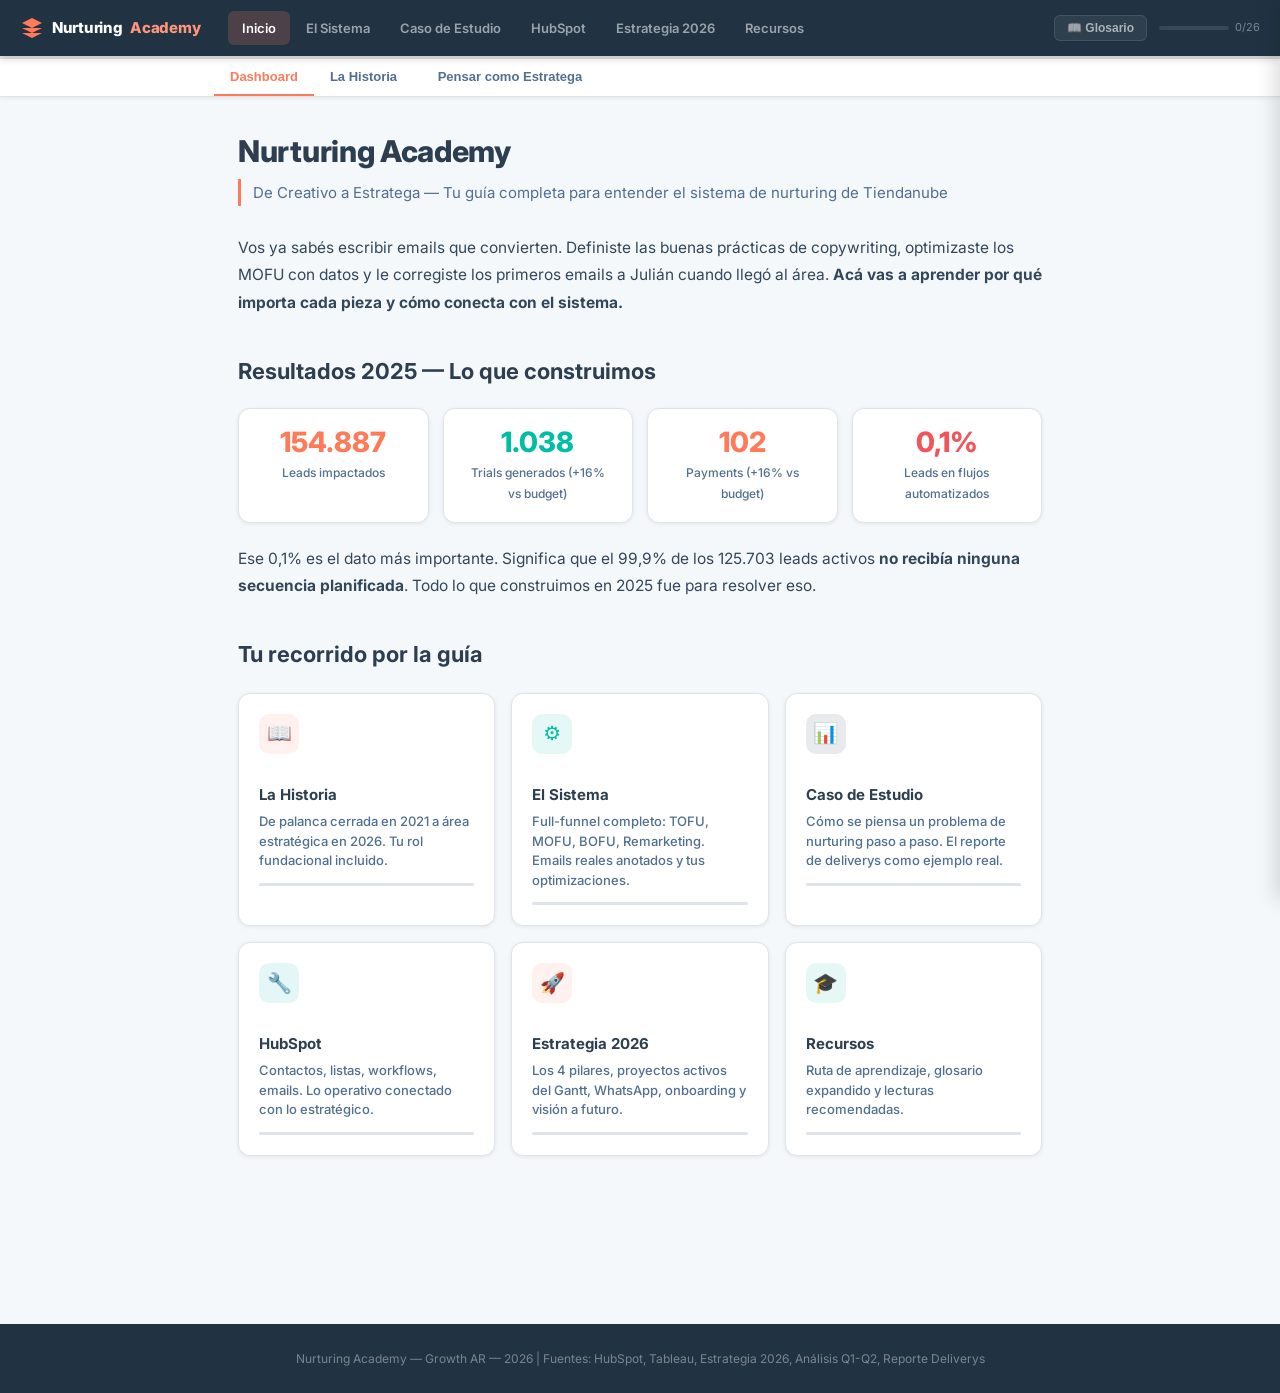
==== commit c1cf306c: "Integrar Reporte Deliverys completo anotado + actualizar contadores a 27 secciones Co-authored-by: C" ====
--- a/index.html
+++ b/index.html
@@ -25,7 +25,7 @@
   </nav>
   <div class="header-right">
     <button class="glos-trigger" id="glos-btn">📖 Glosario</button>
-    <div class="progress-mini"><div class="progress-mini-bar"><div class="progress-mini-fill" style="width:0%"></div></div><span class="progress-text">0/24</span></div>
+    <div class="progress-mini"><div class="progress-mini-bar"><div class="progress-mini-fill" style="width:0%"></div></div><span class="progress-text">0/27</span></div>
   </div>
 </header>
 <div class="progress-strip"><div class="progress-strip-fill" style="width:0%"></div></div>
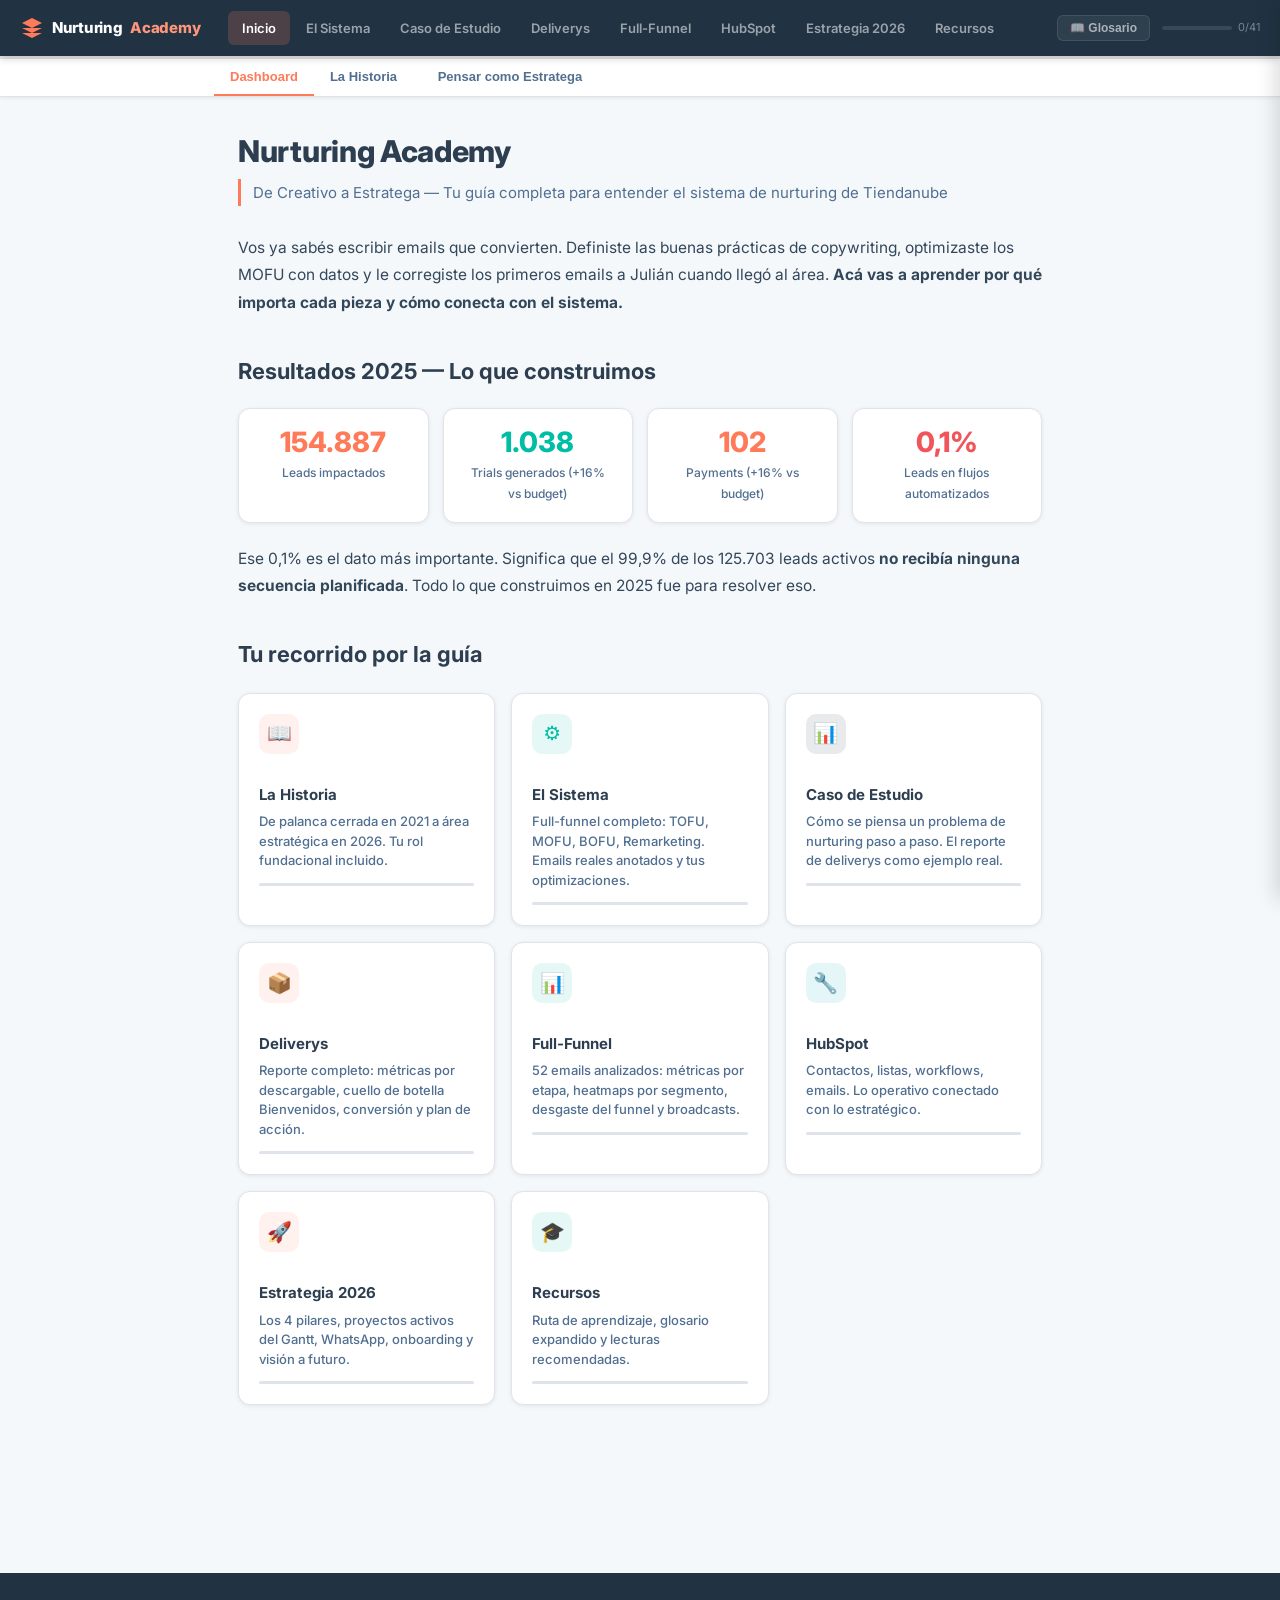
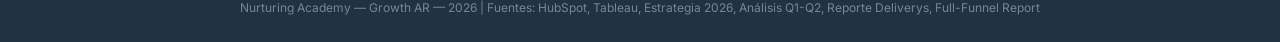
==== commit c5faefbd: "Agregar capacitacion HubSpot (Paz), 3 sub-tabs nuevas + Deliverys y Full-Funnel Made-with: Cursor" ====
--- a/index.html
+++ b/index.html
@@ -19,6 +19,8 @@
     <a href="index.html" class="header-tab" data-page="inicio">Inicio</a>
     <a href="sistema.html" class="header-tab">El Sistema</a>
     <a href="analisis.html" class="header-tab">Caso de Estudio</a>
+    <a href="deliverys.html" class="header-tab">Deliverys</a>
+    <a href="full-funnel.html" class="header-tab">Full-Funnel</a>
     <a href="herramientas.html" class="header-tab">HubSpot</a>
     <a href="estrategia.html" class="header-tab">Estrategia 2026</a>
     <a href="recursos.html" class="header-tab">Recursos</a>
@@ -80,11 +82,23 @@
             <p>Cómo se piensa un problema de nurturing paso a paso. El reporte de deliverys como ejemplo real.</p>
             <div class="card-progress"><div class="card-progress-bar"><div class="card-progress-fill" data-sections="ana-caso,ana-lecciones,ana-numeros,ana-quiz" style="width:0%"></div></div></div>
           </a>
+          <a class="dash-card" href="deliverys.html">
+            <div class="card-icon coral">📦</div>
+            <h3>Deliverys</h3>
+            <p>Reporte completo: métricas por descargable, cuello de botella Bienvenidos, conversión y plan de acción.</p>
+            <div class="card-progress"><div class="card-progress-bar"><div class="card-progress-fill" data-sections="del-resumen,del-metricas,del-bienvenidos,del-conversion,del-segmentos,del-accion" style="width:0%"></div></div></div>
+          </a>
+          <a class="dash-card" href="full-funnel.html">
+            <div class="card-icon teal">📊</div>
+            <h3>Full-Funnel</h3>
+            <p>52 emails analizados: métricas por etapa, heatmaps por segmento, desgaste del funnel y broadcasts.</p>
+            <div class="card-progress"><div class="card-progress-bar"><div class="card-progress-fill" data-sections="ff-resumen,ff-etapas,ff-segmentos,ff-emails,ff-desgaste,ff-broadcasts" style="width:0%"></div></div></div>
+          </a>
           <a class="dash-card" href="herramientas.html">
             <div class="card-icon info">🔧</div>
             <h3>HubSpot</h3>
             <p>Contactos, listas, workflows, emails. Lo operativo conectado con lo estratégico.</p>
-            <div class="card-progress"><div class="card-progress-bar"><div class="card-progress-fill" data-sections="hs-intro,hs-contactos,hs-workflows,hs-emails,hs-broadcasts,hs-quiz" style="width:0%"></div></div></div>
+            <div class="card-progress"><div class="card-progress-bar"><div class="card-progress-fill" data-sections="hs-intro,hs-contactos,hs-workflows,hs-emails,hs-broadcasts,hs-modelo,hs-importacion,hs-propiedades,hs-quiz" style="width:0%"></div></div></div>
           </a>
           <a class="dash-card" href="estrategia.html">
             <div class="card-icon coral">🚀</div>
@@ -348,7 +362,7 @@
 
 <!-- ═══════════════ FOOTER ═══════════════ -->
 <footer class="app-footer">
-  Nurturing Academy — Growth AR — 2026 | Fuentes: HubSpot, Tableau, Estrategia 2026, Análisis Q1-Q2, Reporte Deliverys
+  Nurturing Academy — Growth AR — 2026 | Fuentes: HubSpot, Tableau, Estrategia 2026, Análisis Q1-Q2, Reporte Deliverys, Full-Funnel Report
 </footer>
 
 <script src="app.js"></script>
